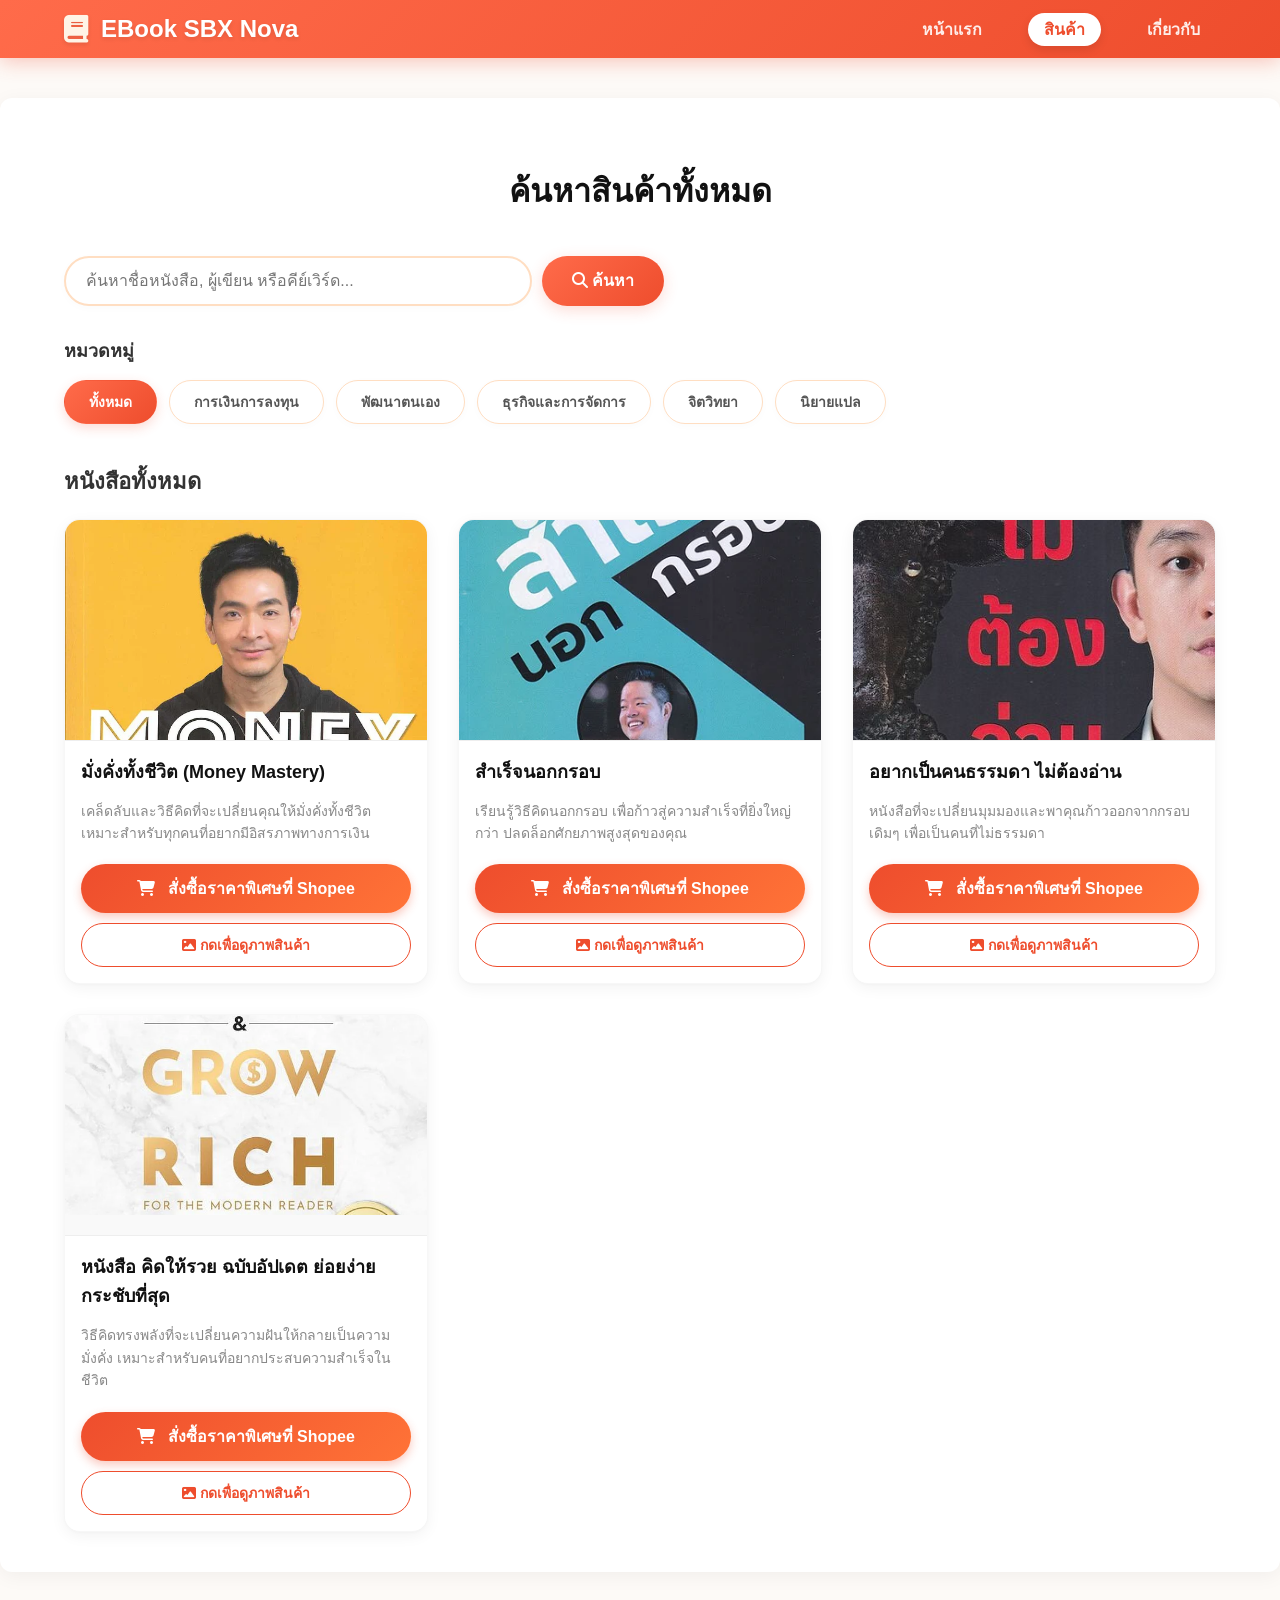
==== products.html @ 1cca0965 "Add files via upload" ====
<!DOCTYPE html>
<html lang="th">

<head>
    <meta charset="UTF-8">
    <meta name="viewport" content="width=device-width, initial-scale=1.0">
    <title>สินค้า - EBook SBX Nova</title>
    <link rel="stylesheet" href="1.css">
    <link rel="stylesheet" href="https://cdnjs.cloudflare.com/ajax/libs/font-awesome/6.4.0/css/all.min.css">
</head>

<body>
    <!-- Navbar -->
    <nav class="navbar">
        <div class="nav-container">
            <div class="logo" onclick="window.location.href='index.html'">
                <i class="fas fa-book"></i>
                <span>EBook SBX Nova</span>
            </div>
            <ul class="nav-menu">
                <li><a href="index.html">หน้าแรก</a></li>
                <li><a href="products.html" class="active">สินค้า</a></li>
                <li><a href="sbx.html">เกี่ยวกับ</a></li>
            </ul>
        </div>
    </nav>

    <!-- Products Section (สินค้า) -->
    <section id="products" class="products-section"
        style="max-width: 1200px; margin: 40px auto 60px; padding: 40px 5% 40px; background: #fff; border-radius: 12px; box-shadow: 0 4px 20px rgba(0,0,0,0.05);">
        <h2 style="text-align: center; color: #111; font-size: 32px; margin-bottom: 40px;">ค้นหาสินค้าทั้งหมด</h2>

        <!-- Search Box -->
        <div class="search-container">
            <input type="text" placeholder="ค้นหาชื่อหนังสือ, ผู้เขียน หรือคีย์เวิร์ด..." class="search-box">
            <button class="search-btn"><i class="fas fa-search"></i> ค้นหา</button>
        </div>

        <!-- Categories -->
        <div class="categories-container">
            <h3 style="margin-bottom: 15px; color: #333; font-size: 18px;">หมวดหมู่</h3>
            <div class="categories-list">
                <span class="category-chip active">ทั้งหมด</span>
                <span class="category-chip">การเงินการลงทุน</span>
                <span class="category-chip">พัฒนาตนเอง</span>
                <span class="category-chip">ธุรกิจและการจัดการ</span>
                <span class="category-chip">จิตวิทยา</span>
                <span class="category-chip">นิยายแปล</span>
            </div>
        </div>

        <h3 style="margin-top: 40px; margin-bottom: 20px; color: #333; font-size: 22px;">หนังสือทั้งหมด</h3>

        <!-- All Products Grid -->
        <div class="products-grid" style="padding: 0;">
            <!-- Book 1 -->
            <div class="product-card">
                <div class="product-media" onclick="openModal('modal1')">
                    <img src="หนังสือ/หนังสือมั่งคั่งทั้งชีวิต1.webp" alt="มั่งคั่งทั้งชีวิต">
                </div>
                <div class="product-body" style="text-align: left;">
                    <h3 style="font-weight: 800; font-size: 18px; margin-bottom: 12px; color: #111;">มั่งคั่งทั้งชีวิต
                        (Money Mastery)</h3>
                    <p style="color: #888; font-size: 14px; margin-bottom: 20px; line-height: 1.6;">
                        เคล็ดลับและวิธีคิดที่จะเปลี่ยนคุณให้มั่งคั่งทั้งชีวิต เหมาะสำหรับทุกคนที่อยากมีอิสรภาพทางการเงิน
                    </p>
                    <button class="btn-shopee" onclick="window.open('https://s.shopee.co.th/8Km0acbFTI', '_blank')"
                        style="margin-bottom: 10px;"><i class="fas fa-shopping-cart"></i> สั่งซื้อราคาพิเศษที่
                        Shopee</button>
                    <button onclick="openModal('modal1')"
                        style="width: 100%; background: #fff; color: #ee4d2d; border: 1px solid #ee4d2d; padding: 10px; border-radius: 50px; font-size: 14px; font-weight: bold; cursor: pointer; transition: all 0.3s;"><i
                            class="fas fa-image"></i> กดเพื่อดูภาพสินค้า</button>
                </div>
            </div>

            <!-- Book 2 -->
            <div class="product-card">
                <div class="product-media" onclick="openModal('modal2')">
                    <img src="หนังสือ/สำเร็จนอกกรอบ1.webp" alt="สำเร็จนอกกรอบ">
                </div>
                <div class="product-body" style="text-align: left;">
                    <h3 style="font-weight: 800; font-size: 18px; margin-bottom: 12px; color: #111;">สำเร็จนอกกรอบ</h3>
                    <p style="color: #888; font-size: 14px; margin-bottom: 20px; line-height: 1.6;">
                        เรียนรู้วิธีคิดนอกกรอบ
                        เพื่อก้าวสู่ความสำเร็จที่ยิ่งใหญ่กว่า ปลดล็อกศักยภาพสูงสุดของคุณ</p>
                    <button class="btn-shopee" onclick="window.open('https://s.shopee.co.th/W39GHIqOb', '_blank')"
                        style="margin-bottom: 10px;"><i class="fas fa-shopping-cart"></i> สั่งซื้อราคาพิเศษที่
                        Shopee</button>
                    <button onclick="openModal('modal2')"
                        style="width: 100%; background: #fff; color: #ee4d2d; border: 1px solid #ee4d2d; padding: 10px; border-radius: 50px; font-size: 14px; font-weight: bold; cursor: pointer; transition: all 0.3s;"><i
                            class="fas fa-image"></i> กดเพื่อดูภาพสินค้า</button>
                </div>
            </div>

            <!-- Book 3 -->
            <div class="product-card">
                <div class="product-media" onclick="openModal('modal3')">
                    <img src="หนังสือ/อยากเป็นคนธรรมดา ไม่ต้องอ่าน1.jpg" alt="อยากเป็นคนธรรมดา ไม่ต้องอ่าน">
                </div>
                <div class="product-body" style="text-align: left;">
                    <h3 style="font-weight: 800; font-size: 18px; margin-bottom: 12px; color: #111;">อยากเป็นคนธรรมดา
                        ไม่ต้องอ่าน</h3>
                    <p style="color: #888; font-size: 14px; margin-bottom: 20px; line-height: 1.6;">
                        หนังสือที่จะเปลี่ยนมุมมองและพาคุณก้าวออกจากกรอบเดิมๆ เพื่อเป็นคนที่ไม่ธรรมดา</p>
                    <button class="btn-shopee" onclick="window.open('https://s.shopee.co.th/8Klz4EliF8', '_blank')"
                        style="margin-bottom: 10px;"><i class="fas fa-shopping-cart"></i> สั่งซื้อราคาพิเศษที่
                        Shopee</button>
                    <button onclick="openModal('modal3')"
                        style="width: 100%; background: #fff; color: #ee4d2d; border: 1px solid #ee4d2d; padding: 10px; border-radius: 50px; font-size: 14px; font-weight: bold; cursor: pointer; transition: all 0.3s;"><i
                            class="fas fa-image"></i> กดเพื่อดูภาพสินค้า</button>
                </div>
            </div>
            <!-- Book 4 -->
            <div class="product-card">
                <div class="product-media" onclick="openModal('modal4')">
                    <img src="หนังสือ/หนังสือ คิดให้รวย ฉบับอัปเดต ย่อยง่าย กระชับที่สุด1.webp"
                        alt="หนังสือ คิดให้รวย ฉบับอัปเดต ย่อยง่าย กระชับที่สุด"
                        style="width:100%; height:200px; object-fit:cover; display:block;">
                </div>
                <div class="product-body" style="text-align: left;">
                    <h3 style="font-weight: 800; font-size: 18px; margin-bottom: 12px; color: #111;">หนังสือ คิดให้รวย
                        ฉบับอัปเดต ย่อยง่าย กระชับที่สุด</h3>
                    <p style="color: #888; font-size: 14px; margin-bottom: 20px; line-height: 1.6;">
                        วิธีคิดทรงพลังที่จะเปลี่ยนความฝันให้กลายเป็นความมั่งคั่ง
                        เหมาะสำหรับคนที่อยากประสบความสำเร็จในชีวิต
                    </p>
                    <button class="btn-shopee" onclick="window.open('https://s.shopee.co.th/40d2pgCihG', '_blank')"
                        style="margin-bottom: 10px;"><i class="fas fa-shopping-cart"></i> สั่งซื้อราคาพิเศษที่
                        Shopee</button>
                    <button onclick="openModal('modal4')"
                        style="width: 100%; background: #fff; color: #ee4d2d; border: 1px solid #ee4d2d; padding: 10px; border-radius: 50px; font-size: 14px; font-weight: bold; cursor: pointer; transition: all 0.3s;"><i
                            class="fas fa-image"></i> กดเพื่อดูภาพสินค้า</button>
                </div>
            </div>
        </div>

    </section>

    <style>
        .modal-images-row {
            display: flex;
            gap: 15px;
            margin-top: 15px;
            margin-bottom: 15px;
        }

        .modal-images-row>div {
            flex: 1;
            display: flex;
            align-items: center;
        }

        .modal-images-row img {
            width: 100%;
            border-radius: 10px;
            margin-bottom: 0 !important;
            box-shadow: 0 4px 10px rgba(0, 0, 0, 0.1);
        }

        @media (max-width: 600px) {
            .modal-images-row {
                flex-direction: column;
            }
        }
    </style>

    <!-- Modal 1 -->
    <div id="modal1" class="book-modal" onclick="if(event.target==this)closeModal('modal1')">
        <div class="book-modal-content" style="max-width: 800px;">
            <span class="book-modal-close" onclick="closeModal('modal1')">&times;</span>
            <div class="book-modal-body">
                <h3 style="margin-top: 0;">หนังสือ มั่งคั่งทั้งชีวิต (Money Mastery)</h3>
                <div class="modal-images-row">
                    <div><img src="หนังสือ/หนังสือมั่งคั่งทั้งชีวิต1.webp" alt="มั่งคั่งทั้งชีวิต ปกหน้า"></div>
                    <div><img src="หนังสือ/หนังสือมั่งคั่งทั้งชีวิต.webp" alt="มั่งคั่งทั้งชีวิต ปกหลัง"></div>
                </div>
                <p style="margin-top: 15px; color: #555; line-height: 1.6; font-size: 15px;">
                    เรียนรู้เคล็ดลับและวิธีคิดที่จะเปลี่ยนคุณให้มั่งคั่งทั้งชีวิต
                    หนังสือเล่มนี้เหมาะสำหรับทุกคนที่อยากมีอิสรภาพทางการเงิน
                    และต้องการวางแผนการลงทุนอย่างชาญฉลาดในยุคปัจจุบัน<br><br><b>สิ่งที่น่าสนใจ:</b> เนื้อหาอ่านง่าย
                    มีตัวอย่างประกอบชัดเจน</p>
            </div>
        </div>
    </div>

    <!-- Modal 2 -->
    <div id="modal2" class="book-modal" onclick="if(event.target==this)closeModal('modal2')">
        <div class="book-modal-content" style="max-width: 800px;">
            <span class="book-modal-close" onclick="closeModal('modal2')">&times;</span>
            <div class="book-modal-body">
                <h3 style="margin-top: 0;">หนังสือ สำเร็จนอกกรอบ</h3>
                <div class="modal-images-row">
                    <div><img src="หนังสือ/สำเร็จนอกกรอบ1.webp" alt="สำเร็จนอกกรอบ ปกหน้า"></div>
                    <div><img src="หนังสือ/สำเร็จนอกกรอบ2.jpg" alt="สำเร็จนอกกรอบ ปกหลัง"></div>
                </div>
                <p style="margin-top: 15px; color: #555; line-height: 1.6; font-size: 15px;">
                    การคิดนอกกรอบคือหัวใจสำคัญของการสร้างสรรค์นวัตกรรม หนังสือเล่มนี้จะช่วยปลดล็อกศักยภาพสูงสุดของคุณ
                    เพื่อก้าวสู่ความสำเร็จที่ยิ่งใหญ่กว่าเดิม<br><br><b>ข้อคิดสำคัญ:</b> การกล้าที่จะทำสิ่งที่แตกต่าง
                    จะนำไปสู่ผลลัพธ์ที่ไม่เหมือนใคร</p>
            </div>
        </div>
    </div>

    <!-- Modal 3 -->
    <div id="modal3" class="book-modal" onclick="if(event.target==this)closeModal('modal3')">
        <div class="book-modal-content" style="max-width: 800px;">
            <span class="book-modal-close" onclick="closeModal('modal3')">&times;</span>
            <div class="book-modal-body">
                <h3 style="margin-top: 0;">หนังสือ อยากเป็นคนธรรมดา ไม่ต้องอ่าน</h3>
                <div class="modal-images-row">
                    <div><img src="หนังสือ/อยากเป็นคนธรรมดา ไม่ต้องอ่าน1.jpg" alt="อยากเป็นคนธรรมดา ไม่ต้องอ่าน ปกหน้า">
                    </div>
                    <div><img src="หนังสือ/อยากเป็นคนธรรมดา ไม่ต้องอ่าน.webp" alt="อยากเป็นคนธรรมดา ไม่ต้องอ่าน ปกหลัง">
                    </div>
                </div>
                <p style="margin-top: 15px; color: #555; line-height: 1.6; font-size: 15px;">
                    เรียนรู้วิธีการก้าวข้ามขีดจำกัดของตัวเอง หากคุณไม่อยากหยุดอยู่แค่ความธรรมดา
                    หนังสือเล่มนี้จะช่วยเปิดมุมมองใหม่ๆ ให้คุณกล้าคิดและกล้าลงมือทำ<br><br><b>สิ่งที่น่าสนใจ:</b>
                    เนื้อหาสร้างแรงบันดาลใจได้ดีมาก เหมาะกับคนรุ่นใหม่</p>
            </div>
        </div>
    </div>

    <!-- Modal 4 -->
    <div id="modal4" class="book-modal" onclick="if(event.target==this)closeModal('modal4')">
        <div class="book-modal-content" style="max-width: 800px;">
            <span class="book-modal-close" onclick="closeModal('modal4')">&times;</span>
            <div class="book-modal-body">
                <h3 style="margin-top: 0;">หนังสือ คิดให้รวย ฉบับอัปเดต ย่อยง่าย กระชับที่สุด</h3>
                <div class="modal-images-row">
                    <div><img src="หนังสือ/หนังสือ คิดให้รวย ฉบับอัปเดต ย่อยง่าย กระชับที่สุด1.webp"
                            alt="หนังสือ คิดให้รวย ปกหน้า"></div>
                    <div
                        style="background: #f5f5f5; border-radius: 10px; display: flex; align-items: center; justify-content: center; color: #aaa; border: 2px dashed #ddd; min-height: 200px;">
                        <span>(รอเพิ่มรูปปกหลัง)</span>
                    </div>
                </div>
                <p style="margin-top: 15px; color: #555; line-height: 1.6; font-size: 15px;">
                    วิธีคิดทรงพลังที่จะเปลี่ยนความฝันให้กลายเป็นความมั่งคั่ง เหมาะสำหรับคนที่อยากประสบความสำเร็จในชีวิต
                </p>
            </div>
        </div>
    </div>

    <script>
        function openModal(modalId) {
            var modal = document.getElementById(modalId);
            if (modal) {
                modal.style.display = 'flex';
                document.body.style.overflow = 'hidden';
            }
        }

        function closeModal(modalId) {
            var modal = document.getElementById(modalId);
            if (modal) {
                modal.style.display = 'none';
                document.body.style.overflow = 'auto';

                var video = modal.querySelector('video');
                if (video) {
                    video.pause();
                }
            }
        }
    </script>
</body>

</html>
---- 1.css ----
/* ========================================
   SHOPEE AFFILIATE PAGE STYLES
   ======================================== */

body {
    background-color: #fdfaf7;
    margin: 0;
    font-family: 'Inter', 'Prompt', sans-serif;
}

/* Navbar Styles */
.navbar {
    background: linear-gradient(135deg, #ff6b4a 0%, #ee4d2d 100%);
    box-shadow: 0 4px 20px rgba(238, 77, 45, 0.3);
    position: sticky;
    top: 0;
    z-index: 1000;
    padding: 15px 0;
}

.nav-container {
    max-width: 1200px;
    margin: 0 auto;
    display: flex;
    justify-content: space-between;
    align-items: center;
    padding: 0 5%;
}

.logo {
    display: flex;
    align-items: center;
    gap: 12px;
    color: white;
    font-size: 24px;
    font-weight: 800;
    text-shadow: 0 2px 4px rgba(0, 0, 0, 0.1);
    cursor: pointer;
}

.logo i {
    font-size: 28px;
    color: #fff4e6;
}

.nav-menu {
    list-style: none;
    display: flex;
    gap: 30px;
    margin: 0;
    padding: 0;
}

.nav-menu li a {
    color: rgba(255, 255, 255, 0.9);
    text-decoration: none;
    font-size: 16px;
    font-weight: 600;
    transition: all 0.3s ease;
    padding: 8px 16px;
    border-radius: 20px;
}

.nav-menu li a:hover,
.nav-menu li a.active {
    color: #ee4d2d;
    background-color: white;
    box-shadow: 0 4px 10px rgba(0, 0, 0, 0.1);
}

/* Hero Section */
.hero-section {
    background: transparent;
    color: #333;
    padding: 60px 5% 20px;
    text-align: left;
    max-width: 1200px;
    margin: 0 auto;
}

/* Search and Categories */
.search-container {
    display: flex;
    gap: 10px;
    max-width: 600px;
    margin: 0 0 30px 0;
}

.search-box {
    flex: 1;
    padding: 14px 20px;
    border: 2px solid #ffdec2;
    border-radius: 30px;
    font-size: 16px;
    font-family: inherit;
    outline: none;
    transition: all 0.3s;
    background: #fff;
    box-shadow: 0 2px 10px rgba(0, 0, 0, 0.02);
}

.search-box:focus {
    border-color: #ee4d2d;
    box-shadow: 0 4px 15px rgba(238, 77, 45, 0.1);
}

.search-btn {
    background: linear-gradient(135deg, #ff6b4a 0%, #ee4d2d 100%);
    color: white;
    border: none;
    padding: 0 30px;
    border-radius: 30px;
    font-size: 16px;
    cursor: pointer;
    font-weight: bold;
    transition: all 0.3s;
    box-shadow: 0 4px 15px rgba(238, 77, 45, 0.2);
}

.search-btn:hover {
    transform: translateY(-2px);
    box-shadow: 0 6px 20px rgba(238, 77, 45, 0.3);
}

.categories-container {
    margin-bottom: 20px;
}

.categories-list {
    display: flex;
    gap: 12px;
    flex-wrap: wrap;
}

.category-chip {
    padding: 10px 24px;
    background: white;
    border: 1px solid #ffdec2;
    border-radius: 30px;
    cursor: pointer;
    font-size: 14px;
    color: #555;
    transition: all 0.3s;
    font-weight: 600;
    box-shadow: 0 2px 8px rgba(0, 0, 0, 0.02);
}

.category-chip:hover,
.category-chip.active {
    background: linear-gradient(135deg, #ff6b4a 0%, #ee4d2d 100%);
    color: white;
    border-color: transparent;
    box-shadow: 0 4px 12px rgba(238, 77, 45, 0.2);
}

.products-grid {
    display: grid;
    grid-template-columns: repeat(auto-fit, minmax(300px, 1fr));
    gap: 30px;
    max-width: 1200px;
    margin: 0 auto;
    padding: 0 5% 60px;
}

.hero-section p.subtitle {
    font-size: 16px;
    font-weight: bold;
    color: #e55034;
    margin-bottom: 10px;
}

.hero-section h1.title {
    font-size: 40px;
    font-weight: 900;
    color: #111;
    margin-bottom: 30px;
    text-shadow: none;
    letter-spacing: -0.5px;
}

/* Product Display Section */
.product-container {
    max-width: 1200px;
    margin: -50px auto 40px;
    background: white;
    border-radius: 12px;
    box-shadow: 0 10px 40px rgba(0, 0, 0, 0.15);
    overflow: hidden;
    position: relative;
    z-index: 10;
}


/* Top Section: Product Image/Video */
.product-image-section {
    position: relative;
    height: 400px;
    background: linear-gradient(135deg, #f5f5f5 0%, #eeeeee 100%);
    overflow: hidden;
}

.product-image-section img,
.product-image-section video {
    width: 100%;
    height: 100%;
    object-fit: cover;
}

.badge-shopee {
    position: absolute;
    top: 20px;
    right: 20px;
    background: #ee4d2d;
    color: white;
    padding: 8px 16px;
    border-radius: 5px;
    font-weight: bold;
    font-size: 14px;
    display: flex;
    align-items: center;
    gap: 5px;
}

/* Middle Section: Highlights */
.highlights-section {
    padding: 40px;
    background: white;
}

.highlights-section h2 {
    text-align: center;
    color: #333;
    margin-bottom: 30px;
    font-size: 28px;
}

.highlights-grid {
    display: grid;
    grid-template-columns: repeat(auto-fit, minmax(200px, 1fr));
    gap: 20px;
    margin-bottom: 30px;
}

.highlight-item {
    text-align: center;
    padding: 20px;
    background: #f9f9f9;
    border-radius: 8px;
    border-left: 4px solid #ee4d2d;
}

.highlight-item i {
    font-size: 32px;
    color: #ee4d2d;
    margin-bottom: 10px;
}

.highlight-item h3 {
    color: #333;
    margin-bottom: 8px;
    font-size: 16px;
}

.highlight-item p {
    color: #666;
    font-size: 14px;
    line-height: 1.5;
}

/* CTA Button Section */
.cta-section {
    padding: 40px;
    text-align: center;
    background: linear-gradient(135deg, #fff5f0 0%, #ffe8e0 100%);
}

.cta-section h3 {
    color: #333;
    margin-bottom: 20px;
    font-size: 22px;
}

/* Shopee Affiliate CTA Styles */
.btn-shopee {
    background: linear-gradient(135deg, #ee4d2d 0%, #ff7337 100%);
    color: white;
    border: none;
    padding: 12px 25px;
    border-radius: 50px;
    font-size: 16px;
    font-weight: bold;
    cursor: pointer;
    width: 100%;
    transition: all 0.3s ease;
    box-shadow: 0 4px 10px rgba(238, 77, 45, 0.3);
    animation: pulse-orange 2s infinite;
    /* à¸—à¸³à¹ƒà¸«à¹‰à¸›à¸¸à¹ˆà¸¡à¹€à¸•à¹‰à¸™à¹€à¸šà¸²à¹† */
}

.btn-shopee:hover {
    transform: translateY(-3px);
    box-shadow: 0 6px 15px rgba(238, 77, 45, 0.5);
    background: linear-gradient(135deg, #ff7337 0%, #ee4d2d 100%);
}

@keyframes pulse-orange {
    0% {
        transform: scale(1);
    }

    50% {
        transform: scale(1.03);
    }

    100% {
        transform: scale(1);
    }
}

.btn-shopee i {
    margin-right: 8px;
}

/* Reviews Section */
.reviews-section {
    padding: 80px 40px;
    background: #f9fbfd;
}

.reviews-section h2 {
    text-align: center;
    color: #333;
    margin-bottom: 40px;
    font-size: 28px;
}

.reviews-grid {
    display: grid;
    grid-template-columns: repeat(auto-fit, minmax(280px, 1fr));
    gap: 25px;
}

.review-card {
    background: #fff;
    padding: 30px;
    border-radius: 16px;
    box-shadow: 0 4px 20px rgba(0, 0, 0, 0.04);
    border-top: 4px solid #ee4d2d;
    transition: transform 0.3s ease;
}

.review-header {
    display: flex;
    align-items: center;
    margin-bottom: 15px;
}

.review-avatar {
    width: 45px;
    height: 45px;
    border-radius: 50%;
    background: #ee4d2d;
    color: white;
    display: flex;
    align-items: center;
    justify-content: center;
    font-weight: bold;
    margin-right: 12px;
}

.review-user {
    flex: 1;
}

.review-user h4 {
    color: #333;
    margin: 0 0 3px 0;
    font-size: 15px;
}

.review-rating {
    color: #ffc107;
    font-size: 14px;
}

.review-text {
    color: #666;
    line-height: 1.6;
    font-size: 14px;
    margin-bottom: 15px;
}

.review-image {
    width: 100%;
    height: 150px;
    background: #eeeeee;
    border-radius: 6px;
    object-fit: cover;
    margin-top: 10px;
}

/* Footer */
.footer {
    background: #333;
    color: white;
    text-align: center;
    padding: 30px 20px;
    margin-top: 60px;
}

/* Responsive */
@media (max-width: 768px) {
    .highlights-grid {
        grid-template-columns: 1fr;
    }

    .hero-section h1 {
        font-size: 24px;
    }

    .btn-shopee {
        padding: 14px 30px;
        font-size: 16px;
    }

    .product-image-section {
        height: 250px;
    }
}

/* New Product Card Styles */
.product-card {
    background: #fff;
    border-radius: 16px;
    box-shadow: 0 4px 15px rgba(0, 0, 0, 0.05), 0 1px 3px rgba(0, 0, 0, 0.02);
    text-align: center;
    overflow: hidden;
    transition: transform 0.4s cubic-bezier(0.175, 0.885, 0.32, 1.275), box-shadow 0.4s ease;
    border: 1px solid rgba(0, 0, 0, 0.03);
    display: flex;
    flex-direction: column;
}

.product-card:hover {
    transform: translateY(-8px) scale(1.01);
    box-shadow: 0 15px 35px rgba(238, 77, 45, 0.1), 0 5px 15px rgba(0, 0, 0, 0.05);
}

.product-media img,
.product-media video {
    width: 100%;
    height: 100%;
    object-fit: cover;
    display: block;
}

.product-badge {
    position: absolute;
    top: 15px;
    right: 15px;
    background: #ee4d2d;
    color: white;
    padding: 6px 12px;
    border-radius: 20px;
    font-size: 13px;
    font-weight: bold;
    box-shadow: 0 2px 5px rgba(0, 0, 0, 0.2);
    z-index: 2;
}

.video-badge {
    position: absolute;
    bottom: 15px;
    left: 15px;
    background: rgba(0, 0, 0, 0.7);
    color: white;
    padding: 6px 12px;
    border-radius: 20px;
    font-size: 13px;
    z-index: 2;
    display: flex;
    align-items: center;
    gap: 5px;
}

.product-body {
    padding: 20px;
}

.product-body h3 {
    margin: 0 0 10px 0;
    font-size: 18px;
    color: #333;
}

.product-body p {
    color: #666;
    font-size: 14px;
    margin-bottom: 20px;
    line-height: 1.5;
}

.section-divider {
    border: none;
    border-top: 1px solid #eee;
    margin: 40px auto;
    width: 80%;
}

/* Modal Styles */
.book-modal {
    display: none;
    position: fixed;
    z-index: 1000;
    left: 0;
    top: 0;
    width: 100%;
    height: 100%;
    background-color: rgba(0, 0, 0, 0.7);
    align-items: center;
    justify-content: center;
    backdrop-filter: blur(5px);
}

.book-modal-content {
    background-color: #fff;
    padding: 30px;
    border-radius: 15px;
    width: 90%;
    max-width: 600px;
    max-height: 90vh;
    display: flex;
    flex-direction: column;
    position: relative;
    box-shadow: 0 10px 30px rgba(0, 0, 0, 0.3);
    animation: modal-pop 0.3s ease-out;
}

.book-modal-close {
    position: absolute;
    top: 15px;
    right: 20px;
    color: #aaa;
    font-size: 28px;
    font-weight: bold;
    cursor: pointer;
    transition: color 0.2s;
    z-index: 10;
}

.book-modal-close:hover {
    color: #ee4d2d;
}

.book-modal-body {
    overflow-y: auto;
    padding-right: 10px;
}

.product-media {
    position: relative;
    width: 100%;
    height: 220px;
    /* เลือกค่ากลางสวยๆ */
    overflow: hidden;
    background: #f9f9f9;
    cursor: pointer;
}

.book-modal-body img,
.book-modal-body video {
    width: 100%;
    border-radius: 10px;
    margin-bottom: 15px;
    display: block;
}

@keyframes modal-pop {
    0% {
        transform: scale(0.9);
        opacity: 0;
    }

    100% {
        transform: scale(1);
        opacity: 1;
    }
}

.product-media {
    cursor: pointer;
    position: relative;
}

.product-media::after {
    content: '\f00e';
    font-family: 'Font Awesome 6 Free';
    font-weight: 900;
    position: absolute;
    top: 50%;
    left: 50%;
    transform: translate(-50%, -50%) scale(0.5);
    background: rgba(238, 77, 45, 0.9);
    color: white;
    width: 50px;
    height: 50px;
    border-radius: 50%;
    display: flex;
    align-items: center;
    justify-content: center;
    font-size: 20px;
    opacity: 0;
    transition: all 0.3s ease;
    pointer-events: none;
}

/* Dropdown Menu Styles */
.dropdown {
    position: relative;
    display: inline-block;
}

.dropdown-content {
    display: none;
    position: absolute;
    background-color: #fff;
    min-width: 180px;
    box-shadow: 0px 8px 16px 0px rgba(0, 0, 0, 0.15);
    z-index: 1000;
    border-radius: 8px;
    top: 100%;
    left: 0;
    overflow: hidden;
    margin-top: 10px;
}

.dropdown-content a {
    color: #333;
    padding: 12px 16px;
    text-decoration: none;
    display: block;
    font-size: 15px;
    transition: background-color 0.2s, color 0.2s;
    text-align: left;
}

.dropdown-content a:hover {
    background-color: #f8f9fa;
    color: #ee4d2d;
}

.show {
    display: block;
}

.product-media img {
    transition: transform 0.4s ease;
}

.product-card:hover .product-media img {
    transform: scale(1.05);
}

.product-card {
    background: #fff;
    border-radius: 16px;
    overflow: hidden;
    display: flex;
    flex-direction: column;
}

.product-media {
    width: 100%;
    height: 220px;
    overflow: hidden;
}

.product-media img {
    width: 100%;
    height: 100%;
    object-fit: cover;
    display: block;
}

/* 🔥 กรอบสี่เหลี่ยมด้านล่าง */
.product-body {
    background: #fff;
    padding: 16px;
    border-top: 1px solid #eee;
}
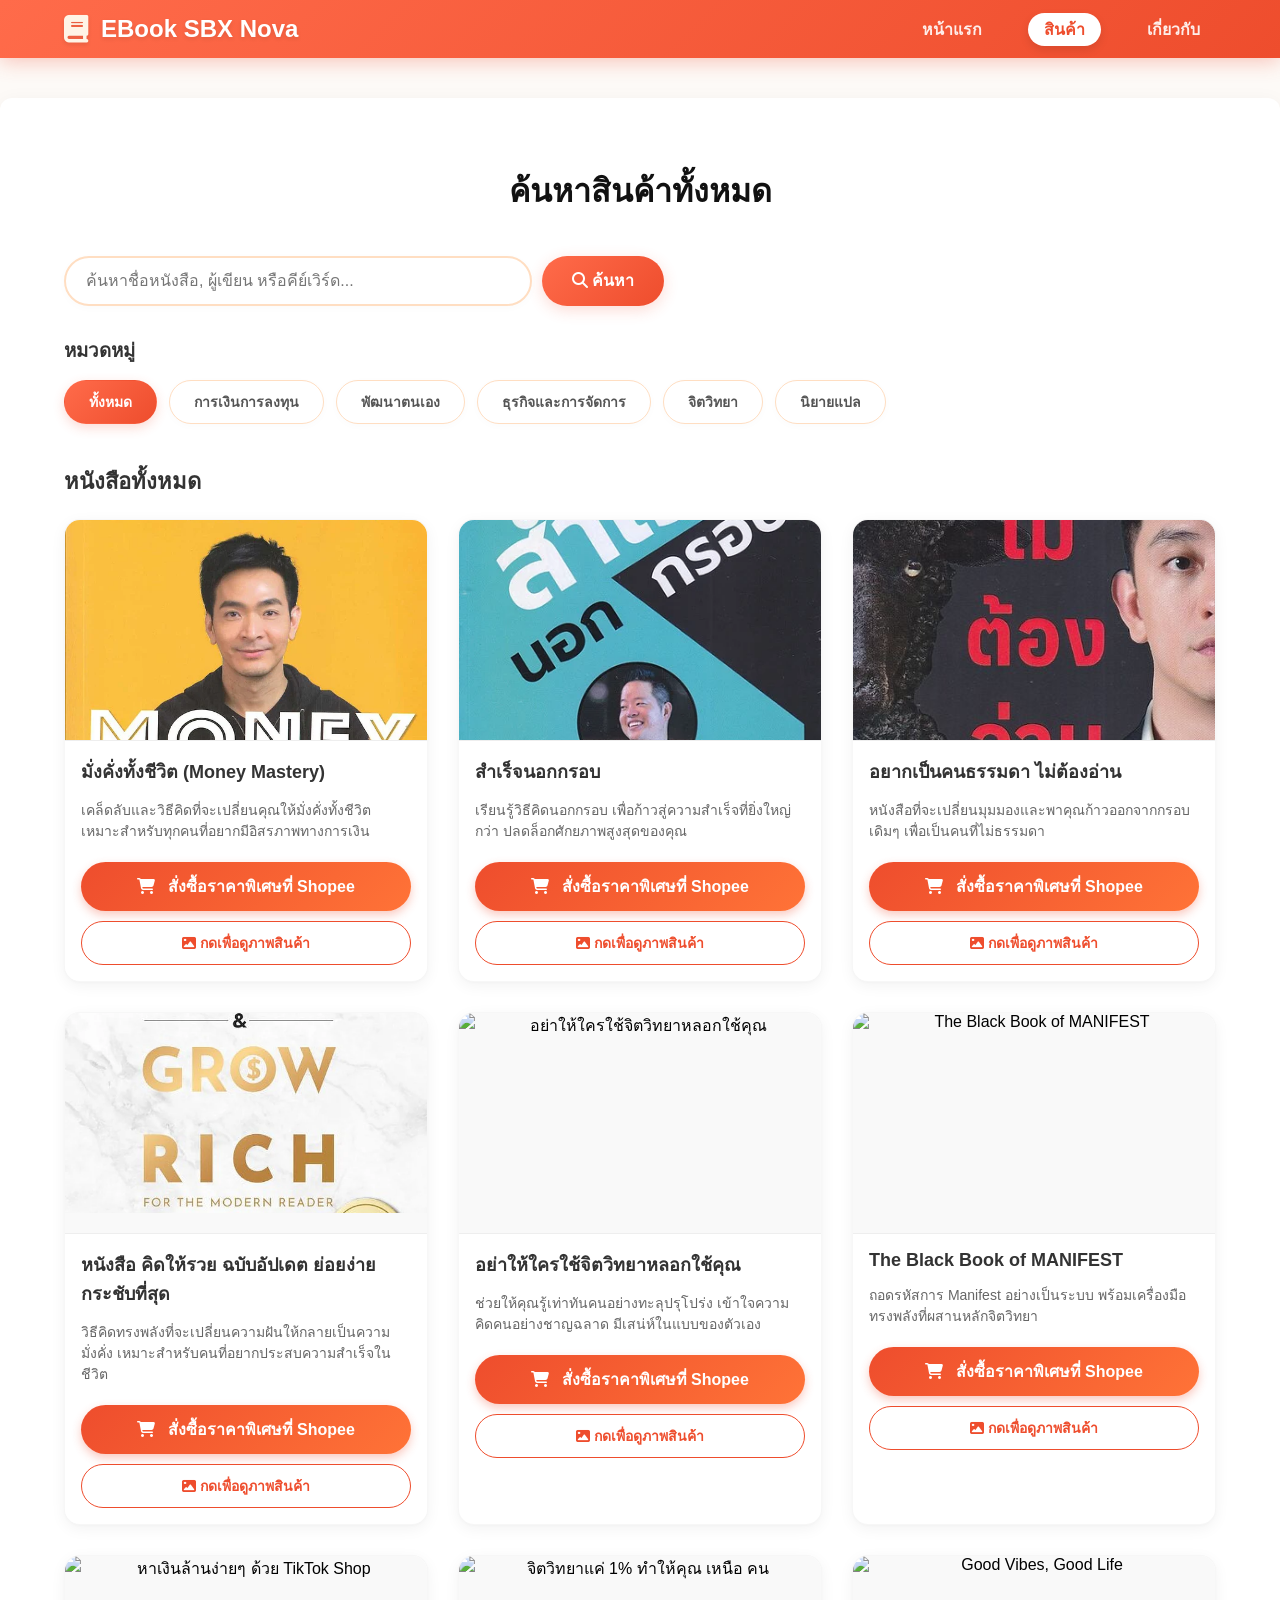
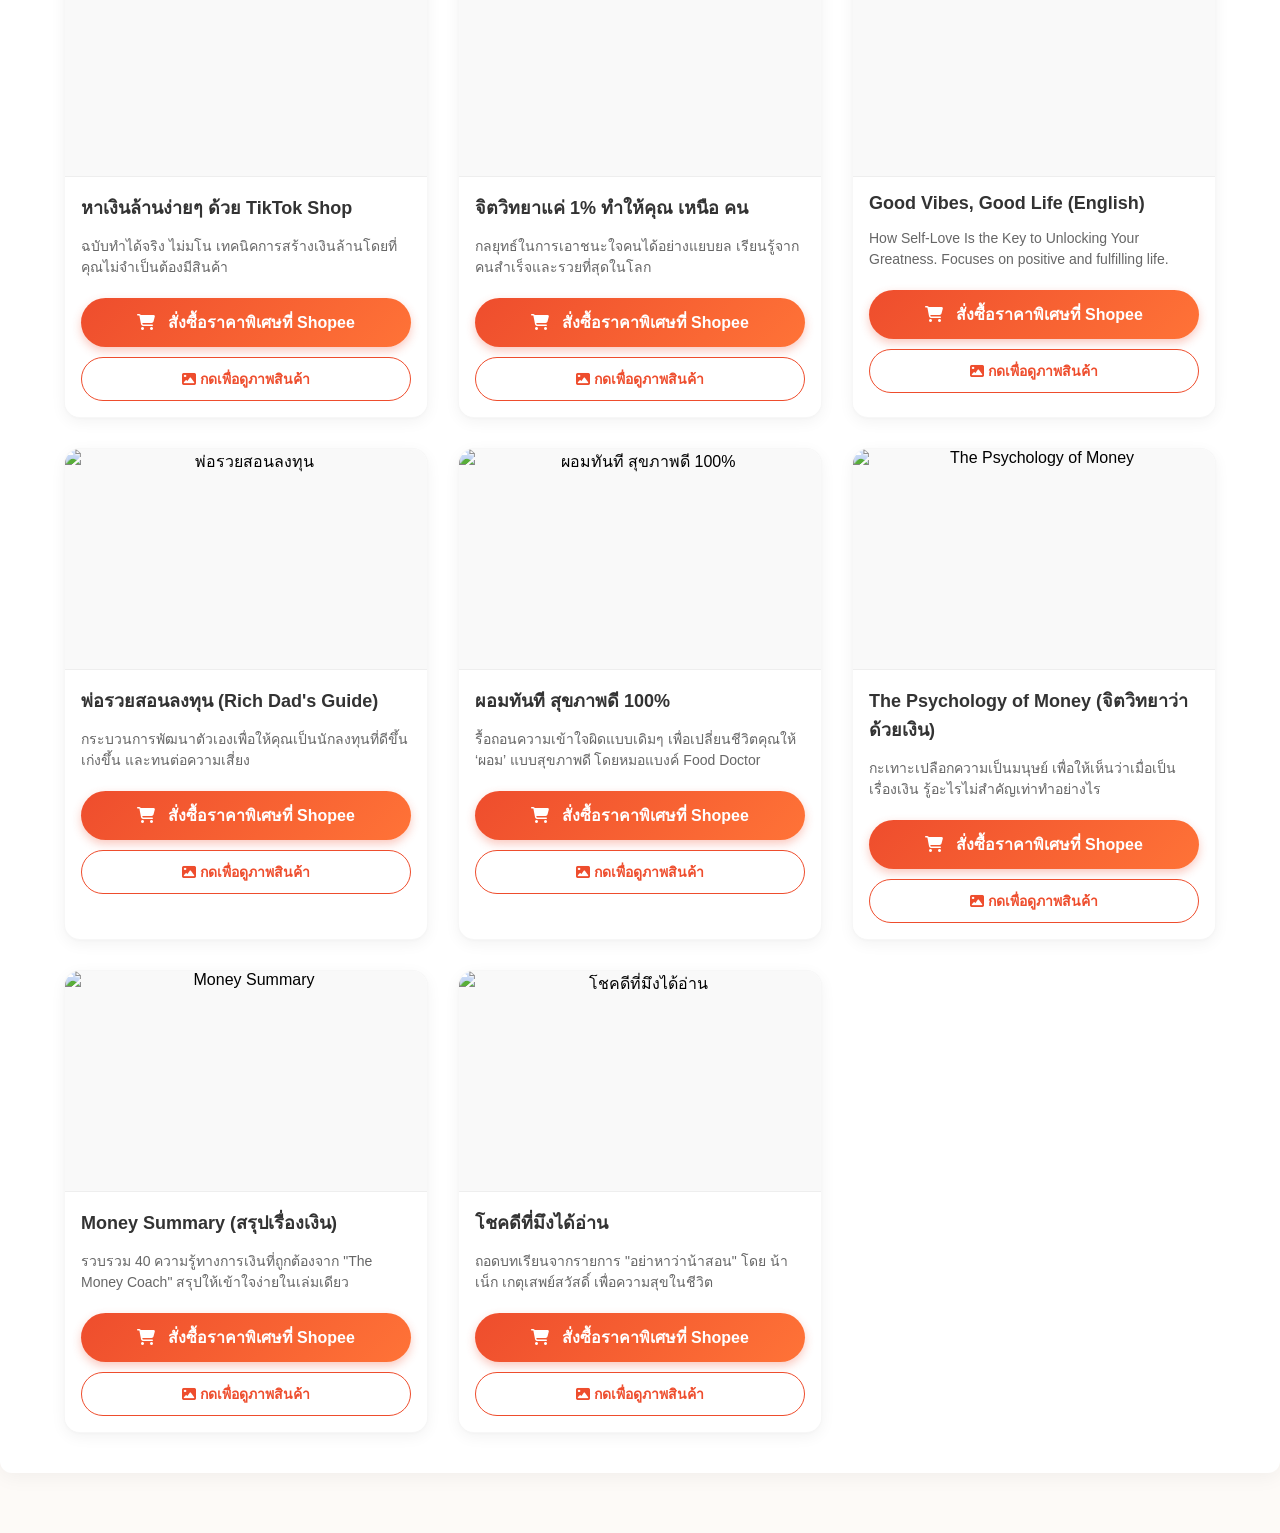
==== commit e9911334: "Add files via upload" ====
--- a/products.html
+++ b/products.html
@@ -26,9 +26,8 @@
     </nav>
 
     <!-- Products Section (สินค้า) -->
-    <section id="products" class="products-section"
-        style="max-width: 1200px; margin: 40px auto 60px; padding: 40px 5% 40px; background: #fff; border-radius: 12px; box-shadow: 0 4px 20px rgba(0,0,0,0.05);">
-        <h2 style="text-align: center; color: #111; font-size: 32px; margin-bottom: 40px;">ค้นหาสินค้าทั้งหมด</h2>
+    <section id="products" class="products-section">
+        <h2 class="section-title">ค้นหาสินค้าทั้งหมด</h2>
 
         <!-- Search Box -->
         <div class="search-container">
@@ -38,7 +37,7 @@
 
         <!-- Categories -->
         <div class="categories-container">
-            <h3 style="margin-bottom: 15px; color: #333; font-size: 18px;">หมวดหมู่</h3>
+            <h3 style="margin-bottom: 15px; color: #333;">หมวดหมู่</h3>
             <div class="categories-list">
                 <span class="category-chip active">ทั้งหมด</span>
                 <span class="category-chip">การเงินการลงทุน</span>
@@ -49,7 +48,7 @@
             </div>
         </div>
 
-        <h3 style="margin-top: 40px; margin-bottom: 20px; color: #333; font-size: 22px;">หนังสือทั้งหมด</h3>
+        <h3 class="subsection-title">หนังสือทั้งหมด</h3>
 
         <!-- All Products Grid -->
         <div class="products-grid" style="padding: 0;">
@@ -59,9 +58,8 @@
                     <img src="หนังสือ/หนังสือมั่งคั่งทั้งชีวิต1.webp" alt="มั่งคั่งทั้งชีวิต">
                 </div>
                 <div class="product-body" style="text-align: left;">
-                    <h3 style="font-weight: 800; font-size: 18px; margin-bottom: 12px; color: #111;">มั่งคั่งทั้งชีวิต
-                        (Money Mastery)</h3>
-                    <p style="color: #888; font-size: 14px; margin-bottom: 20px; line-height: 1.6;">
+                    <h3 class="product-title">มั่งคั่งทั้งชีวิต (Money Mastery)</h3>
+                    <p class="product-desc">
                         เคล็ดลับและวิธีคิดที่จะเปลี่ยนคุณให้มั่งคั่งทั้งชีวิต เหมาะสำหรับทุกคนที่อยากมีอิสรภาพทางการเงิน
                     </p>
                     <button class="btn-shopee" onclick="window.open('https://s.shopee.co.th/8Km0acbFTI', '_blank')"
@@ -79,8 +77,8 @@
                     <img src="หนังสือ/สำเร็จนอกกรอบ1.webp" alt="สำเร็จนอกกรอบ">
                 </div>
                 <div class="product-body" style="text-align: left;">
-                    <h3 style="font-weight: 800; font-size: 18px; margin-bottom: 12px; color: #111;">สำเร็จนอกกรอบ</h3>
-                    <p style="color: #888; font-size: 14px; margin-bottom: 20px; line-height: 1.6;">
+                    <h3 class="product-title">สำเร็จนอกกรอบ</h3>
+                    <p class="product-desc">
                         เรียนรู้วิธีคิดนอกกรอบ
                         เพื่อก้าวสู่ความสำเร็จที่ยิ่งใหญ่กว่า ปลดล็อกศักยภาพสูงสุดของคุณ</p>
                     <button class="btn-shopee" onclick="window.open('https://s.shopee.co.th/W39GHIqOb', '_blank')"
@@ -98,9 +96,8 @@
                     <img src="หนังสือ/อยากเป็นคนธรรมดา ไม่ต้องอ่าน1.jpg" alt="อยากเป็นคนธรรมดา ไม่ต้องอ่าน">
                 </div>
                 <div class="product-body" style="text-align: left;">
-                    <h3 style="font-weight: 800; font-size: 18px; margin-bottom: 12px; color: #111;">อยากเป็นคนธรรมดา
-                        ไม่ต้องอ่าน</h3>
-                    <p style="color: #888; font-size: 14px; margin-bottom: 20px; line-height: 1.6;">
+                    <h3 class="product-title">อยากเป็นคนธรรมดา ไม่ต้องอ่าน</h3>
+                    <p class="product-desc">
                         หนังสือที่จะเปลี่ยนมุมมองและพาคุณก้าวออกจากกรอบเดิมๆ เพื่อเป็นคนที่ไม่ธรรมดา</p>
                     <button class="btn-shopee" onclick="window.open('https://s.shopee.co.th/8Klz4EliF8', '_blank')"
                         style="margin-bottom: 10px;"><i class="fas fa-shopping-cart"></i> สั่งซื้อราคาพิเศษที่
@@ -118,9 +115,8 @@
                         style="width:100%; height:200px; object-fit:cover; display:block;">
                 </div>
                 <div class="product-body" style="text-align: left;">
-                    <h3 style="font-weight: 800; font-size: 18px; margin-bottom: 12px; color: #111;">หนังสือ คิดให้รวย
-                        ฉบับอัปเดต ย่อยง่าย กระชับที่สุด</h3>
-                    <p style="color: #888; font-size: 14px; margin-bottom: 20px; line-height: 1.6;">
+                    <h3 class="product-title">หนังสือ คิดให้รวย ฉบับอัปเดต ย่อยง่าย กระชับที่สุด</h3>
+                    <p class="product-desc">
                         วิธีคิดทรงพลังที่จะเปลี่ยนความฝันให้กลายเป็นความมั่งคั่ง
                         เหมาะสำหรับคนที่อยากประสบความสำเร็จในชีวิต
                     </p>
@@ -128,6 +124,186 @@
                         style="margin-bottom: 10px;"><i class="fas fa-shopping-cart"></i> สั่งซื้อราคาพิเศษที่
                         Shopee</button>
                     <button onclick="openModal('modal4')"
+                        style="width: 100%; background: #fff; color: #ee4d2d; border: 1px solid #ee4d2d; padding: 10px; border-radius: 50px; font-size: 14px; font-weight: bold; cursor: pointer; transition: all 0.3s;"><i
+                            class="fas fa-image"></i> กดเพื่อดูภาพสินค้า</button>
+                </div>
+            </div>
+
+            <!-- Book 5 -->
+            <div class="product-card">
+                <div class="product-media" onclick="openModal('modal5')">
+                    <img src="https://cf.shopee.co.th/file/th-11134207-7r992-lyytxtxml0vd99" alt="อย่าให้ใครใช้จิตวิทยาหลอกใช้คุณ">
+                </div>
+                <div class="product-body" style="text-align: left;">
+                    <h3 class="product-title">อย่าให้ใครใช้จิตวิทยาหลอกใช้คุณ</h3>
+                    <p class="product-desc">
+                        ช่วยให้คุณรู้เท่าทันคนอย่างทะลุปรุโปร่ง เข้าใจความคิดคนอย่างชาญฉลาด มีเสน่ห์ในแบบของตัวเอง
+                    </p>
+                    <button class="btn-shopee" onclick="window.open('https://s.shopee.co.th/3LNXZGjx0e', '_blank')"
+                        style="margin-bottom: 10px;"><i class="fas fa-shopping-cart"></i> สั่งซื้อราคาพิเศษที่ Shopee</button>
+                    <button onclick="openModal('modal5')"
+                        style="width: 100%; background: #fff; color: #ee4d2d; border: 1px solid #ee4d2d; padding: 10px; border-radius: 50px; font-size: 14px; font-weight: bold; cursor: pointer; transition: all 0.3s;"><i
+                            class="fas fa-image"></i> กดเพื่อดูภาพสินค้า</button>
+                </div>
+            </div>
+
+            <!-- Book 6 -->
+            <div class="product-card">
+                <div class="product-media" onclick="openModal('modal6')">
+                    <img src="https://cf.shopee.co.th/file/th-11134207-81ztj-mhn0pczjlybo1e" alt="The Black Book of MANIFEST">
+                </div>
+                <div class="product-body" style="text-align: left;">
+                    <h3 class="product-title">The Black Book of MANIFEST</h3>
+                    <p class="product-desc">
+                        ถอดรหัสการ Manifest อย่างเป็นระบบ พร้อมเครื่องมือทรงพลังที่ผสานหลักจิตวิทยา
+                    </p>
+                    <button class="btn-shopee" onclick="window.open('https://s.shopee.co.th/60OIkOA08f', '_blank')"
+                        style="margin-bottom: 10px;"><i class="fas fa-shopping-cart"></i> สั่งซื้อราคาพิเศษที่ Shopee</button>
+                    <button onclick="openModal('modal6')"
+                        style="width: 100%; background: #fff; color: #ee4d2d; border: 1px solid #ee4d2d; padding: 10px; border-radius: 50px; font-size: 14px; font-weight: bold; cursor: pointer; transition: all 0.3s;"><i
+                            class="fas fa-image"></i> กดเพื่อดูภาพสินค้า</button>
+                </div>
+            </div>
+
+            <!-- Book 7 -->
+            <div class="product-card">
+                <div class="product-media" onclick="openModal('modal7')">
+                    <img src="https://cf.shopee.co.th/file/th-11134207-7r98o-lwi09e3vhiof87" alt="หาเงินล้านง่ายๆ ด้วย TikTok Shop">
+                </div>
+                <div class="product-body" style="text-align: left;">
+                    <h3 class="product-title">หาเงินล้านง่ายๆ ด้วย TikTok Shop</h3>
+                    <p class="product-desc">
+                        ฉบับทำได้จริง ไม่มโน เทคนิคการสร้างเงินล้านโดยที่คุณไม่จำเป็นต้องมีสินค้า
+                    </p>
+                    <button class="btn-shopee" onclick="window.open('https://s.shopee.co.th/6L1993pNdA', '_blank')"
+                        style="margin-bottom: 10px;"><i class="fas fa-shopping-cart"></i> สั่งซื้อราคาพิเศษที่ Shopee</button>
+                    <button onclick="openModal('modal7')"
+                        style="width: 100%; background: #fff; color: #ee4d2d; border: 1px solid #ee4d2d; padding: 10px; border-radius: 50px; font-size: 14px; font-weight: bold; cursor: pointer; transition: all 0.3s;"><i
+                            class="fas fa-image"></i> กดเพื่อดูภาพสินค้า</button>
+                </div>
+            </div>
+
+            <!-- Book 8 -->
+            <div class="product-card">
+                <div class="product-media" onclick="openModal('modal8')">
+                    <img src="https://cf.shopee.co.th/file/th-11134207-81ztj-mgxhezg0gzkc49" alt="จิตวิทยาแค่ 1% ทำให้คุณ เหนือ คน">
+                </div>
+                <div class="product-body" style="text-align: left;">
+                    <h3 class="product-title">จิตวิทยาแค่ 1% ทำให้คุณ เหนือ คน</h3>
+                    <p class="product-desc">
+                        กลยุทธ์ในการเอาชนะใจคนได้อย่างแยบยล เรียนรู้จากคนสำเร็จและรวยที่สุดในโลก
+                    </p>
+                    <button class="btn-shopee" onclick="window.open('https://s.shopee.co.th/6VKZLP8hOM', '_blank')"
+                        style="margin-bottom: 10px;"><i class="fas fa-shopping-cart"></i> สั่งซื้อราคาพิเศษที่ Shopee</button>
+                    <button onclick="openModal('modal8')"
+                        style="width: 100%; background: #fff; color: #ee4d2d; border: 1px solid #ee4d2d; padding: 10px; border-radius: 50px; font-size: 14px; font-weight: bold; cursor: pointer; transition: all 0.3s;"><i
+                            class="fas fa-image"></i> กดเพื่อดูภาพสินค้า</button>
+                </div>
+            </div>
+
+            <!-- Book 9 -->
+            <div class="product-card">
+                <div class="product-media" onclick="openModal('modal9')">
+                    <img src="https://cf.shopee.co.th/file/th-11134207-7r98q-lrvi5hx20ewed2" alt="Good Vibes, Good Life">
+                </div>
+                <div class="product-body" style="text-align: left;">
+                    <h3 class="product-title">Good Vibes, Good Life (English)</h3>
+                    <p class="product-desc">
+                        How Self-Love Is the Key to Unlocking Your Greatness. Focuses on positive and fulfilling life.
+                    </p>
+                    <button class="btn-shopee" onclick="window.open('https://s.shopee.co.th/6fdzXkg6ui', '_blank')"
+                        style="margin-bottom: 10px;"><i class="fas fa-shopping-cart"></i> สั่งซื้อราคาพิเศษที่ Shopee</button>
+                    <button onclick="openModal('modal9')"
+                        style="width: 100%; background: #fff; color: #ee4d2d; border: 1px solid #ee4d2d; padding: 10px; border-radius: 50px; font-size: 14px; font-weight: bold; cursor: pointer; transition: all 0.3s;"><i
+                            class="fas fa-image"></i> กดเพื่อดูภาพสินค้า</button>
+                </div>
+            </div>
+
+            <!-- Book 10 -->
+            <div class="product-card">
+                <div class="product-media" onclick="openModal('modal10')">
+                    <img src="https://cf.shopee.co.th/file/sg-11134201-825ba-mgbu0vss24nece" alt="พ่อรวยสอนลงทุน">
+                </div>
+                <div class="product-body" style="text-align: left;">
+                    <h3 class="product-title">พ่อรวยสอนลงทุน (Rich Dad's Guide)</h3>
+                    <p class="product-desc">
+                        กระบวนการพัฒนาตัวเองเพื่อให้คุณเป็นนักลงทุนที่ดีขึ้น เก่งขึ้น และทนต่อความเสี่ยง
+                    </p>
+                    <button class="btn-shopee" onclick="window.open('https://s.shopee.co.th/8KmDXCv8zw', '_blank')"
+                        style="margin-bottom: 10px;"><i class="fas fa-shopping-cart"></i> สั่งซื้อราคาพิเศษที่ Shopee</button>
+                    <button onclick="openModal('modal10')"
+                        style="width: 100%; background: #fff; color: #ee4d2d; border: 1px solid #ee4d2d; padding: 10px; border-radius: 50px; font-size: 14px; font-weight: bold; cursor: pointer; transition: all 0.3s;"><i
+                            class="fas fa-image"></i> กดเพื่อดูภาพสินค้า</button>
+                </div>
+            </div>
+
+            <!-- Book 11 -->
+            <div class="product-card">
+                <div class="product-media" onclick="openModal('modal11')">
+                    <img src="https://cf.shopee.co.th/file/th-11134207-7qul9-lho8h1z6dc0jc2" alt="ผอมทันที สุขภาพดี 100%">
+                </div>
+                <div class="product-body" style="text-align: left;">
+                    <h3 class="product-title">ผอมทันที สุขภาพดี 100%</h3>
+                    <p class="product-desc">
+                        รื้อถอนความเข้าใจผิดแบบเดิมๆ เพื่อเปลี่ยนชีวิตคุณให้ ‘ผอม’ แบบสุขภาพดี โดยหมอแบงค์ Food Doctor
+                    </p>
+                    <button class="btn-shopee" onclick="window.open('https://s.shopee.co.th/gMmPAeARP', '_blank')"
+                        style="margin-bottom: 10px;"><i class="fas fa-shopping-cart"></i> สั่งซื้อราคาพิเศษที่ Shopee</button>
+                    <button onclick="openModal('modal11')"
+                        style="width: 100%; background: #fff; color: #ee4d2d; border: 1px solid #ee4d2d; padding: 10px; border-radius: 50px; font-size: 14px; font-weight: bold; cursor: pointer; transition: all 0.3s;"><i
+                            class="fas fa-image"></i> กดเพื่อดูภาพสินค้า</button>
+                </div>
+            </div>
+
+            <!-- Book 12 -->
+            <div class="product-card">
+                <div class="product-media" onclick="openModal('modal12')">
+                    <img src="https://cf.shopee.co.th/file/sg-11134201-23020-v3eejpv955mv76" alt="The Psychology of Money">
+                </div>
+                <div class="product-body" style="text-align: left;">
+                    <h3 class="product-title">The Psychology of Money (จิตวิทยาว่าด้วยเงิน)</h3>
+                    <p class="product-desc">
+                        กะเทาะเปลือกความเป็นมนุษย์ เพื่อให้เห็นว่าเมื่อเป็นเรื่องเงิน รู้อะไรไม่สำคัญเท่าทำอย่างไร
+                    </p>
+                    <button class="btn-shopee" onclick="window.open('https://s.shopee.co.th/BQVoJ18Hp', '_blank')"
+                        style="margin-bottom: 10px;"><i class="fas fa-shopping-cart"></i> สั่งซื้อราคาพิเศษที่ Shopee</button>
+                    <button onclick="openModal('modal12')"
+                        style="width: 100%; background: #fff; color: #ee4d2d; border: 1px solid #ee4d2d; padding: 10px; border-radius: 50px; font-size: 14px; font-weight: bold; cursor: pointer; transition: all 0.3s;"><i
+                            class="fas fa-image"></i> กดเพื่อดูภาพสินค้า</button>
+                </div>
+            </div>
+
+            <!-- Book 13 -->
+            <div class="product-card">
+                <div class="product-media" onclick="openModal('modal13')">
+                    <img src="https://cf.shopee.co.th/file/023d51a41cde9dac1563fdbbb0a5750b" alt="Money Summary">
+                </div>
+                <div class="product-body" style="text-align: left;">
+                    <h3 class="product-title">Money Summary (สรุปเรื่องเงิน)</h3>
+                    <p class="product-desc">
+                        รวบรวม 40 ความรู้ทางการเงินที่ถูกต้องจาก "The Money Coach" สรุปให้เข้าใจง่ายในเล่มเดียว
+                    </p>
+                    <button class="btn-shopee" onclick="window.open('https://s.shopee.co.th/7ppwwRhBRr', '_blank')"
+                        style="margin-bottom: 10px;"><i class="fas fa-shopping-cart"></i> สั่งซื้อราคาพิเศษที่ Shopee</button>
+                    <button onclick="openModal('modal13')"
+                        style="width: 100%; background: #fff; color: #ee4d2d; border: 1px solid #ee4d2d; padding: 10px; border-radius: 50px; font-size: 14px; font-weight: bold; cursor: pointer; transition: all 0.3s;"><i
+                            class="fas fa-image"></i> กดเพื่อดูภาพสินค้า</button>
+                </div>
+            </div>
+
+            <!-- Book 14 -->
+            <div class="product-card">
+                <div class="product-media" onclick="openModal('modal14')">
+                    <img src="https://cf.shopee.co.th/file/th-11134207-7qul4-liwkji9gvbooa8" alt="โชคดีที่มึงได้อ่าน">
+                </div>
+                <div class="product-body" style="text-align: left;">
+                    <h3 class="product-title">โชคดีที่มึงได้อ่าน</h3>
+                    <p class="product-desc">
+                        ถอดบทเรียนจากรายการ "อย่าหาว่าน้าสอน" โดย น้าเน็ก เกตุเสพย์สวัสดิ์ เพื่อความสุขในชีวิต
+                    </p>
+                    <button class="btn-shopee" onclick="window.open('https://s.shopee.co.th/175c5ZQVL', '_blank')"
+                        style="margin-bottom: 10px;"><i class="fas fa-shopping-cart"></i> สั่งซื้อราคาพิเศษที่ Shopee</button>
+                    <button onclick="openModal('modal14')"
                         style="width: 100%; background: #fff; color: #ee4d2d; border: 1px solid #ee4d2d; padding: 10px; border-radius: 50px; font-size: 14px; font-weight: bold; cursor: pointer; transition: all 0.3s;"><i
                             class="fas fa-image"></i> กดเพื่อดูภาพสินค้า</button>
                 </div>
@@ -237,6 +413,194 @@
                 </div>
                 <p style="margin-top: 15px; color: #555; line-height: 1.6; font-size: 15px;">
                     วิธีคิดทรงพลังที่จะเปลี่ยนความฝันให้กลายเป็นความมั่งคั่ง เหมาะสำหรับคนที่อยากประสบความสำเร็จในชีวิต
+                </p>
+            </div>
+        </div>
+    </div>
+
+    <!-- Modal 5 -->
+    <div id="modal5" class="book-modal" onclick="if(event.target==this)closeModal('modal5')">
+        <div class="book-modal-content" style="max-width: 800px;">
+            <span class="book-modal-close" onclick="closeModal('modal5')">&times;</span>
+            <div class="book-modal-body">
+                <h3 style="margin-top: 0;">อย่าให้ใครใช้จิตวิทยาหลอกใช้คุณ</h3>
+                <div class="modal-images-row">
+                    <div><img src="https://cf.shopee.co.th/file/th-11134207-7r992-lyytxtxml0vd99" alt="อย่าให้ใครใช้จิตวิทยาหลอกใช้คุณ ปกหน้า"></div>
+                    <div><img src="https://cf.shopee.co.th/file/th-11134207-7r98y-lyytxtxmjmaxa3" alt="อย่าให้ใครใช้จิตวิทยาหลอกใช้คุณ ปกหลัง"></div>
+                </div>
+                <div style="background: #f9f9f9; padding: 15px; border-radius: 8px; margin-top: 15px; border-left: 4px solid #ee4d2d;">
+                    <p style="margin: 0; color: #333; font-size: 14px; line-height: 1.8;">
+                        <b>ผู้แต่ง:</b> เทียมบุญ จงจิต | <b>สำนักพิมพ์:</b> Dดี | <b>ปีที่พิมพ์:</b> 2567<br>
+                        <b>จำนวนหน้า:</b> 224 หน้า | <b>ISBN:</b> 9786166090567
+                    </p>
+                </div>
+                <p style="margin-top: 15px; color: #555; line-height: 1.6; font-size: 15px;">
+                    ช่วยให้คุณรู้เท่าทันคนอย่างทะลุปรุโปร่ง เข้าใจความคิดคนอย่างชาญฉลาด มีเสน่ห์ในแบบของตัวเอง ดึงดูดผู้คนให้เข้ามาหา เพื่อต่อยอดไปสู่ความสำเร็จที่มุ่งหมาย<br><br><b>เนื้อหาโดยสังเขป:</b> หนังสือเล่มนี้จะช่วยให้คุณ "ทันคน" จะได้ไม่ถูกใครหลอกใช้ "เข้าใจคน" จะได้เปลี่ยนศัตรูมาเป็นมิตร ตลอดจน "จริงใจ มีเสน่ห์ น่าดึงดูดใจ" เพื่อชีวิตที่มีความสุข
+                </p>
+            </div>
+        </div>
+    </div>
+
+    <!-- Modal 6 -->
+    <div id="modal6" class="book-modal" onclick="if(event.target==this)closeModal('modal6')">
+        <div class="book-modal-content" style="max-width: 800px;">
+            <span class="book-modal-close" onclick="closeModal('modal6')">&times;</span>
+            <div class="book-modal-body">
+                <h3 style="margin-top: 0;">The Black Book of MANIFEST</h3>
+                <div class="modal-images-row">
+                    <div><img src="https://cf.shopee.co.th/file/th-11134207-81ztj-mhn0pczjlybo1e" alt="The Black Book of MANIFEST ปกหน้า"></div>
+                    <div><img src="https://cf.shopee.co.th/file/th-11134207-81ztd-mhn0pczse03s8f" alt="The Black Book of MANIFEST ปกหลัง"></div>
+                </div>
+                <p style="margin-top: 15px; color: #555; line-height: 1.6; font-size: 15px;">
+                    หนังสือเล่มเดียวที่จะทำให้คุณดึงดูดความสำเร็จได้จริง ถอดรหัสการ Manifest อย่างเป็นระบบ พร้อมเครื่องมือทรงพลังที่ผสานหลักจิตวิทยา เข้ากับกฎแห่งแรงดึงดูดอย่างลงตัว<br><br><b>จุดเด่น:</b> ปลดล็อกทุกสิ่งที่ปรารถนา ให้ความปรารถนาของคุณกลายเป็นพลังดึงดูดที่ทำให้ทุกสิ่งเกิดขึ้นจริง
+                </p>
+            </div>
+        </div>
+    </div>
+
+    <!-- Modal 7 -->
+    <div id="modal7" class="book-modal" onclick="if(event.target==this)closeModal('modal7')">
+        <div class="book-modal-content" style="max-width: 800px;">
+            <span class="book-modal-close" onclick="closeModal('modal7')">&times;</span>
+            <div class="book-modal-body">
+                <h3 style="margin-top: 0;">หาเงินล้านง่ายๆ ด้วย TikTok Shop</h3>
+                <div class="modal-images-row">
+                    <div><img src="https://cf.shopee.co.th/file/th-11134207-7r98o-lwi09e3vhiof87" alt="หาเงินล้านง่ายๆ ด้วย TikTok Shop ปกหน้า"></div>
+                    <div><img src="https://cf.shopee.co.th/file/th-11134207-7r98s-lwi09e3vix8v04" alt="หาเงินล้านง่ายๆ ด้วย TikTok Shop ปกหลัง"></div>
+                </div>
+                <div style="background: #f9f9f9; padding: 15px; border-radius: 8px; margin-top: 15px; border-left: 4px solid #ee4d2d;">
+                    <p style="margin: 0; color: #333; font-size: 14px; line-height: 1.8;">
+                        <b>ผู้เขียน:</b> มรุต วันทนากร (โค้ชบี) | <b>สำนักพิมพ์:</b> เช็ก | <b>ปีที่พิมพ์:</b> 2566<br>
+                        <b>จำนวนหน้า:</b> 176 หน้า | <b>ISBN:</b> 9786165789585
+                    </p>
+                </div>
+                <p style="margin-top: 15px; color: #555; line-height: 1.6; font-size: 15px;">
+                    เนรมิตเงินล้านผ่าน TikTok Shop ถ่ายทอดประสบการณ์และเทคนิคมากมายในการจับเสือมือเปล่า โดยที่คุณไม่จำเป็นต้องมีสินค้า<br><br><b>เนื้อหาโดยสังเขป:</b> หนังสือที่จะทำให้คุณต้องร้อง Wow เพราะผู้เขียนคือกูรูตัวจริงที่เนรมิตเงินล้านมาแล้ว เหมาะสำหรับคนที่อยากรวยเร็วและจับเงินล้านตั้งแต่อายุยังน้อย
+                </p>
+            </div>
+        </div>
+    </div>
+
+    <!-- Modal 8 -->
+    <div id="modal8" class="book-modal" onclick="if(event.target==this)closeModal('modal8')">
+        <div class="book-modal-content" style="max-width: 800px;">
+            <span class="book-modal-close" onclick="closeModal('modal8')">&times;</span>
+            <div class="book-modal-body">
+                <h3 style="margin-top: 0;">จิตวิทยาแค่ 1% ทำให้คุณ เหนือ คน</h3>
+                <div class="modal-images-row">
+                    <div><img src="https://cf.shopee.co.th/file/th-11134207-81ztj-mgxhezg0gzkc49" alt="จิตวิทยาแค่ 1% ปกหน้า"></div>
+                    <div><img src="https://cf.shopee.co.th/file/th-11134207-81ztd-mgxhezgcn8qz72" alt="จิตวิทยาแค่ 1% ปกหลัง"></div>
+                </div>
+                <div style="background: #f9f9f9; padding: 15px; border-radius: 8px; margin-top: 15px; border-left: 4px solid #ee4d2d;">
+                    <p style="margin: 0; color: #333; font-size: 14px; line-height: 1.8;">
+                        <b>ผู้แต่ง:</b> เฌอมาณย์ รัตนพงศ์ตระกูล | <b>สำนักพิมพ์:</b> DOUBLE DAYS Publishing<br>
+                        <b>จำนวนหน้า:</b> 176 หน้า | <b>ISBN:</b> 9786166090987
+                    </p>
+                </div>
+                <p style="margin-top: 15px; color: #555; line-height: 1.6; font-size: 15px;">
+                    เรียนรู้เคล็ดลับที่คนสำเร็จและรวยที่สุดในโลกไม่เคยบอกใคร จิตวิทยาในการเอาชนะใจคนในระดับ "เซียน" ที่จะเปลี่ยนคุณให้เป็นสุดยอดคน<br><br><b>เนื้อหา:</b> ครอบคลุมการสร้างความประทับใจ ความก้าวหน้าในงาน ความได้เปรียบในธุรกิจ และการเอาชนะใจลูกค้า
+                </p>
+            </div>
+        </div>
+    </div>
+
+    <!-- Modal 9 -->
+    <div id="modal9" class="book-modal" onclick="if(event.target==this)closeModal('modal9')">
+        <div class="book-modal-content" style="max-width: 800px;">
+            <span class="book-modal-close" onclick="closeModal('modal9')">&times;</span>
+            <div class="book-modal-body">
+                <h3 style="margin-top: 0;">Good Vibes, Good Life (English Book)</h3>
+                <div class="modal-images-row">
+                    <div><img src="https://cf.shopee.co.th/file/th-11134207-7r98q-lrvi5hx20ewed2" alt="Good Vibes, Good Life Front"></div>
+                    <div><img src="https://cf.shopee.co.th/file/th-11134207-7r992-lrvi5hx2381a20" alt="Good Vibes, Good Life Back"></div>
+                </div>
+                <p style="margin-top: 15px; color: #555; line-height: 1.6; font-size: 15px;">
+                    "How Self-Love Is the Key to Unlocking Your Greatness" by Vex King. A transformative guide to creating a positive and fulfilling life through the power of self-love.<br><br><b>Key Focus:</b> Overcoming challenges, developing a positive mindset, and building a life filled with good vibes.
+                </p>
+            </div>
+        </div>
+    </div>
+
+    <!-- Modal 10 -->
+    <div id="modal10" class="book-modal" onclick="if(event.target==this)closeModal('modal10')">
+        <div class="book-modal-content" style="max-width: 800px;">
+            <span class="book-modal-close" onclick="closeModal('modal10')">&times;</span>
+            <div class="book-modal-body">
+                <h3 style="margin-top: 0;">พ่อรวยสอนลงทุน (Rich Dad's Guide to Investing)</h3>
+                <div class="modal-images-row">
+                    <div><img src="https://cf.shopee.co.th/file/sg-11134201-825ba-mgbu0vss24nece" alt="พ่อรวยสอนลงทุน ปกหน้า"></div>
+                    <div><img src="https://cf.shopee.co.th/file/sg-11134201-8258z-mgbu0w8rkx7213" alt="พ่อรวยสอนลงทุน ปกหลัง"></div>
+                </div>
+                <p style="margin-top: 15px; color: #555; line-height: 1.6; font-size: 15px;">
+                    กระบวนการพัฒนาตัวเองเพื่อให้คุณเป็นนักลงทุนที่ดีขึ้น เก่งขึ้น และทนต่อสภาวะความเสี่ยงและความเปลี่ยนแปลงในโลกการลงทุนที่ดุเดือด<br><br><b>เป้าหมาย:</b> เปลี่ยนมุมมองเรื่องการลงทุนของคุณไปตลอดกาล ไม่สำคัญว่าคุณจะเป็นมือใหม่หรือมือเก่า
+                </p>
+            </div>
+        </div>
+    </div>
+
+    <!-- Modal 11 -->
+    <div id="modal11" class="book-modal" onclick="if(event.target==this)closeModal('modal11')">
+        <div class="book-modal-content" style="max-width: 800px;">
+            <span class="book-modal-close" onclick="closeModal('modal11')">&times;</span>
+            <div class="book-modal-body">
+                <h3 style="margin-top: 0;">ผอมทันที สุขภาพดี 100%</h3>
+                <div class="modal-images-row">
+                    <div><img src="https://cf.shopee.co.th/file/th-11134207-7qul9-lho8h1z6dc0jc2" alt="ผอมทันที สุขภาพดี 100% ปกหน้า"></div>
+                    <div><img src="https://cf.shopee.co.th/file/th-11134207-7qul4-lf7zjytfmn7122" alt="ผอมทันที สุขภาพดี 100% ปกหลัง"></div>
+                </div>
+                <p style="margin-top: 15px; color: #555; line-height: 1.6; font-size: 15px;">
+                    คุณหมอแบงค์ Food Doctor ถ่ายทอดข้อมูลเชิงวิชาการแบบเข้าใจง่าย เพื่อเปลี่ยนชีวิตคุณให้ ‘ผอม’ แบบสุขภาพดีกินอร่อย ด้วย ‘อาหารต้นทาง’<br><br><b>เนื้อหา:</b> การลดน้ำหนักที่ยั่งยืน, อาหารไฟ 3 สี, สูตร D2E Solution และเคล็ดลับการนอนเพื่อความผอม
+                </p>
+            </div>
+        </div>
+    </div>
+
+    <!-- Modal 12 -->
+    <div id="modal12" class="book-modal" onclick="if(event.target==this)closeModal('modal12')">
+        <div class="book-modal-content" style="max-width: 800px;">
+            <span class="book-modal-close" onclick="closeModal('modal12')">&times;</span>
+            <div class="book-modal-body">
+                <h3 style="margin-top: 0;">The Psychology of Money (จิตวิทยาว่าด้วยเงิน)</h3>
+                <div class="modal-images-row">
+                    <div><img src="https://cf.shopee.co.th/file/sg-11134201-23020-v3eejpv955mv76" alt="The Psychology of Money ปกหน้า"></div>
+                    <div><img src="https://cf.shopee.co.th/file/sg-11134201-23020-l3kyc1v955mv41" alt="The Psychology of Money ปกหลัง"></div>
+                </div>
+                <p style="margin-top: 15px; color: #555; line-height: 1.6; font-size: 15px;">
+                    "เงิน" พรอันประเสริฐและคำสาปแช่งอันขมขื่น หนังสือเล่มนี้จะพาคุณไปกะเทาะเปลือกความเป็นมนุษย์ เพื่อให้เห็นว่ารู้อะไรไม่สำคัญเท่าทำอย่างไร<br><br><b>หัวใจสำคัญ:</b> การตัดสินใจลงมือทำเพื่อให้ได้ผลลัพธ์ที่ดีนั้นเป็นสิ่งที่สอนกันได้ยากยิ่ง แต่หนังสือเล่มนี้มีคำตอบ
+                </p>
+            </div>
+        </div>
+    </div>
+
+    <!-- Modal 13 -->
+    <div id="modal13" class="book-modal" onclick="if(event.target==this)closeModal('modal13')">
+        <div class="book-modal-content" style="max-width: 800px;">
+            <span class="book-modal-close" onclick="closeModal('modal13')">&times;</span>
+            <div class="book-modal-body">
+                <h3 style="margin-top: 0;">Money Summary (สรุปเรื่องเงินให้เข้าใจง่ายใน 1 เล่ม)</h3>
+                <div class="modal-images-row">
+                    <div><img src="https://cf.shopee.co.th/file/023d51a41cde9dac1563fdbbb0a5750b" alt="Money Summary ปกหน้า"></div>
+                    <div><img src="https://cf.shopee.co.th/file/daed35d7cbc9ea89b4f3b3dd97b17dea" alt="Money Summary ปกหลัง"></div>
+                </div>
+                <p style="margin-top: 15px; color: #555; line-height: 1.6; font-size: 15px;">
+                    รวบรวม 40 ความรู้ทางการเงินที่ถูกต้องจาก "The Money Coach" พื้นฐานการเงินที่นำไปใช้จัดการชีวิตได้ตลอดชีวิต<br><br><b>จุดเด่น:</b> สรุปเข้าใจง่าย อ่านจบได้ใน 3 ชั่วโมง เหมาะสำหรับทั้งมือใหม่และมือเก๋า
+                </p>
+            </div>
+        </div>
+    </div>
+
+    <!-- Modal 14 -->
+    <div id="modal14" class="book-modal" onclick="if(event.target==this)closeModal('modal14')">
+        <div class="book-modal-content" style="max-width: 800px;">
+            <span class="book-modal-close" onclick="closeModal('modal14')">&times;</span>
+            <div class="book-modal-body">
+                <h3 style="margin-top: 0;">โชคดีที่มึงได้อ่าน</h3>
+                <div class="modal-images-row">
+                    <div><img src="https://cf.shopee.co.th/file/th-11134207-7qul4-liwkji9gvbooa8" alt="โชคดีที่มึงได้อ่าน ปกหน้า"></div>
+                    <div><img src="https://cf.shopee.co.th/file/th-11134207-7qul9-lj54asd4435425" alt="โชคดีที่มึงได้อ่าน ปกหลัง"></div>
+                </div>
+                <p style="margin-top: 15px; color: #555; line-height: 1.6; font-size: 15px;">
+                    ถอดจากคลิปวิดีโอรายการ "อย่าหาว่าน้าสอน" โดย น้าเน็ก เกตุเสพย์สวัสดิ์ ปาลกะวงศ์ ณ อยุธยา ที่เล่าเรื่องราวผ่านประสบการณ์จริงที่ได้สัมผัสและเรียนรู้มาตลอดชีวิต<br><br><b>สไตล์:</b> ตรงไปตรงมา จริงใจ และให้มุมมองใหม่ๆ ที่จะให้ความสุขกับทุกคนอย่างแน่นอน
                 </p>
             </div>
         </div>
--- a/1.css
+++ b/1.css
@@ -59,6 +59,7 @@
     transition: all 0.3s ease;
     padding: 8px 16px;
     border-radius: 20px;
+    white-space: nowrap;
 }
 
 .nav-menu li a:hover,
@@ -153,6 +154,43 @@
     box-shadow: 0 4px 12px rgba(238, 77, 45, 0.2);
 }
 
+.products-section {
+    max-width: 1200px;
+    margin: 40px auto 60px;
+    padding: 40px 5% 40px;
+    background: #fff;
+    border-radius: 12px;
+    box-shadow: 0 4px 20px rgba(0, 0, 0, 0.05);
+}
+
+.section-title {
+    text-align: center;
+    color: #111;
+    font-size: 32px;
+    margin-bottom: 40px;
+}
+
+.subsection-title {
+    margin-top: 40px;
+    margin-bottom: 20px;
+    color: #333;
+    font-size: 22px;
+}
+
+.product-title {
+    font-weight: 800;
+    font-size: 18px;
+    margin-bottom: 12px;
+    color: #111;
+}
+
+.product-desc {
+    color: #888;
+    font-size: 14px;
+    margin-bottom: 20px;
+    line-height: 1.6;
+}
+
 .products-grid {
     display: grid;
     grid-template-columns: repeat(auto-fit, minmax(300px, 1fr));
@@ -410,21 +448,148 @@
 
 /* Responsive */
 @media (max-width: 768px) {
+    .nav-container {
+        padding: 0 3%;
+    }
+
+    .logo {
+        font-size: 20px;
+        gap: 8px;
+    }
+
+    .logo i {
+        font-size: 22px;
+    }
+
+    .nav-menu {
+        gap: 5px;
+    }
+
+    .nav-menu li a {
+        font-size: 14px;
+        padding: 6px 10px;
+    }
+
+    .products-section {
+        margin: 20px 10px;
+        padding: 20px 15px;
+    }
+
+    .section-title {
+        font-size: 24px;
+        margin-bottom: 25px;
+    }
+
+    .subsection-title {
+        font-size: 18px;
+        margin-top: 25px;
+    }
+
+    .product-title {
+        font-size: 16px;
+    }
+
+    .hero-section {
+        padding: 40px 5% 20px;
+    }
+
+    .hero-section h1.title {
+        font-size: 28px;
+        margin-bottom: 20px;
+    }
+
+    .products-grid {
+        grid-template-columns: repeat(auto-fit, minmax(250px, 1fr));
+        gap: 20px;
+        padding-bottom: 40px;
+    }
+
     .highlights-grid {
         grid-template-columns: 1fr;
     }
 
-    .hero-section h1 {
-        font-size: 24px;
-    }
-
     .btn-shopee {
-        padding: 14px 30px;
-        font-size: 16px;
+        padding: 12px 25px;
+        font-size: 15px;
     }
 
     .product-image-section {
         height: 250px;
+    }
+
+    .product-body h3 {
+        font-size: 16px;
+    }
+
+    .product-body p {
+        font-size: 13px;
+        margin-bottom: 15px;
+    }
+}
+
+@media (max-width: 480px) {
+    .logo span {
+        font-size: 18px;
+    }
+
+    .nav-menu li a {
+        font-size: 13px;
+        padding: 5px 8px;
+    }
+
+    .hero-section h1.title {
+        font-size: 22px;
+    }
+
+    .search-container {
+        flex-direction: column;
+        gap: 10px;
+    }
+
+    .search-btn {
+        padding: 12px;
+        width: 100%;
+    }
+
+    .category-chip {
+        padding: 8px 16px;
+        font-size: 12px;
+    }
+
+    .products-grid {
+        grid-template-columns: 1fr;
+        padding: 0 15px 40px;
+    }
+
+    .book-modal-content {
+        padding: 20px;
+        width: 95%;
+    }
+
+    .book-modal-body h3 {
+        font-size: 18px;
+    }
+
+    .book-modal-body p {
+        font-size: 14px;
+    }
+
+    /* About page specific responsive adjustments */
+    .about-header h1 {
+        font-size: 24px !important;
+    }
+
+    .about-section h2 {
+        font-size: 18px !important;
+    }
+
+    .about-section p, 
+    .about-section ul li {
+        font-size: 14px !important;
+    }
+
+    .cta-container h2 {
+        font-size: 22px !important;
     }
 }
 
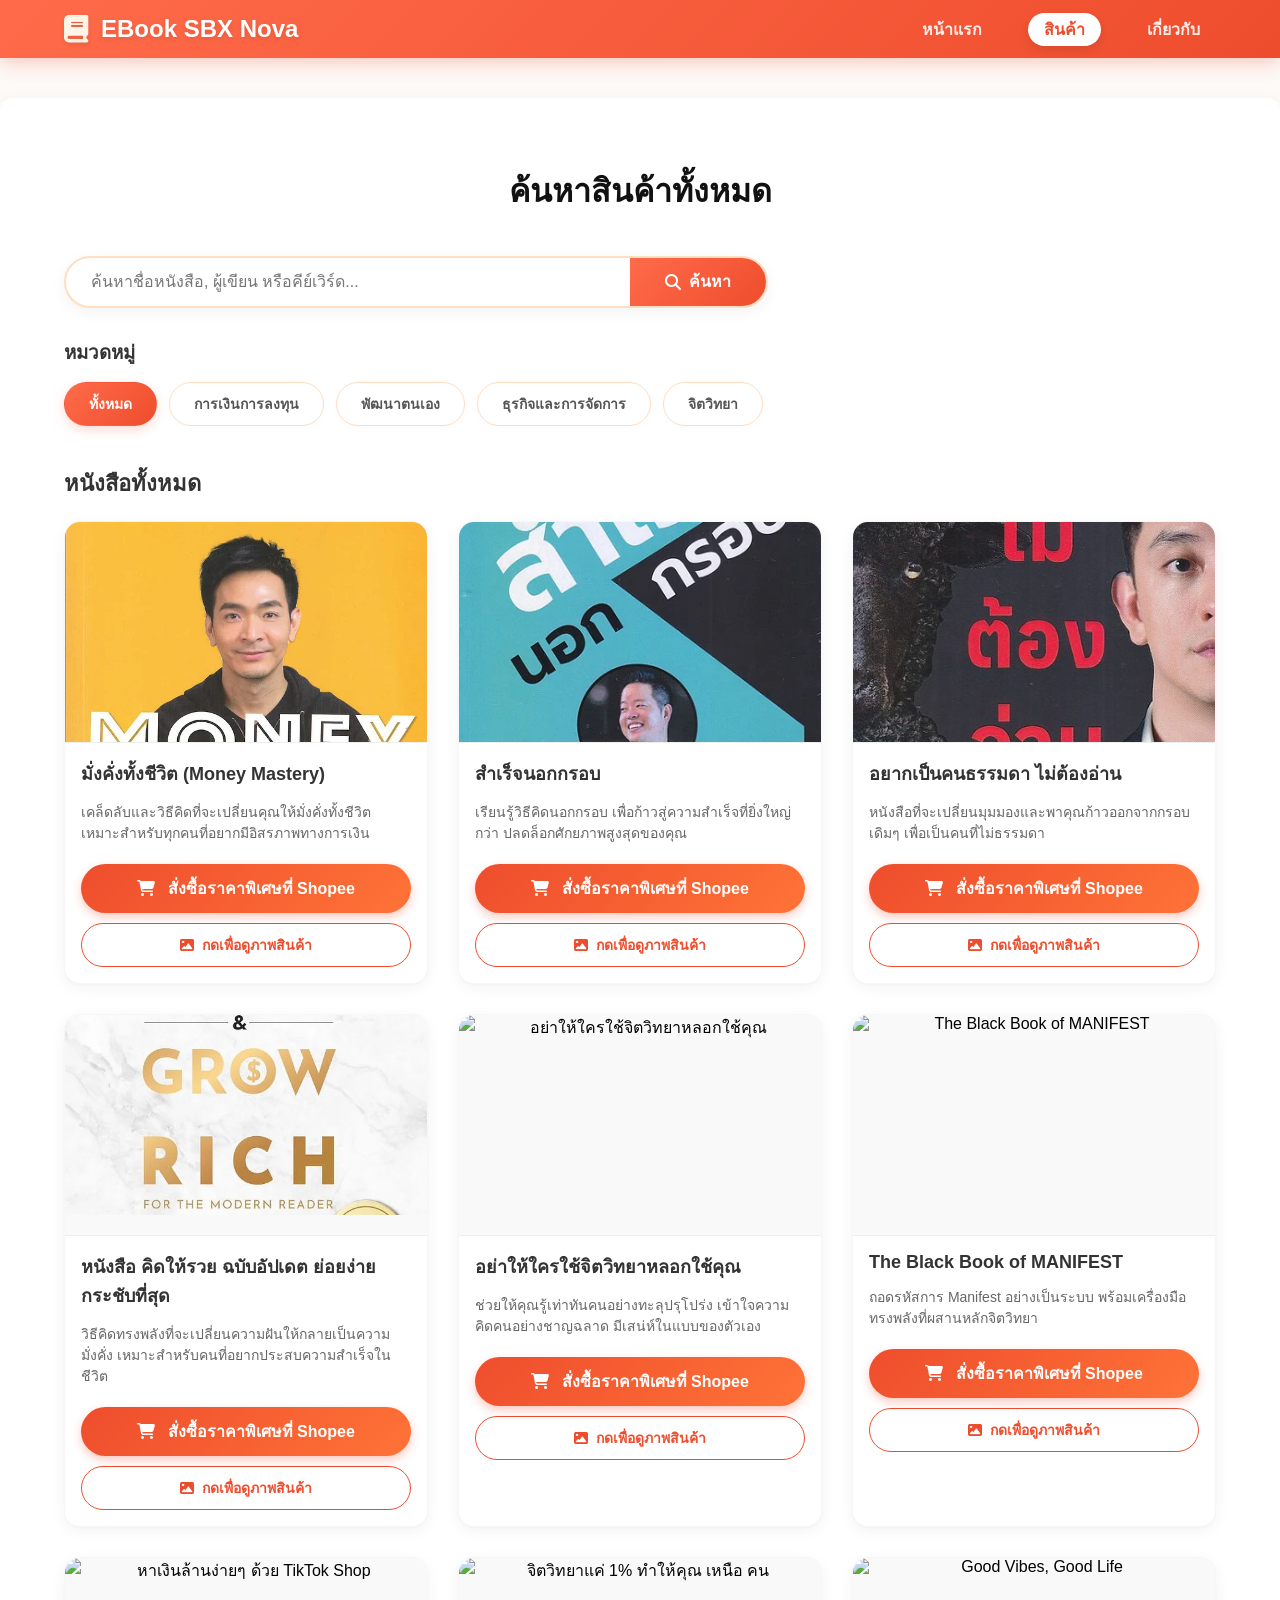
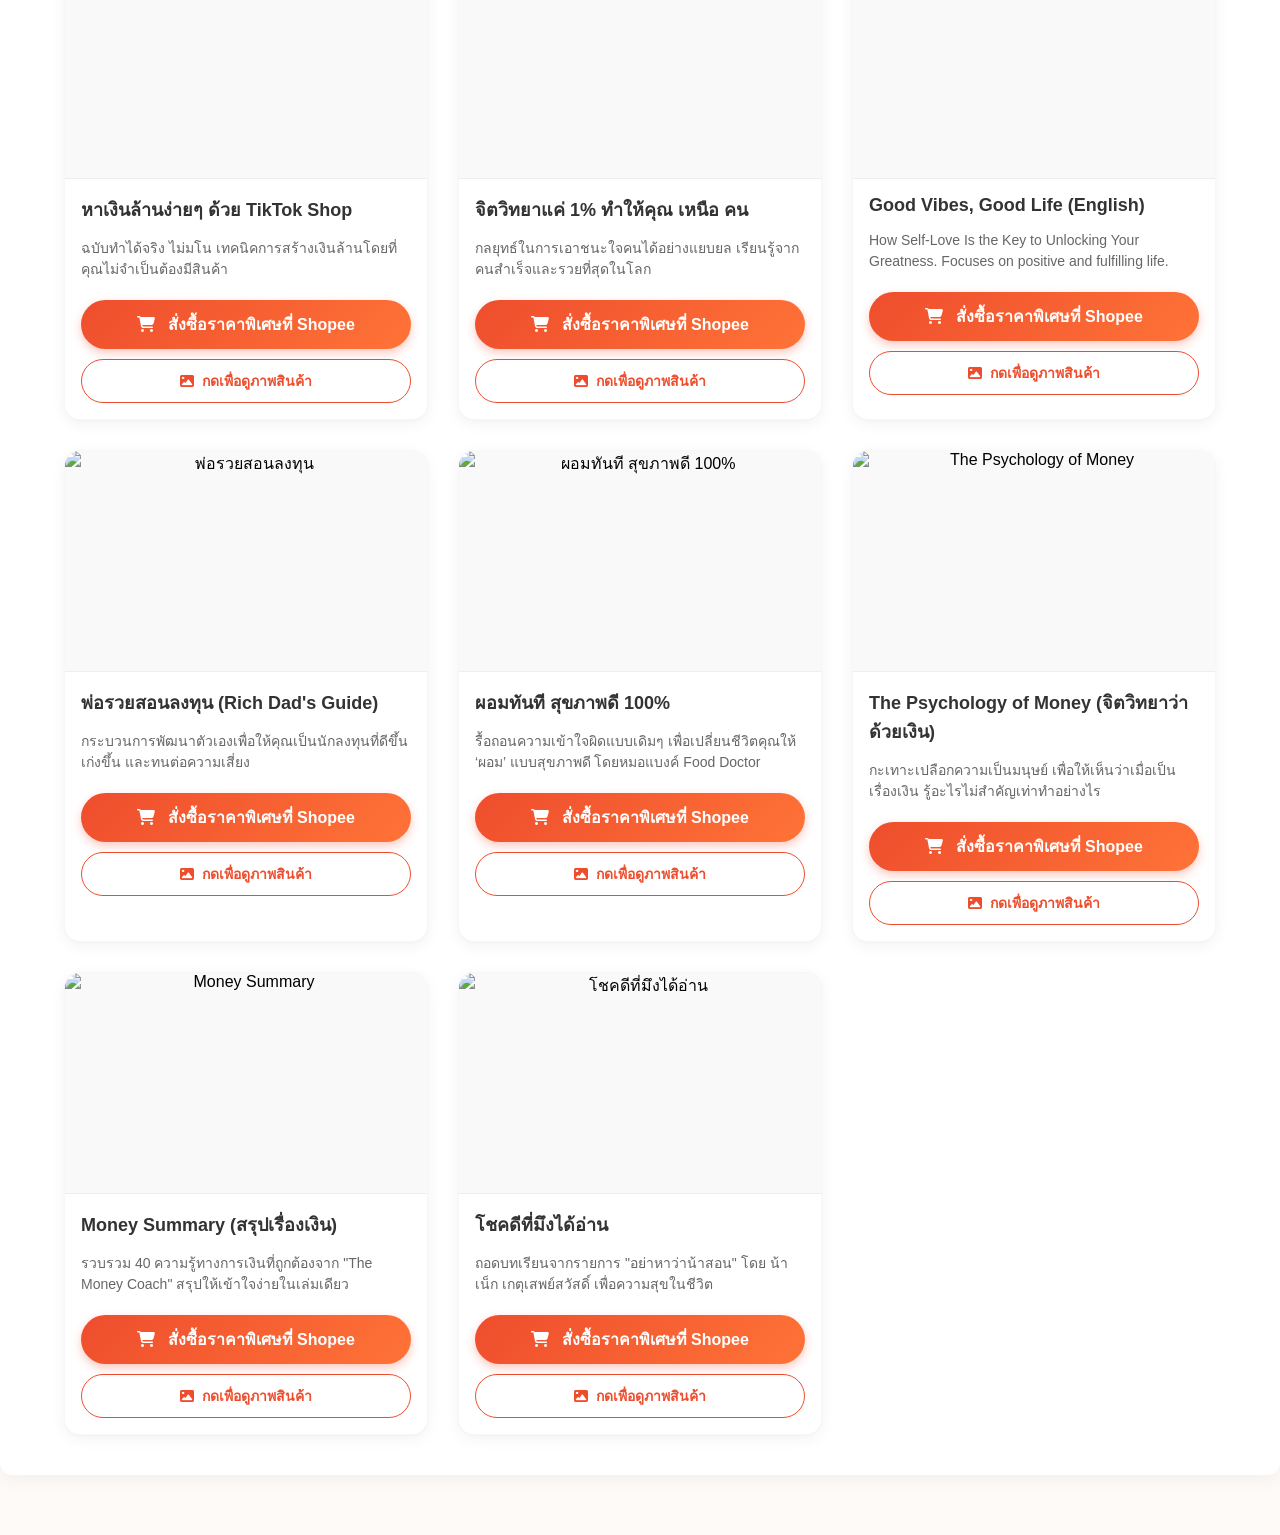
==== commit 6a60686e: "Add files via upload" ====
--- a/products.html
+++ b/products.html
@@ -32,7 +32,7 @@
         <!-- Search Box -->
         <div class="search-container">
             <input type="text" placeholder="ค้นหาชื่อหนังสือ, ผู้เขียน หรือคีย์เวิร์ด..." class="search-box">
-            <button class="search-btn"><i class="fas fa-search"></i> ค้นหา</button>
+            <button class="search-btn"><i class="fas fa-search"></i> <span>ค้นหา</span></button>
         </div>
 
         <!-- Categories -->
@@ -44,7 +44,6 @@
                 <span class="category-chip">พัฒนาตนเอง</span>
                 <span class="category-chip">ธุรกิจและการจัดการ</span>
                 <span class="category-chip">จิตวิทยา</span>
-                <span class="category-chip">นิยายแปล</span>
             </div>
         </div>
 
@@ -53,7 +52,7 @@
         <!-- All Products Grid -->
         <div class="products-grid" style="padding: 0;">
             <!-- Book 1 -->
-            <div class="product-card">
+            <div class="product-card" data-category="การเงินการลงทุน">
                 <div class="product-media" onclick="openModal('modal1')">
                     <img src="หนังสือ/หนังสือมั่งคั่งทั้งชีวิต1.webp" alt="มั่งคั่งทั้งชีวิต">
                 </div>
@@ -62,17 +61,17 @@
                     <p class="product-desc">
                         เคล็ดลับและวิธีคิดที่จะเปลี่ยนคุณให้มั่งคั่งทั้งชีวิต เหมาะสำหรับทุกคนที่อยากมีอิสรภาพทางการเงิน
                     </p>
-                    <button class="btn-shopee" onclick="window.open('https://s.shopee.co.th/8Km0acbFTI', '_blank')"
-                        style="margin-bottom: 10px;"><i class="fas fa-shopping-cart"></i> สั่งซื้อราคาพิเศษที่
-                        Shopee</button>
-                    <button onclick="openModal('modal1')"
-                        style="width: 100%; background: #fff; color: #ee4d2d; border: 1px solid #ee4d2d; padding: 10px; border-radius: 50px; font-size: 14px; font-weight: bold; cursor: pointer; transition: all 0.3s;"><i
-                            class="fas fa-image"></i> กดเพื่อดูภาพสินค้า</button>
+                    <button class="btn-shopee" onclick="window.open('https://s.shopee.co.th/8Km0acbFTI', '_blank')" style="margin-bottom: 10px;">
+                        <i class="fas fa-shopping-cart"></i> สั่งซื้อราคาพิเศษที่ Shopee
+                    </button>
+                    <button class="btn-view-image" onclick="openModal('modal1')">
+                        <i class="fas fa-image"></i> กดเพื่อดูภาพสินค้า
+                    </button>
                 </div>
             </div>
 
             <!-- Book 2 -->
-            <div class="product-card">
+            <div class="product-card" data-category="พัฒนาตนเอง">
                 <div class="product-media" onclick="openModal('modal2')">
                     <img src="หนังสือ/สำเร็จนอกกรอบ1.webp" alt="สำเร็จนอกกรอบ">
                 </div>
@@ -81,17 +80,17 @@
                     <p class="product-desc">
                         เรียนรู้วิธีคิดนอกกรอบ
                         เพื่อก้าวสู่ความสำเร็จที่ยิ่งใหญ่กว่า ปลดล็อกศักยภาพสูงสุดของคุณ</p>
-                    <button class="btn-shopee" onclick="window.open('https://s.shopee.co.th/W39GHIqOb', '_blank')"
-                        style="margin-bottom: 10px;"><i class="fas fa-shopping-cart"></i> สั่งซื้อราคาพิเศษที่
-                        Shopee</button>
-                    <button onclick="openModal('modal2')"
-                        style="width: 100%; background: #fff; color: #ee4d2d; border: 1px solid #ee4d2d; padding: 10px; border-radius: 50px; font-size: 14px; font-weight: bold; cursor: pointer; transition: all 0.3s;"><i
-                            class="fas fa-image"></i> กดเพื่อดูภาพสินค้า</button>
+                    <button class="btn-shopee" onclick="window.open('https://s.shopee.co.th/W39GHIqOb', '_blank')" style="margin-bottom: 10px;">
+                        <i class="fas fa-shopping-cart"></i> สั่งซื้อราคาพิเศษที่ Shopee
+                    </button>
+                    <button class="btn-view-image" onclick="openModal('modal2')">
+                        <i class="fas fa-image"></i> กดเพื่อดูภาพสินค้า
+                    </button>
                 </div>
             </div>
 
             <!-- Book 3 -->
-            <div class="product-card">
+            <div class="product-card" data-category="พัฒนาตนเอง">
                 <div class="product-media" onclick="openModal('modal3')">
                     <img src="หนังสือ/อยากเป็นคนธรรมดา ไม่ต้องอ่าน1.jpg" alt="อยากเป็นคนธรรมดา ไม่ต้องอ่าน">
                 </div>
@@ -99,16 +98,16 @@
                     <h3 class="product-title">อยากเป็นคนธรรมดา ไม่ต้องอ่าน</h3>
                     <p class="product-desc">
                         หนังสือที่จะเปลี่ยนมุมมองและพาคุณก้าวออกจากกรอบเดิมๆ เพื่อเป็นคนที่ไม่ธรรมดา</p>
-                    <button class="btn-shopee" onclick="window.open('https://s.shopee.co.th/8Klz4EliF8', '_blank')"
-                        style="margin-bottom: 10px;"><i class="fas fa-shopping-cart"></i> สั่งซื้อราคาพิเศษที่
-                        Shopee</button>
-                    <button onclick="openModal('modal3')"
-                        style="width: 100%; background: #fff; color: #ee4d2d; border: 1px solid #ee4d2d; padding: 10px; border-radius: 50px; font-size: 14px; font-weight: bold; cursor: pointer; transition: all 0.3s;"><i
-                            class="fas fa-image"></i> กดเพื่อดูภาพสินค้า</button>
+                    <button class="btn-shopee" onclick="window.open('https://s.shopee.co.th/8Klz4EliF8', '_blank')" style="margin-bottom: 10px;">
+                        <i class="fas fa-shopping-cart"></i> สั่งซื้อราคาพิเศษที่ Shopee
+                    </button>
+                    <button class="btn-view-image" onclick="openModal('modal3')">
+                        <i class="fas fa-image"></i> กดเพื่อดูภาพสินค้า
+                    </button>
                 </div>
             </div>
             <!-- Book 4 -->
-            <div class="product-card">
+            <div class="product-card" data-category="การเงินการลงทุน">
                 <div class="product-media" onclick="openModal('modal4')">
                     <img src="หนังสือ/หนังสือ คิดให้รวย ฉบับอัปเดต ย่อยง่าย กระชับที่สุด1.webp"
                         alt="หนังสือ คิดให้รวย ฉบับอัปเดต ย่อยง่าย กระชับที่สุด"
@@ -120,17 +119,17 @@
                         วิธีคิดทรงพลังที่จะเปลี่ยนความฝันให้กลายเป็นความมั่งคั่ง
                         เหมาะสำหรับคนที่อยากประสบความสำเร็จในชีวิต
                     </p>
-                    <button class="btn-shopee" onclick="window.open('https://s.shopee.co.th/40d2pgCihG', '_blank')"
-                        style="margin-bottom: 10px;"><i class="fas fa-shopping-cart"></i> สั่งซื้อราคาพิเศษที่
-                        Shopee</button>
-                    <button onclick="openModal('modal4')"
-                        style="width: 100%; background: #fff; color: #ee4d2d; border: 1px solid #ee4d2d; padding: 10px; border-radius: 50px; font-size: 14px; font-weight: bold; cursor: pointer; transition: all 0.3s;"><i
-                            class="fas fa-image"></i> กดเพื่อดูภาพสินค้า</button>
+                    <button class="btn-shopee" onclick="window.open('https://s.shopee.co.th/40d2pgCihG', '_blank')" style="margin-bottom: 10px;">
+                        <i class="fas fa-shopping-cart"></i> สั่งซื้อราคาพิเศษที่ Shopee
+                    </button>
+                    <button class="btn-view-image" onclick="openModal('modal4')">
+                        <i class="fas fa-image"></i> กดเพื่อดูภาพสินค้า
+                    </button>
                 </div>
             </div>
 
             <!-- Book 5 -->
-            <div class="product-card">
+            <div class="product-card" data-category="จิตวิทยา">
                 <div class="product-media" onclick="openModal('modal5')">
                     <img src="https://cf.shopee.co.th/file/th-11134207-7r992-lyytxtxml0vd99" alt="อย่าให้ใครใช้จิตวิทยาหลอกใช้คุณ">
                 </div>
@@ -139,16 +138,17 @@
                     <p class="product-desc">
                         ช่วยให้คุณรู้เท่าทันคนอย่างทะลุปรุโปร่ง เข้าใจความคิดคนอย่างชาญฉลาด มีเสน่ห์ในแบบของตัวเอง
                     </p>
-                    <button class="btn-shopee" onclick="window.open('https://s.shopee.co.th/3LNXZGjx0e', '_blank')"
-                        style="margin-bottom: 10px;"><i class="fas fa-shopping-cart"></i> สั่งซื้อราคาพิเศษที่ Shopee</button>
-                    <button onclick="openModal('modal5')"
-                        style="width: 100%; background: #fff; color: #ee4d2d; border: 1px solid #ee4d2d; padding: 10px; border-radius: 50px; font-size: 14px; font-weight: bold; cursor: pointer; transition: all 0.3s;"><i
-                            class="fas fa-image"></i> กดเพื่อดูภาพสินค้า</button>
+                    <button class="btn-shopee" onclick="window.open('https://s.shopee.co.th/3LNXZGjx0e', '_blank')" style="margin-bottom: 10px;">
+                        <i class="fas fa-shopping-cart"></i> สั่งซื้อราคาพิเศษที่ Shopee
+                    </button>
+                    <button class="btn-view-image" onclick="openModal('modal5')">
+                        <i class="fas fa-image"></i> กดเพื่อดูภาพสินค้า
+                    </button>
                 </div>
             </div>
 
             <!-- Book 6 -->
-            <div class="product-card">
+            <div class="product-card" data-category="พัฒนาตนเอง">
                 <div class="product-media" onclick="openModal('modal6')">
                     <img src="https://cf.shopee.co.th/file/th-11134207-81ztj-mhn0pczjlybo1e" alt="The Black Book of MANIFEST">
                 </div>
@@ -157,16 +157,17 @@
                     <p class="product-desc">
                         ถอดรหัสการ Manifest อย่างเป็นระบบ พร้อมเครื่องมือทรงพลังที่ผสานหลักจิตวิทยา
                     </p>
-                    <button class="btn-shopee" onclick="window.open('https://s.shopee.co.th/60OIkOA08f', '_blank')"
-                        style="margin-bottom: 10px;"><i class="fas fa-shopping-cart"></i> สั่งซื้อราคาพิเศษที่ Shopee</button>
-                    <button onclick="openModal('modal6')"
-                        style="width: 100%; background: #fff; color: #ee4d2d; border: 1px solid #ee4d2d; padding: 10px; border-radius: 50px; font-size: 14px; font-weight: bold; cursor: pointer; transition: all 0.3s;"><i
-                            class="fas fa-image"></i> กดเพื่อดูภาพสินค้า</button>
+                    <button class="btn-shopee" onclick="window.open('https://s.shopee.co.th/60OIkOA08f', '_blank')" style="margin-bottom: 10px;">
+                        <i class="fas fa-shopping-cart"></i> สั่งซื้อราคาพิเศษที่ Shopee
+                    </button>
+                    <button class="btn-view-image" onclick="openModal('modal6')">
+                        <i class="fas fa-image"></i> กดเพื่อดูภาพสินค้า
+                    </button>
                 </div>
             </div>
 
             <!-- Book 7 -->
-            <div class="product-card">
+            <div class="product-card" data-category="ธุรกิจและการจัดการ">
                 <div class="product-media" onclick="openModal('modal7')">
                     <img src="https://cf.shopee.co.th/file/th-11134207-7r98o-lwi09e3vhiof87" alt="หาเงินล้านง่ายๆ ด้วย TikTok Shop">
                 </div>
@@ -175,16 +176,17 @@
                     <p class="product-desc">
                         ฉบับทำได้จริง ไม่มโน เทคนิคการสร้างเงินล้านโดยที่คุณไม่จำเป็นต้องมีสินค้า
                     </p>
-                    <button class="btn-shopee" onclick="window.open('https://s.shopee.co.th/6L1993pNdA', '_blank')"
-                        style="margin-bottom: 10px;"><i class="fas fa-shopping-cart"></i> สั่งซื้อราคาพิเศษที่ Shopee</button>
-                    <button onclick="openModal('modal7')"
-                        style="width: 100%; background: #fff; color: #ee4d2d; border: 1px solid #ee4d2d; padding: 10px; border-radius: 50px; font-size: 14px; font-weight: bold; cursor: pointer; transition: all 0.3s;"><i
-                            class="fas fa-image"></i> กดเพื่อดูภาพสินค้า</button>
+                    <button class="btn-shopee" onclick="window.open('https://s.shopee.co.th/6L1993pNdA', '_blank')" style="margin-bottom: 10px;">
+                        <i class="fas fa-shopping-cart"></i> สั่งซื้อราคาพิเศษที่ Shopee
+                    </button>
+                    <button class="btn-view-image" onclick="openModal('modal7')">
+                        <i class="fas fa-image"></i> กดเพื่อดูภาพสินค้า
+                    </button>
                 </div>
             </div>
 
             <!-- Book 8 -->
-            <div class="product-card">
+            <div class="product-card" data-category="จิตวิทยา">
                 <div class="product-media" onclick="openModal('modal8')">
                     <img src="https://cf.shopee.co.th/file/th-11134207-81ztj-mgxhezg0gzkc49" alt="จิตวิทยาแค่ 1% ทำให้คุณ เหนือ คน">
                 </div>
@@ -193,16 +195,17 @@
                     <p class="product-desc">
                         กลยุทธ์ในการเอาชนะใจคนได้อย่างแยบยล เรียนรู้จากคนสำเร็จและรวยที่สุดในโลก
                     </p>
-                    <button class="btn-shopee" onclick="window.open('https://s.shopee.co.th/6VKZLP8hOM', '_blank')"
-                        style="margin-bottom: 10px;"><i class="fas fa-shopping-cart"></i> สั่งซื้อราคาพิเศษที่ Shopee</button>
-                    <button onclick="openModal('modal8')"
-                        style="width: 100%; background: #fff; color: #ee4d2d; border: 1px solid #ee4d2d; padding: 10px; border-radius: 50px; font-size: 14px; font-weight: bold; cursor: pointer; transition: all 0.3s;"><i
-                            class="fas fa-image"></i> กดเพื่อดูภาพสินค้า</button>
+                    <button class="btn-shopee" onclick="window.open('https://s.shopee.co.th/6VKZLP8hOM', '_blank')" style="margin-bottom: 10px;">
+                        <i class="fas fa-shopping-cart"></i> สั่งซื้อราคาพิเศษที่ Shopee
+                    </button>
+                    <button class="btn-view-image" onclick="openModal('modal8')">
+                        <i class="fas fa-image"></i> กดเพื่อดูภาพสินค้า
+                    </button>
                 </div>
             </div>
 
             <!-- Book 9 -->
-            <div class="product-card">
+            <div class="product-card" data-category="พัฒนาตนเอง">
                 <div class="product-media" onclick="openModal('modal9')">
                     <img src="https://cf.shopee.co.th/file/th-11134207-7r98q-lrvi5hx20ewed2" alt="Good Vibes, Good Life">
                 </div>
@@ -211,16 +214,17 @@
                     <p class="product-desc">
                         How Self-Love Is the Key to Unlocking Your Greatness. Focuses on positive and fulfilling life.
                     </p>
-                    <button class="btn-shopee" onclick="window.open('https://s.shopee.co.th/6fdzXkg6ui', '_blank')"
-                        style="margin-bottom: 10px;"><i class="fas fa-shopping-cart"></i> สั่งซื้อราคาพิเศษที่ Shopee</button>
-                    <button onclick="openModal('modal9')"
-                        style="width: 100%; background: #fff; color: #ee4d2d; border: 1px solid #ee4d2d; padding: 10px; border-radius: 50px; font-size: 14px; font-weight: bold; cursor: pointer; transition: all 0.3s;"><i
-                            class="fas fa-image"></i> กดเพื่อดูภาพสินค้า</button>
+                    <button class="btn-shopee" onclick="window.open('https://s.shopee.co.th/6fdzXkg6ui', '_blank')" style="margin-bottom: 10px;">
+                        <i class="fas fa-shopping-cart"></i> สั่งซื้อราคาพิเศษที่ Shopee
+                    </button>
+                    <button class="btn-view-image" onclick="openModal('modal9')">
+                        <i class="fas fa-image"></i> กดเพื่อดูภาพสินค้า
+                    </button>
                 </div>
             </div>
 
             <!-- Book 10 -->
-            <div class="product-card">
+            <div class="product-card" data-category="การเงินการลงทุน">
                 <div class="product-media" onclick="openModal('modal10')">
                     <img src="https://cf.shopee.co.th/file/sg-11134201-825ba-mgbu0vss24nece" alt="พ่อรวยสอนลงทุน">
                 </div>
@@ -229,16 +233,17 @@
                     <p class="product-desc">
                         กระบวนการพัฒนาตัวเองเพื่อให้คุณเป็นนักลงทุนที่ดีขึ้น เก่งขึ้น และทนต่อความเสี่ยง
                     </p>
-                    <button class="btn-shopee" onclick="window.open('https://s.shopee.co.th/8KmDXCv8zw', '_blank')"
-                        style="margin-bottom: 10px;"><i class="fas fa-shopping-cart"></i> สั่งซื้อราคาพิเศษที่ Shopee</button>
-                    <button onclick="openModal('modal10')"
-                        style="width: 100%; background: #fff; color: #ee4d2d; border: 1px solid #ee4d2d; padding: 10px; border-radius: 50px; font-size: 14px; font-weight: bold; cursor: pointer; transition: all 0.3s;"><i
-                            class="fas fa-image"></i> กดเพื่อดูภาพสินค้า</button>
+                    <button class="btn-shopee" onclick="window.open('https://s.shopee.co.th/8KmDXCv8zw', '_blank')" style="margin-bottom: 10px;">
+                        <i class="fas fa-shopping-cart"></i> สั่งซื้อราคาพิเศษที่ Shopee
+                    </button>
+                    <button class="btn-view-image" onclick="openModal('modal10')">
+                        <i class="fas fa-image"></i> กดเพื่อดูภาพสินค้า
+                    </button>
                 </div>
             </div>
 
             <!-- Book 11 -->
-            <div class="product-card">
+            <div class="product-card" data-category="พัฒนาตนเอง">
                 <div class="product-media" onclick="openModal('modal11')">
                     <img src="https://cf.shopee.co.th/file/th-11134207-7qul9-lho8h1z6dc0jc2" alt="ผอมทันที สุขภาพดี 100%">
                 </div>
@@ -247,16 +252,17 @@
                     <p class="product-desc">
                         รื้อถอนความเข้าใจผิดแบบเดิมๆ เพื่อเปลี่ยนชีวิตคุณให้ ‘ผอม’ แบบสุขภาพดี โดยหมอแบงค์ Food Doctor
                     </p>
-                    <button class="btn-shopee" onclick="window.open('https://s.shopee.co.th/gMmPAeARP', '_blank')"
-                        style="margin-bottom: 10px;"><i class="fas fa-shopping-cart"></i> สั่งซื้อราคาพิเศษที่ Shopee</button>
-                    <button onclick="openModal('modal11')"
-                        style="width: 100%; background: #fff; color: #ee4d2d; border: 1px solid #ee4d2d; padding: 10px; border-radius: 50px; font-size: 14px; font-weight: bold; cursor: pointer; transition: all 0.3s;"><i
-                            class="fas fa-image"></i> กดเพื่อดูภาพสินค้า</button>
+                    <button class="btn-shopee" onclick="window.open('https://s.shopee.co.th/gMmPAeARP', '_blank')" style="margin-bottom: 10px;">
+                        <i class="fas fa-shopping-cart"></i> สั่งซื้อราคาพิเศษที่ Shopee
+                    </button>
+                    <button class="btn-view-image" onclick="openModal('modal11')">
+                        <i class="fas fa-image"></i> กดเพื่อดูภาพสินค้า
+                    </button>
                 </div>
             </div>
 
             <!-- Book 12 -->
-            <div class="product-card">
+            <div class="product-card" data-category="การเงินการลงทุน">
                 <div class="product-media" onclick="openModal('modal12')">
                     <img src="https://cf.shopee.co.th/file/sg-11134201-23020-v3eejpv955mv76" alt="The Psychology of Money">
                 </div>
@@ -265,16 +271,17 @@
                     <p class="product-desc">
                         กะเทาะเปลือกความเป็นมนุษย์ เพื่อให้เห็นว่าเมื่อเป็นเรื่องเงิน รู้อะไรไม่สำคัญเท่าทำอย่างไร
                     </p>
-                    <button class="btn-shopee" onclick="window.open('https://s.shopee.co.th/BQVoJ18Hp', '_blank')"
-                        style="margin-bottom: 10px;"><i class="fas fa-shopping-cart"></i> สั่งซื้อราคาพิเศษที่ Shopee</button>
-                    <button onclick="openModal('modal12')"
-                        style="width: 100%; background: #fff; color: #ee4d2d; border: 1px solid #ee4d2d; padding: 10px; border-radius: 50px; font-size: 14px; font-weight: bold; cursor: pointer; transition: all 0.3s;"><i
-                            class="fas fa-image"></i> กดเพื่อดูภาพสินค้า</button>
+                    <button class="btn-shopee" onclick="window.open('https://s.shopee.co.th/BQVoJ18Hp', '_blank')" style="margin-bottom: 10px;">
+                        <i class="fas fa-shopping-cart"></i> สั่งซื้อราคาพิเศษที่ Shopee
+                    </button>
+                    <button class="btn-view-image" onclick="openModal('modal12')">
+                        <i class="fas fa-image"></i> กดเพื่อดูภาพสินค้า
+                    </button>
                 </div>
             </div>
 
             <!-- Book 13 -->
-            <div class="product-card">
+            <div class="product-card" data-category="การเงินการลงทุน">
                 <div class="product-media" onclick="openModal('modal13')">
                     <img src="https://cf.shopee.co.th/file/023d51a41cde9dac1563fdbbb0a5750b" alt="Money Summary">
                 </div>
@@ -283,16 +290,17 @@
                     <p class="product-desc">
                         รวบรวม 40 ความรู้ทางการเงินที่ถูกต้องจาก "The Money Coach" สรุปให้เข้าใจง่ายในเล่มเดียว
                     </p>
-                    <button class="btn-shopee" onclick="window.open('https://s.shopee.co.th/7ppwwRhBRr', '_blank')"
-                        style="margin-bottom: 10px;"><i class="fas fa-shopping-cart"></i> สั่งซื้อราคาพิเศษที่ Shopee</button>
-                    <button onclick="openModal('modal13')"
-                        style="width: 100%; background: #fff; color: #ee4d2d; border: 1px solid #ee4d2d; padding: 10px; border-radius: 50px; font-size: 14px; font-weight: bold; cursor: pointer; transition: all 0.3s;"><i
-                            class="fas fa-image"></i> กดเพื่อดูภาพสินค้า</button>
+                    <button class="btn-shopee" onclick="window.open('https://s.shopee.co.th/7ppwwRhBRr', '_blank')" style="margin-bottom: 10px;">
+                        <i class="fas fa-shopping-cart"></i> สั่งซื้อราคาพิเศษที่ Shopee
+                    </button>
+                    <button class="btn-view-image" onclick="openModal('modal13')">
+                        <i class="fas fa-image"></i> กดเพื่อดูภาพสินค้า
+                    </button>
                 </div>
             </div>
 
             <!-- Book 14 -->
-            <div class="product-card">
+            <div class="product-card" data-category="พัฒนาตนเอง">
                 <div class="product-media" onclick="openModal('modal14')">
                     <img src="https://cf.shopee.co.th/file/th-11134207-7qul4-liwkji9gvbooa8" alt="โชคดีที่มึงได้อ่าน">
                 </div>
@@ -301,13 +309,15 @@
                     <p class="product-desc">
                         ถอดบทเรียนจากรายการ "อย่าหาว่าน้าสอน" โดย น้าเน็ก เกตุเสพย์สวัสดิ์ เพื่อความสุขในชีวิต
                     </p>
-                    <button class="btn-shopee" onclick="window.open('https://s.shopee.co.th/175c5ZQVL', '_blank')"
-                        style="margin-bottom: 10px;"><i class="fas fa-shopping-cart"></i> สั่งซื้อราคาพิเศษที่ Shopee</button>
-                    <button onclick="openModal('modal14')"
-                        style="width: 100%; background: #fff; color: #ee4d2d; border: 1px solid #ee4d2d; padding: 10px; border-radius: 50px; font-size: 14px; font-weight: bold; cursor: pointer; transition: all 0.3s;"><i
-                            class="fas fa-image"></i> กดเพื่อดูภาพสินค้า</button>
-                </div>
-            </div>
+                    <button class="btn-shopee" onclick="window.open('https://s.shopee.co.th/175c5ZQVL', '_blank')" style="margin-bottom: 10px;">
+                        <i class="fas fa-shopping-cart"></i> สั่งซื้อราคาพิเศษที่ Shopee
+                    </button>
+                    <button class="btn-view-image" onclick="openModal('modal14')">
+                        <i class="fas fa-image"></i> กดเพื่อดูภาพสินค้า
+                    </button>
+                </div>
+            </div>
+
         </div>
 
     </section>
@@ -604,6 +614,8 @@
                 </p>
             </div>
         </div>
+    </div>
+
     </div>
 
     <script>
@@ -627,6 +639,45 @@
                 }
             }
         }
+
+        // Category Filtering Logic
+        const categoryChips = document.querySelectorAll('.category-chip');
+        const productCards = document.querySelectorAll('.product-card');
+        const searchInput = document.querySelector('.search-box');
+        const searchBtn = document.querySelector('.search-btn');
+
+        function filterProducts() {
+            const activeCategory = document.querySelector('.category-chip.active').textContent.trim();
+            const searchText = searchInput.value.toLowerCase().trim();
+
+            productCards.forEach(card => {
+                const category = card.getAttribute('data-category');
+                const title = card.querySelector('.product-title').textContent.toLowerCase();
+                const desc = card.querySelector('.product-desc').textContent.toLowerCase();
+
+                const matchesCategory = (activeCategory === 'ทั้งหมด' || category === activeCategory);
+                const matchesSearch = (title.includes(searchText) || desc.includes(searchText));
+
+                if (matchesCategory && matchesSearch) {
+                    card.style.display = 'flex';
+                } else {
+                    card.style.display = 'none';
+                }
+            });
+        }
+
+        categoryChips.forEach(chip => {
+            chip.addEventListener('click', () => {
+                categoryChips.forEach(c => c.classList.remove('active'));
+                chip.classList.add('active');
+                filterProducts();
+            });
+        });
+
+        searchBtn.addEventListener('click', filterProducts);
+        searchInput.addEventListener('keyup', (e) => {
+            if (e.key === 'Enter') filterProducts();
+        });
     </script>
 </body>
 
--- a/1.css
+++ b/1.css
@@ -9,6 +9,35 @@
 }
 
 /* Navbar Styles */
+.btn-shopee:hover {
+    background: linear-gradient(135deg, #ff6b4a 0%, #ee4d2d 100%);
+    transform: translateY(-2px);
+    box-shadow: 0 5px 15px rgba(238, 77, 45, 0.4);
+    color: white;
+}
+
+.btn-view-image {
+    width: 100%;
+    background: #fff;
+    color: #ee4d2d;
+    border: 1px solid #ee4d2d;
+    padding: 10px;
+    border-radius: 50px;
+    font-size: 14px;
+    font-weight: bold;
+    cursor: pointer;
+    transition: all 0.3s;
+    display: flex;
+    align-items: center;
+    justify-content: center;
+    gap: 8px;
+}
+
+.btn-view-image:hover {
+    background: #fff5f2;
+    transform: translateY(-2px);
+    box-shadow: 0 4px 10px rgba(238, 77, 45, 0.1);
+}
 .navbar {
     background: linear-gradient(135deg, #ff6b4a 0%, #ee4d2d 100%);
     box-shadow: 0 4px 20px rgba(238, 77, 45, 0.3);
@@ -82,45 +111,50 @@
 /* Search and Categories */
 .search-container {
     display: flex;
-    gap: 10px;
-    max-width: 600px;
+    align-items: stretch;
+    gap: 0;
+    max-width: 700px;
     margin: 0 0 30px 0;
+    background: #fff;
+    border: 2px solid #ffdec2;
+    border-radius: 50px;
+    overflow: hidden;
+    transition: all 0.3s;
+    box-shadow: 0 4px 15px rgba(0, 0, 0, 0.05);
+}
+
+.search-container:focus-within {
+    border-color: #ee4d2d;
+    box-shadow: 0 8px 25px rgba(238, 77, 45, 0.15);
 }
 
 .search-box {
     flex: 1;
-    padding: 14px 20px;
-    border: 2px solid #ffdec2;
-    border-radius: 30px;
+    padding: 15px 25px;
+    border: none;
     font-size: 16px;
     font-family: inherit;
     outline: none;
-    transition: all 0.3s;
-    background: #fff;
-    box-shadow: 0 2px 10px rgba(0, 0, 0, 0.02);
-}
-
-.search-box:focus {
-    border-color: #ee4d2d;
-    box-shadow: 0 4px 15px rgba(238, 77, 45, 0.1);
+    background: transparent;
 }
 
 .search-btn {
     background: linear-gradient(135deg, #ff6b4a 0%, #ee4d2d 100%);
     color: white;
     border: none;
-    padding: 0 30px;
-    border-radius: 30px;
+    padding: 0 35px;
     font-size: 16px;
     cursor: pointer;
     font-weight: bold;
     transition: all 0.3s;
-    box-shadow: 0 4px 15px rgba(238, 77, 45, 0.2);
+    display: flex;
+    align-items: center;
+    justify-content: center;
+    gap: 8px;
 }
 
 .search-btn:hover {
-    transform: translateY(-2px);
-    box-shadow: 0 6px 20px rgba(238, 77, 45, 0.3);
+    filter: brightness(1.1);
 }
 
 .categories-container {
@@ -542,13 +576,23 @@
     }
 
     .search-container {
-        flex-direction: column;
-        gap: 10px;
+        flex-direction: row; /* Keep horizontal if possible, or use column with same border */
+        border-radius: 30px;
+        margin-bottom: 25px;
+    }
+
+    .search-box {
+        padding: 12px 20px;
+        font-size: 14px;
     }
 
     .search-btn {
-        padding: 12px;
-        width: 100%;
+        padding: 0 20px;
+        font-size: 14px;
+    }
+
+    .search-btn span {
+        display: none;
     }
 
     .category-chip {
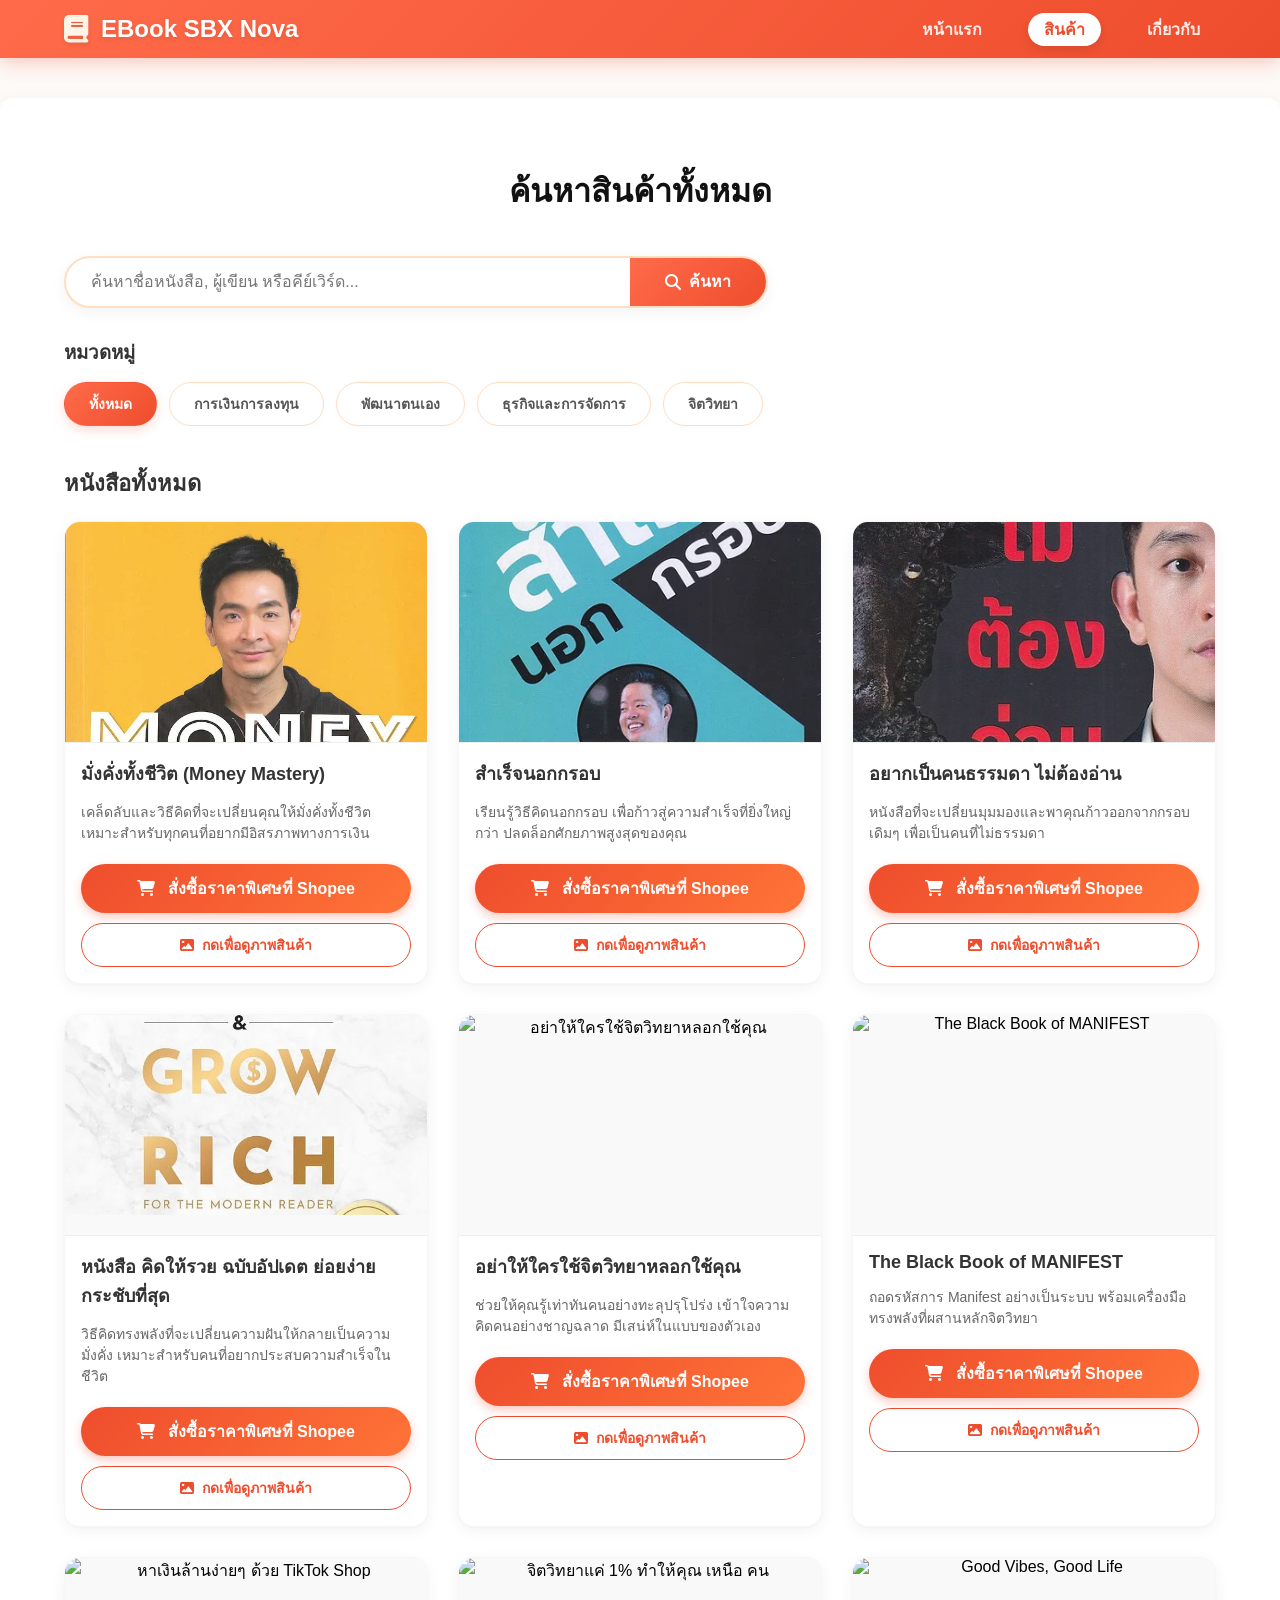
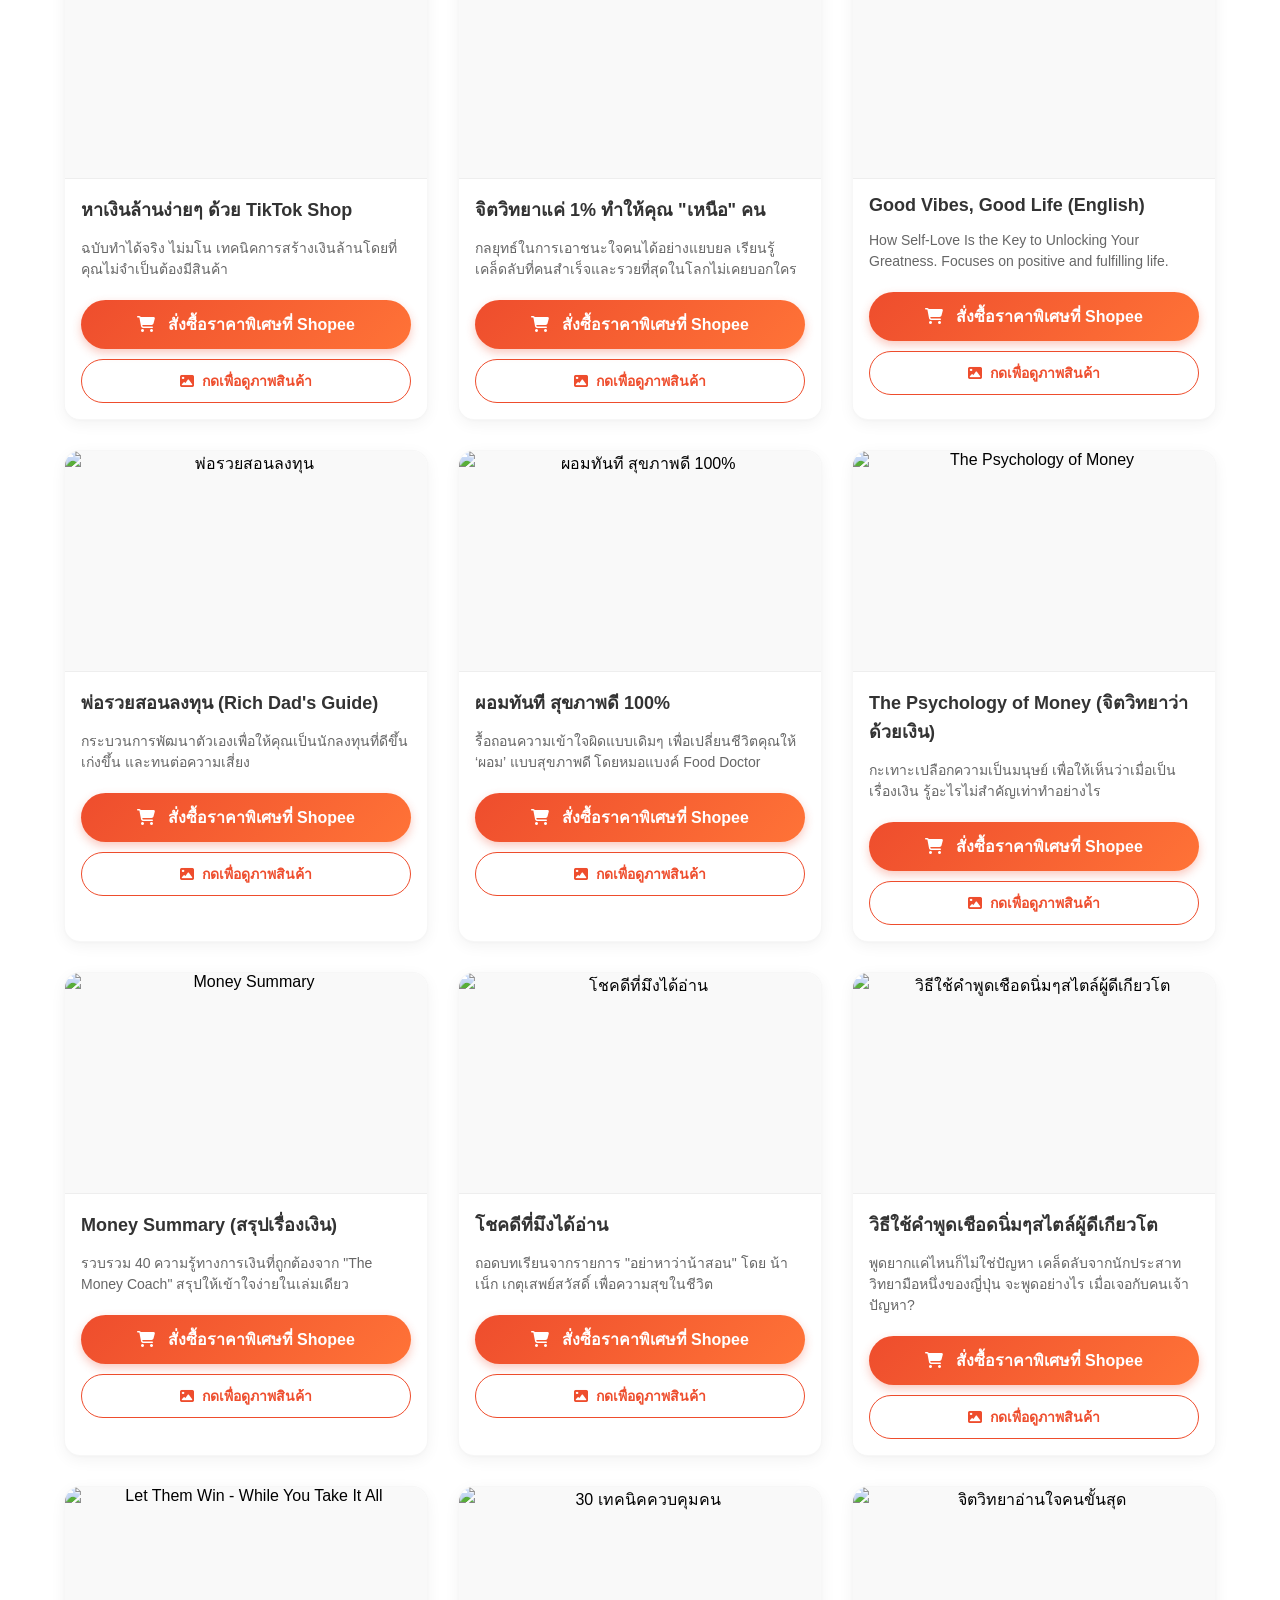
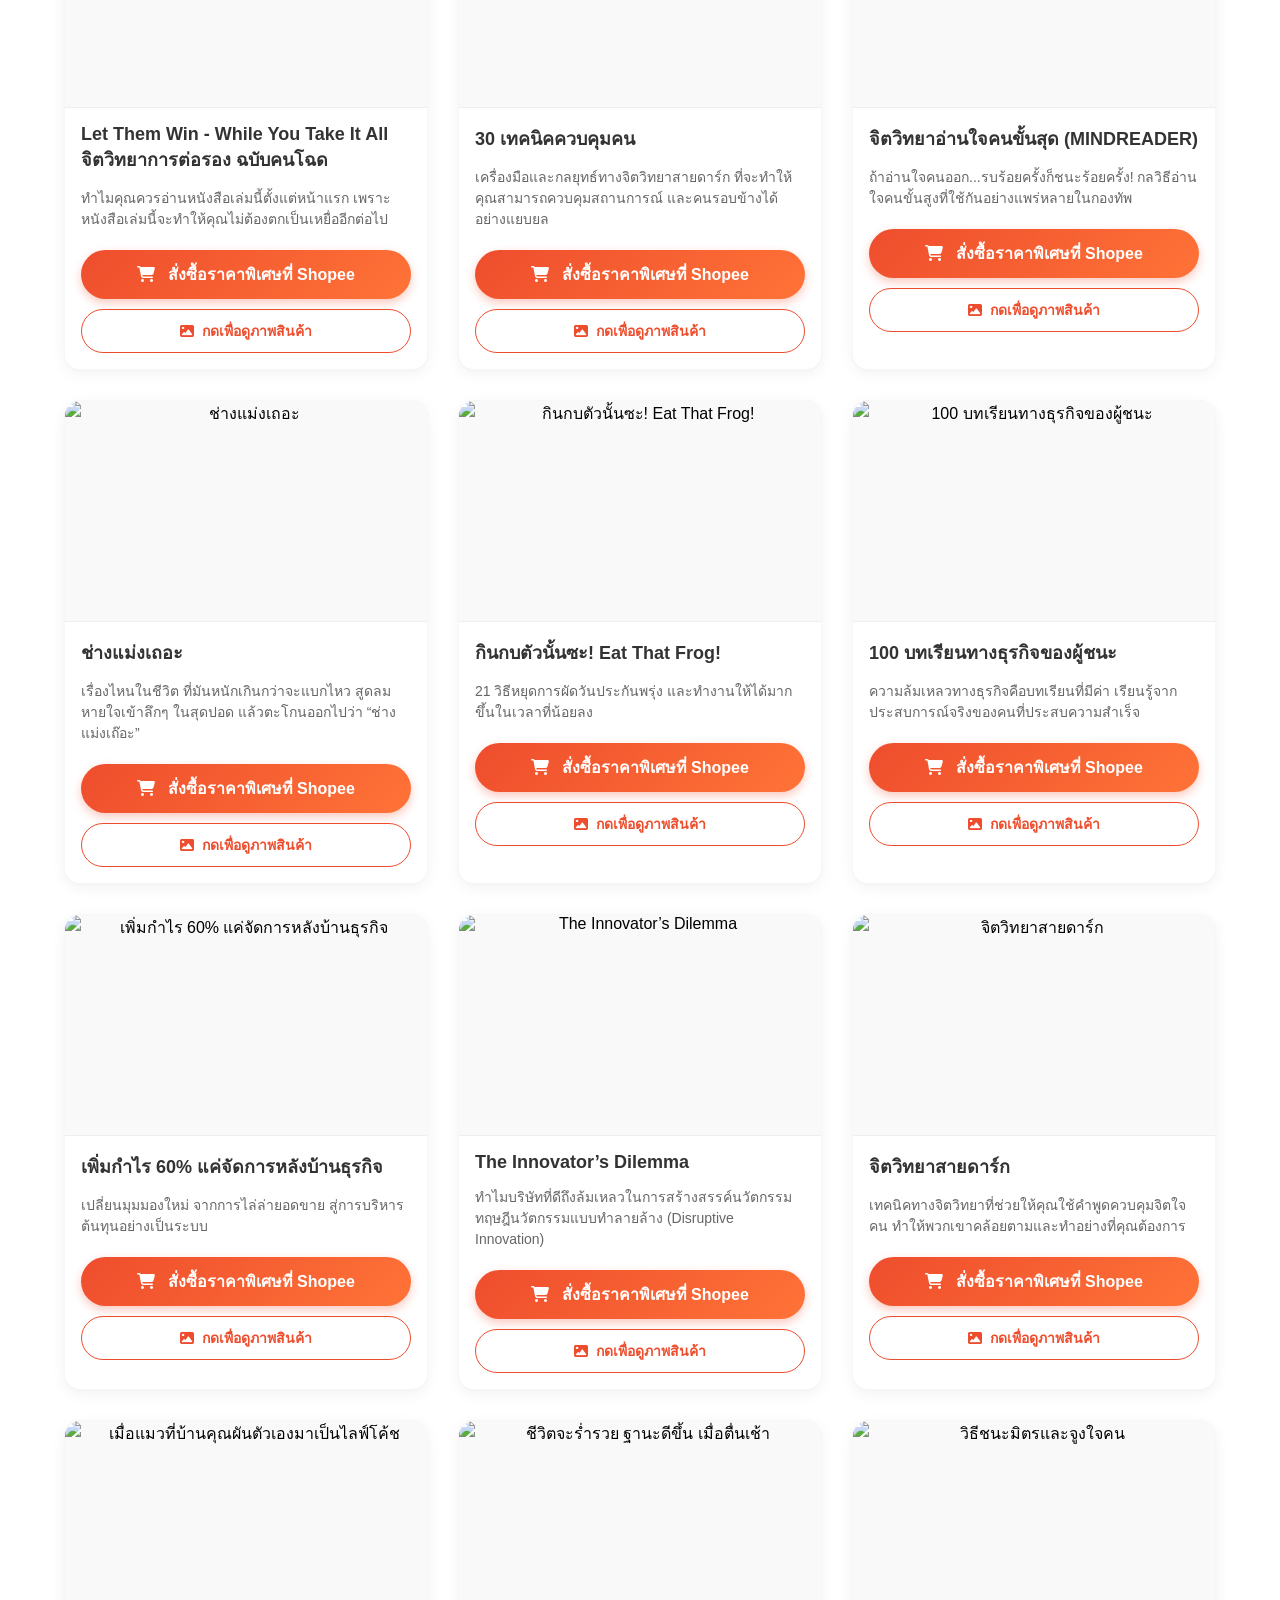
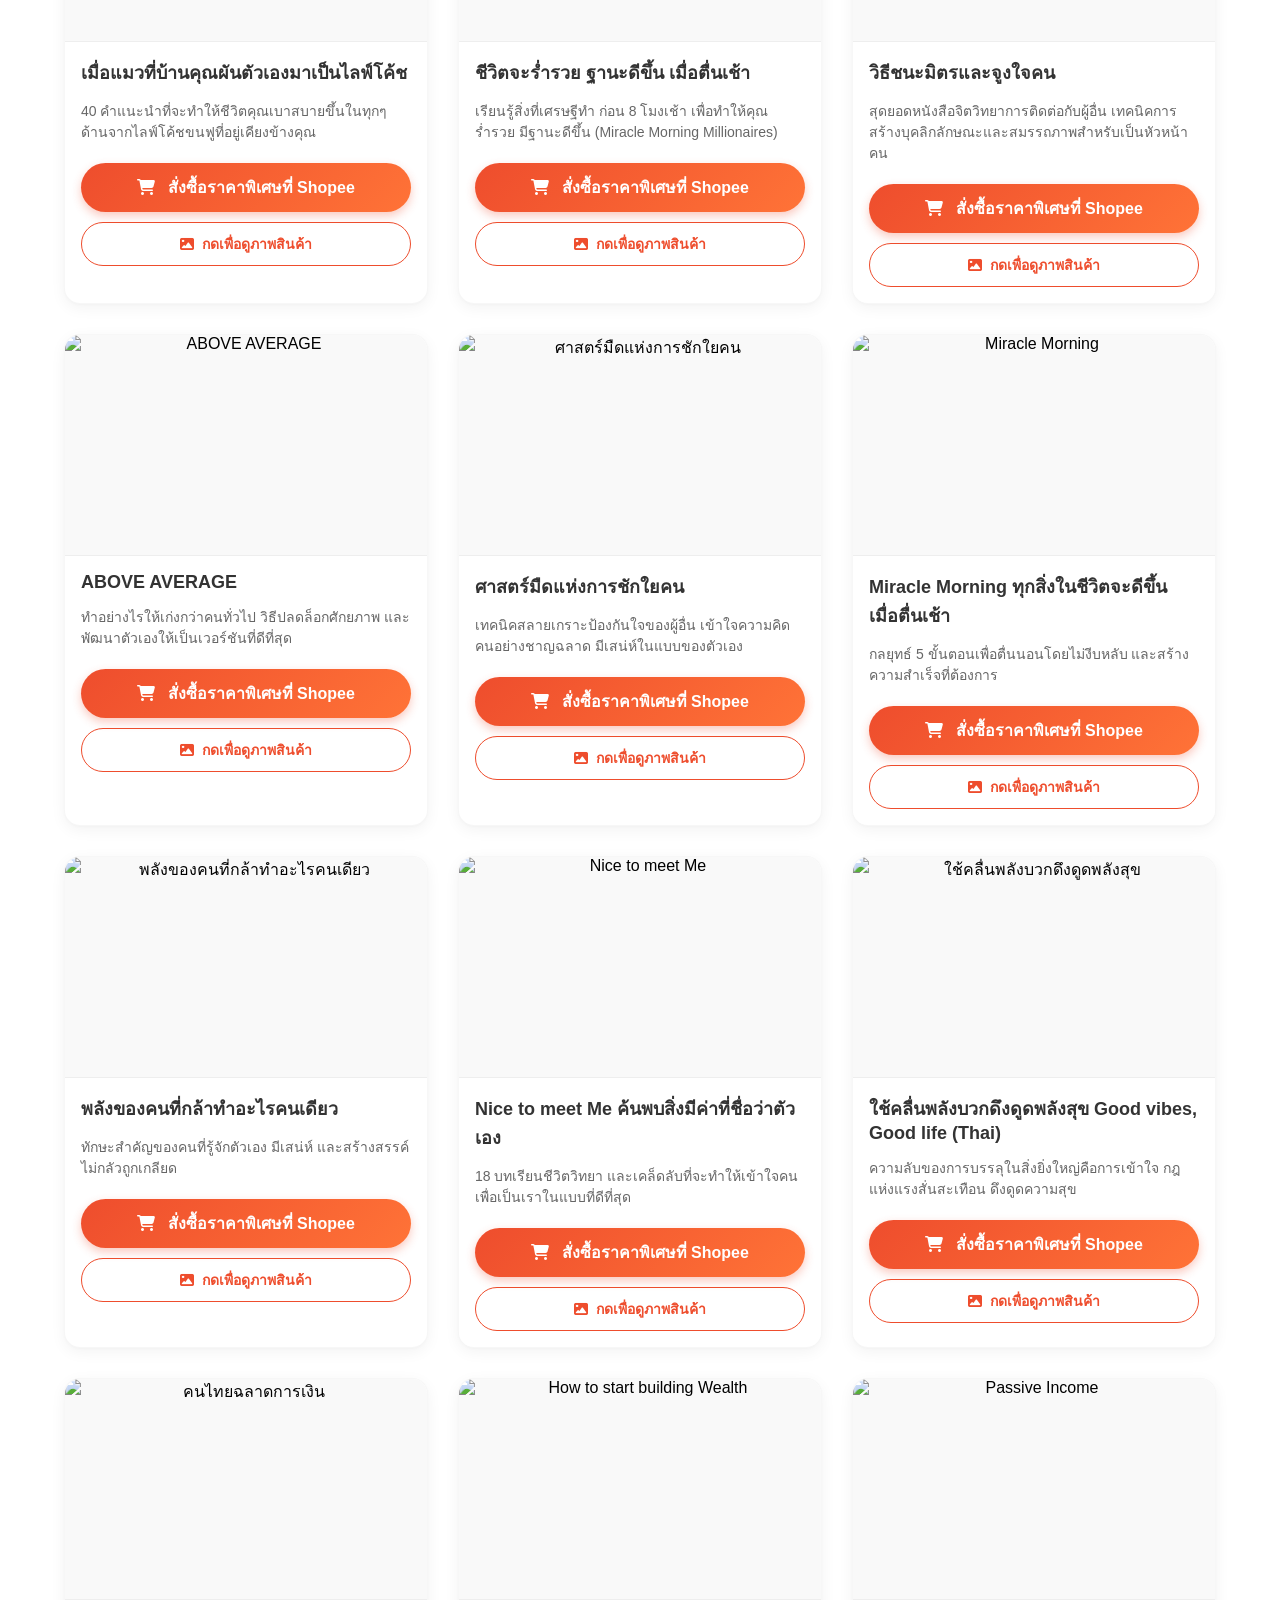
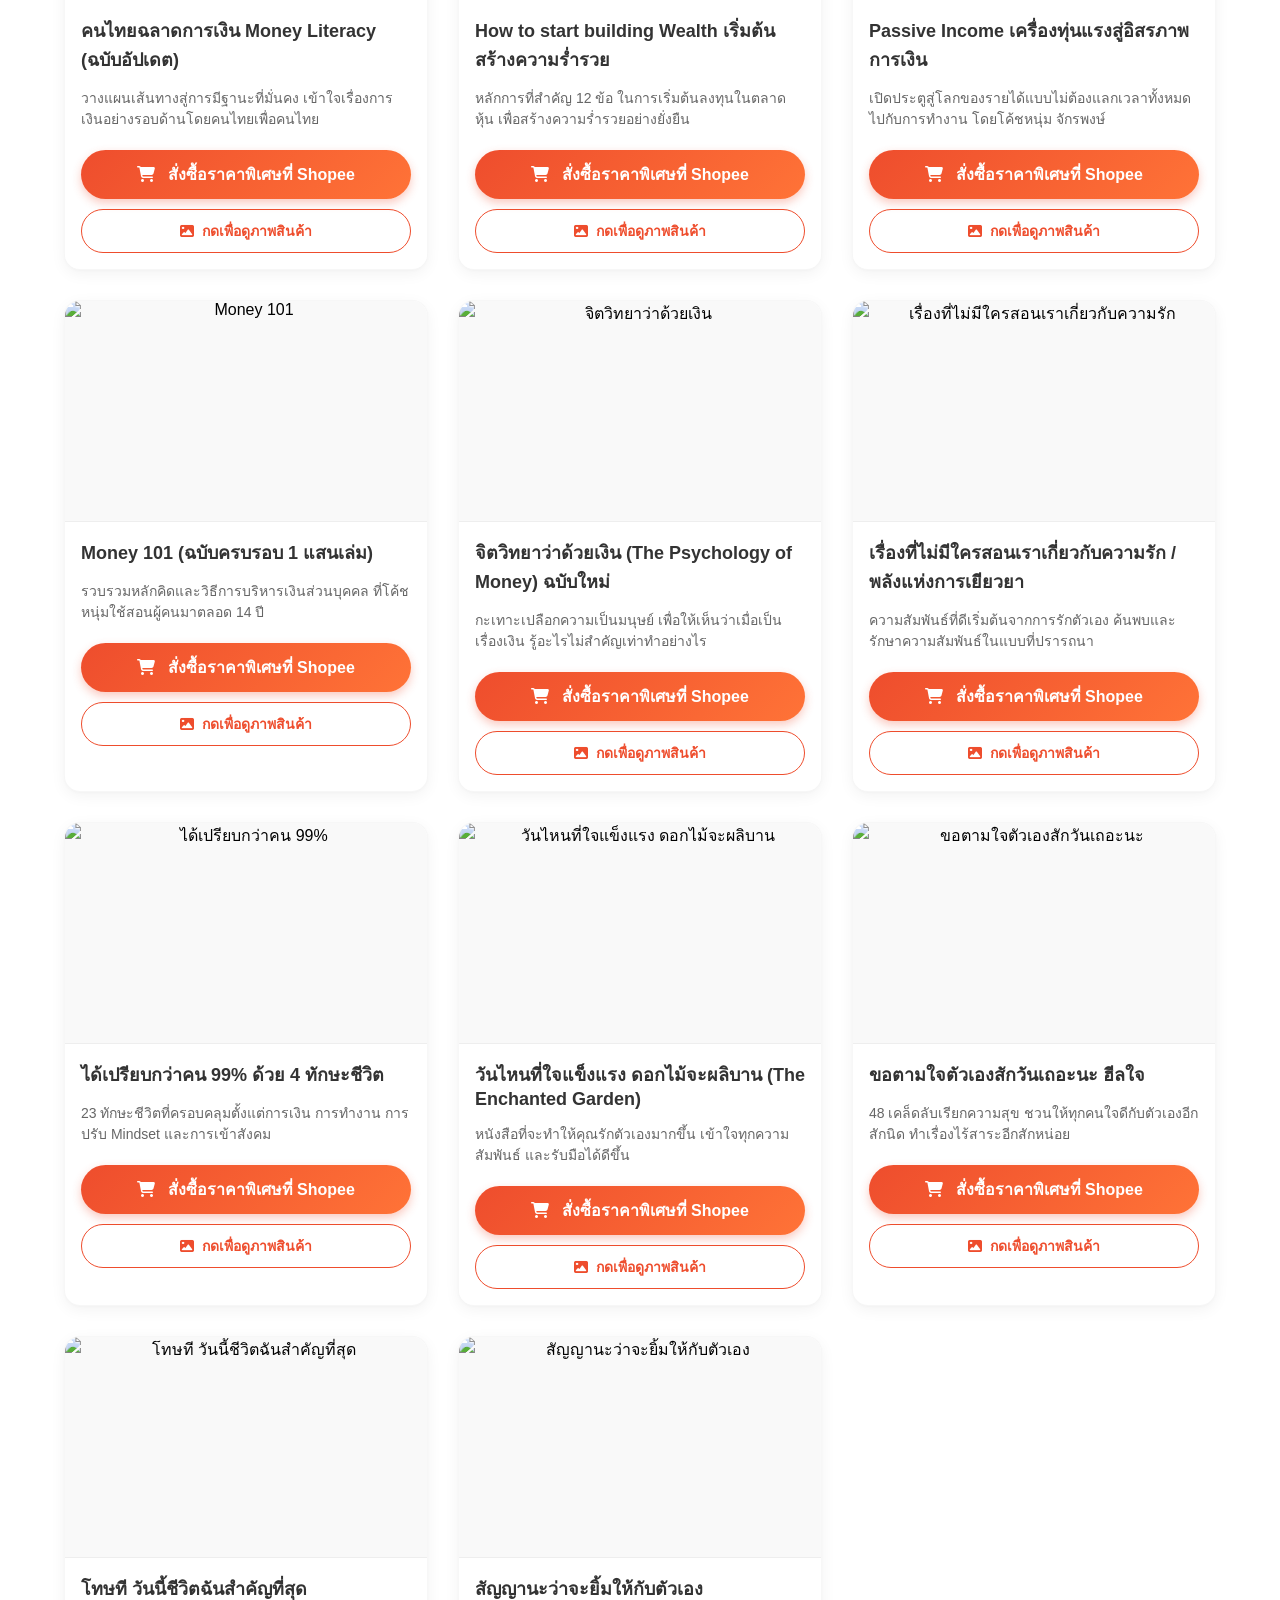
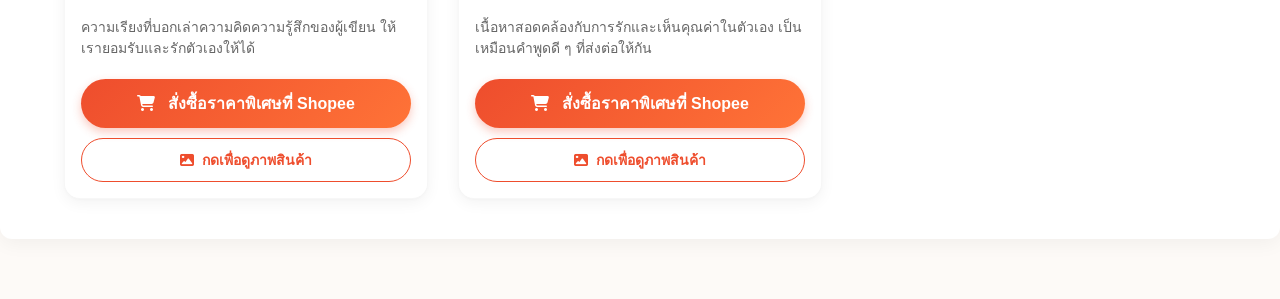
==== commit 720ed9e8: "Add files via upload" ====
--- a/products.html
+++ b/products.html
@@ -191,9 +191,9 @@
                     <img src="https://cf.shopee.co.th/file/th-11134207-81ztj-mgxhezg0gzkc49" alt="จิตวิทยาแค่ 1% ทำให้คุณ เหนือ คน">
                 </div>
                 <div class="product-body" style="text-align: left;">
-                    <h3 class="product-title">จิตวิทยาแค่ 1% ทำให้คุณ เหนือ คน</h3>
-                    <p class="product-desc">
-                        กลยุทธ์ในการเอาชนะใจคนได้อย่างแยบยล เรียนรู้จากคนสำเร็จและรวยที่สุดในโลก
+                    <h3 class="product-title">จิตวิทยาแค่ 1% ทำให้คุณ "เหนือ" คน</h3>
+                    <p class="product-desc">
+                        กลยุทธ์ในการเอาชนะใจคนได้อย่างแยบยล เรียนรู้เคล็ดลับที่คนสำเร็จและรวยที่สุดในโลกไม่เคยบอกใคร
                     </p>
                     <button class="btn-shopee" onclick="window.open('https://s.shopee.co.th/6VKZLP8hOM', '_blank')" style="margin-bottom: 10px;">
                         <i class="fas fa-shopping-cart"></i> สั่งซื้อราคาพิเศษที่ Shopee
@@ -318,305 +318,1122 @@
                 </div>
             </div>
 
-        </div>
-
-    </section>
-
-    <style>
-        .modal-images-row {
-            display: flex;
-            gap: 15px;
-            margin-top: 15px;
-            margin-bottom: 15px;
-        }
-
-        .modal-images-row>div {
-            flex: 1;
-            display: flex;
-            align-items: center;
-        }
-
-        .modal-images-row img {
-            width: 100%;
-            border-radius: 10px;
-            margin-bottom: 0 !important;
-            box-shadow: 0 4px 10px rgba(0, 0, 0, 0.1);
-        }
-
-        @media (max-width: 600px) {
-            .modal-images-row {
-                flex-direction: column;
-            }
-        }
-    </style>
-
+            <!-- Book 15 -->
+            <div class="product-card" data-category="จิตวิทยา">
+                <div class="product-media" onclick="openModal('modal15')">
+                    <img src="https://cf.shopee.co.th/file/sg-11134201-7rbku-m5dwge0sx1m326" alt="วิธีใช้คำพูดเชือดนิ่มๆสไตล์ผู้ดีเกียวโต">
+                </div>
+                <div class="product-body" style="text-align: left;">
+                    <h3 class="product-title">วิธีใช้คำพูดเชือดนิ่มๆสไตล์ผู้ดีเกียวโต</h3>
+                    <p class="product-desc">
+                        พูดยากแค่ไหนก็ไม่ใช่ปัญหา เคล็ดลับจากนักประสาทวิทยามือหนึ่งของญี่ปุ่น จะพูดอย่างไร เมื่อเจอกับคนเจ้าปัญหา?
+                    </p>
+                    <button class="btn-shopee" onclick="window.open('https://s.shopee.co.th/9pb2NPVJKg', '_blank')" style="margin-bottom: 10px;">
+                        <i class="fas fa-shopping-cart"></i> สั่งซื้อราคาพิเศษที่ Shopee
+                    </button>
+                    <button class="btn-view-image" onclick="openModal('modal15')">
+                        <i class="fas fa-image"></i> กดเพื่อดูภาพสินค้า
+                    </button>
+                </div>
+            </div>
+
+            <!-- Book 16 -->
+            <div class="product-card" data-category="จิตวิทยา">
+                <div class="product-media" onclick="openModal('modal16')">
+                    <img src="https://cf.shopee.co.th/file/th-11134201-81zti-mhtyrh9c2oea94" alt="Let Them Win - While You Take It All">
+                </div>
+                <div class="product-body" style="text-align: left;">
+                    <h3 class="product-title">Let Them Win - While You Take It All จิตวิทยาการต่อรอง ฉบับคนโฉด</h3>
+                    <p class="product-desc">
+                        ทำไมคุณควรอ่านหนังสือเล่มนี้ตั้งแต่หน้าแรก เพราะหนังสือเล่มนี้จะทำให้คุณไม่ต้องตกเป็นเหยื่ออีกต่อไป
+                    </p>
+                    <button class="btn-shopee" onclick="window.open('https://s.shopee.co.th/4qCMQM2v2L', '_blank')" style="margin-bottom: 10px;">
+                        <i class="fas fa-shopping-cart"></i> สั่งซื้อราคาพิเศษที่ Shopee
+                    </button>
+                    <button class="btn-view-image" onclick="openModal('modal16')">
+                        <i class="fas fa-image"></i> กดเพื่อดูภาพสินค้า
+                    </button>
+                </div>
+            </div>
+
+            <!-- Book 17 -->
+            <div class="product-card" data-category="จิตวิทยา">
+                <div class="product-media" onclick="openModal('modal17')">
+                    <img src="https://cf.shopee.co.th/file/th-11134207-7ra0p-mbgsw2qyp284ac" alt="30 เทคนิคควบคุมคน">
+                </div>
+                <div class="product-body" style="text-align: left;">
+                    <h3 class="product-title">30 เทคนิคควบคุมคน</h3>
+                    <p class="product-desc">
+                        เครื่องมือและกลยุทธ์ทางจิตวิทยาสายดาร์ก ที่จะทำให้คุณสามารถควบคุมสถานการณ์ และคนรอบข้างได้อย่างแยบยล
+                    </p>
+                    <button class="btn-shopee" onclick="window.open('https://s.shopee.co.th/3LNYddBX9a', '_blank')" style="margin-bottom: 10px;">
+                        <i class="fas fa-shopping-cart"></i> สั่งซื้อราคาพิเศษที่ Shopee
+                    </button>
+                    <button class="btn-view-image" onclick="openModal('modal17')">
+                        <i class="fas fa-image"></i> กดเพื่อดูภาพสินค้า
+                    </button>
+                </div>
+            </div>
+
+            <!-- Book 18 -->
+            <div class="product-card" data-category="จิตวิทยา">
+                <div class="product-media" onclick="openModal('modal18')">
+                    <img src="https://cf.shopee.co.th/file/th-11134207-7r98r-lmftrx3ubtaf19" alt="จิตวิทยาอ่านใจคนขั้นสุด">
+                </div>
+                <div class="product-body" style="text-align: left;">
+                    <h3 class="product-title">จิตวิทยาอ่านใจคนขั้นสุด (MINDREADER)</h3>
+                    <p class="product-desc">
+                        ถ้าอ่านใจคนออก...รบร้อยครั้งก็ชนะร้อยครั้ง! กลวิธีอ่านใจคนขั้นสูงที่ใช้กันอย่างแพร่หลายในกองทัพ
+                    </p>
+                    <button class="btn-shopee" onclick="window.open('https://s.shopee.co.th/3g0P2Gc7Cq', '_blank')" style="margin-bottom: 10px;">
+                        <i class="fas fa-shopping-cart"></i> สั่งซื้อราคาพิเศษที่ Shopee
+                    </button>
+                    <button class="btn-view-image" onclick="openModal('modal18')">
+                        <i class="fas fa-image"></i> กดเพื่อดูภาพสินค้า
+                    </button>
+                </div>
+            </div>
+
+            <!-- Book 19 -->
+            <div class="product-card" data-category="พัฒนาตนเอง">
+                <div class="product-media" onclick="openModal('modal19')">
+                    <img src="https://cf.shopee.co.th/file/th-11134207-81zto-mm7a8gce6byd13" alt="ช่างแม่งเถอะ">
+                </div>
+                <div class="product-body" style="text-align: left;">
+                    <h3 class="product-title">ช่างแม่งเถอะ</h3>
+                    <p class="product-desc">
+                        เรื่องไหนในชีวิต ที่มันหนักเกินกว่าจะแบกไหว สูดลมหายใจเข้าลึกๆ ในสุดปอด แล้วตะโกนออกไปว่า “ช่างแม่งเถ๊อะ”
+                    </p>
+                    <button class="btn-shopee" onclick="window.open('https://s.shopee.co.th/3LNYdgJKMz', '_blank')" style="margin-bottom: 10px;">
+                        <i class="fas fa-shopping-cart"></i> สั่งซื้อราคาพิเศษที่ Shopee
+                    </button>
+                    <button class="btn-view-image" onclick="openModal('modal19')">
+                        <i class="fas fa-image"></i> กดเพื่อดูภาพสินค้า
+                    </button>
+                </div>
+            </div>
+
+            <!-- Book 20 -->
+            <div class="product-card" data-category="พัฒนาตนเอง">
+                <div class="product-media" onclick="openModal('modal20')">
+                    <img src="https://cf.shopee.co.th/file/sg-11134201-7rdxz-lzy2exgs7ur874" alt="กินกบตัวนั้นซะ! Eat That Frog!">
+                </div>
+                <div class="product-body" style="text-align: left;">
+                    <h3 class="product-title">กินกบตัวนั้นซะ! Eat That Frog!</h3>
+                    <p class="product-desc">
+                        21 วิธีหยุดการผัดวันประกันพรุ่ง และทำงานให้ได้มากขึ้นในเวลาที่น้อยลง
+                    </p>
+                    <button class="btn-shopee" onclick="window.open('https://s.shopee.co.th/70Gr0RWbIX', '_blank')" style="margin-bottom: 10px;">
+                        <i class="fas fa-shopping-cart"></i> สั่งซื้อราคาพิเศษที่ Shopee
+                    </button>
+                    <button class="btn-view-image" onclick="openModal('modal20')">
+                        <i class="fas fa-image"></i> กดเพื่อดูภาพสินค้า
+                    </button>
+                </div>
+            </div>
+
+            <!-- Book 21 -->
+            <div class="product-card" data-category="ธุรกิจและการจัดการ">
+                <div class="product-media" onclick="openModal('modal21')">
+                    <img src="https://cf.shopee.co.th/file/th-11134207-7rasl-m0vgszup891624" alt="100 บทเรียนทางธุรกิจของผู้ชนะ">
+                </div>
+                <div class="product-body" style="text-align: left;">
+                    <h3 class="product-title">100 บทเรียนทางธุรกิจของผู้ชนะ</h3>
+                    <p class="product-desc">
+                        ความล้มเหลวทางธุรกิจคือบทเรียนที่มีค่า เรียนรู้จากประสบการณ์จริงของคนที่ประสบความสำเร็จ
+                    </p>
+                    <button class="btn-shopee" onclick="window.open('https://s.shopee.co.th/7AaHClq7KC', '_blank')" style="margin-bottom: 10px;">
+                        <i class="fas fa-shopping-cart"></i> สั่งซื้อราคาพิเศษที่ Shopee
+                    </button>
+                    <button class="btn-view-image" onclick="openModal('modal21')">
+                        <i class="fas fa-image"></i> กดเพื่อดูภาพสินค้า
+                    </button>
+                </div>
+            </div>
+
+            <!-- Book 22 -->
+            <div class="product-card" data-category="ธุรกิจและการจัดการ">
+                <div class="product-media" onclick="openModal('modal22')">
+                    <img src="https://cf.shopee.co.th/file/sg-11134201-820ms-mnhvasuiy1vs21" alt="เพิ่มกำไร 60% แค่จัดการหลังบ้านธุรกิจ">
+                </div>
+                <div class="product-body" style="text-align: left;">
+                    <h3 class="product-title">เพิ่มกำไร 60% แค่จัดการหลังบ้านธุรกิจ</h3>
+                    <p class="product-desc">
+                        เปลี่ยนมุมมองใหม่ จากการไล่ล่ายอดขาย สู่การบริหารต้นทุนอย่างเป็นระบบ
+                    </p>
+                    <button class="btn-shopee" onclick="window.open('https://s.shopee.co.th/70Gr0UCHGU', '_blank')" style="margin-bottom: 10px;">
+                        <i class="fas fa-shopping-cart"></i> สั่งซื้อราคาพิเศษที่ Shopee
+                    </button>
+                    <button class="btn-view-image" onclick="openModal('modal22')">
+                        <i class="fas fa-image"></i> กดเพื่อดูภาพสินค้า
+                    </button>
+                </div>
+            </div>
+
+            <!-- Book 23 -->
+            <div class="product-card" data-category="ธุรกิจและการจัดการ">
+                <div class="product-media" onclick="openModal('modal23')">
+                    <img src="https://cf.shopee.co.th/file/sg-11134201-8261x-mjrq9xj21rluc2" alt="The Innovator’s Dilemma">
+                </div>
+                <div class="product-body" style="text-align: left;">
+                    <h3 class="product-title">The Innovator’s Dilemma</h3>
+                    <p class="product-desc">
+                        ทําไมบริษัทที่ดีถึงล้มเหลวในการสร้างสรรค์นวัตกรรม ทฤษฎีนวัตกรรมแบบทําลายล้าง (Disruptive Innovation)
+                    </p>
+                    <button class="btn-shopee" onclick="window.open('https://s.shopee.co.th/8piVBsReJA', '_blank')" style="margin-bottom: 10px;">
+                        <i class="fas fa-shopping-cart"></i> สั่งซื้อราคาพิเศษที่ Shopee
+                    </button>
+                    <button class="btn-view-image" onclick="openModal('modal23')">
+                        <i class="fas fa-image"></i> กดเพื่อดูภาพสินค้า
+                    </button>
+                </div>
+            </div>
+
+            <!-- Book 24 -->
+            <div class="product-card" data-category="จิตวิทยา">
+                <div class="product-media" onclick="openModal('modal24')">
+                    <img src="https://cf.shopee.co.th/file/sg-11134201-821ep-mgqo62lv67t688" alt="จิตวิทยาสายดาร์ก">
+                </div>
+                <div class="product-body" style="text-align: left;">
+                    <h3 class="product-title">จิตวิทยาสายดาร์ก</h3>
+                    <p class="product-desc">
+                        เทคนิคทางจิตวิทยาที่ช่วยให้คุณใช้คำพูดควบคุมจิตใจคน ทำให้พวกเขาคล้อยตามและทำอย่างที่คุณต้องการ
+                    </p>
+                    <button class="btn-shopee" onclick="window.open('https://s.shopee.co.th/3qJpEl9SxW', '_blank')" style="margin-bottom: 10px;">
+                        <i class="fas fa-shopping-cart"></i> สั่งซื้อราคาพิเศษที่ Shopee
+                    </button>
+                    <button class="btn-view-image" onclick="openModal('modal24')">
+                        <i class="fas fa-image"></i> กดเพื่อดูภาพสินค้า
+                    </button>
+                </div>
+            </div>
+
+            <!-- Book 25 -->
+            <div class="product-card" data-category="พัฒนาตนเอง">
+                <div class="product-media" onclick="openModal('modal25')">
+                    <img src="https://cf.shopee.co.th/file/th-11134207-7qul8-lfaulcl95gx9d7" alt="เมื่อแมวที่บ้านคุณผันตัวเองมาเป็นไลฟ์โค้ช">
+                </div>
+                <div class="product-body" style="text-align: left;">
+                    <h3 class="product-title">เมื่อแมวที่บ้านคุณผันตัวเองมาเป็นไลฟ์โค้ช</h3>
+                    <p class="product-desc">
+                        40 คำแนะนำที่จะทำให้ชีวิตคุณเบาสบายขึ้นในทุกๆ ด้านจากไลฟ์โค้ชขนฟูที่อยู่เคียงข้างคุณ
+                    </p>
+                    <button class="btn-shopee" onclick="window.open('https://s.shopee.co.th/901vOHGY0m', '_blank')" style="margin-bottom: 10px;">
+                        <i class="fas fa-shopping-cart"></i> สั่งซื้อราคาพิเศษที่ Shopee
+                    </button>
+                    <button class="btn-view-image" onclick="openModal('modal25')">
+                        <i class="fas fa-image"></i> กดเพื่อดูภาพสินค้า
+                    </button>
+                </div>
+            </div>
+
+            <!-- Book 26 -->
+            <div class="product-card" data-category="พัฒนาตนเอง">
+                <div class="product-media" onclick="openModal('modal26')">
+                    <img src="https://cf.shopee.co.th/file/66f555092140aebff10dff0e49aa3d17" alt="ชีวิตจะร่ำรวย ฐานะดีขึ้น เมื่อตื่นเช้า">
+                </div>
+                <div class="product-body" style="text-align: left;">
+                    <h3 class="product-title">ชีวิตจะร่ำรวย ฐานะดีขึ้น เมื่อตื่นเช้า</h3>
+                    <p class="product-desc">
+                        เรียนรู้สิ่งที่เศรษฐีทำ ก่อน 8 โมงเช้า เพื่อทำให้คุณร่ำรวย มีฐานะดีขึ้น (Miracle Morning Millionaires)
+                    </p>
+                    <button class="btn-shopee" onclick="window.open('https://s.shopee.co.th/9zuSa8gNWy', '_blank')" style="margin-bottom: 10px;">
+                        <i class="fas fa-shopping-cart"></i> สั่งซื้อราคาพิเศษที่ Shopee
+                    </button>
+                    <button class="btn-view-image" onclick="openModal('modal26')">
+                        <i class="fas fa-image"></i> กดเพื่อดูภาพสินค้า
+                    </button>
+                </div>
+            </div>
+
+            <!-- Book 27 -->
+            <div class="product-card" data-category="พัฒนาตนเอง">
+                <div class="product-media" onclick="openModal('modal27')">
+                    <img src="https://cf.shopee.co.th/file/th-11134207-7r990-lrxzj0h7s1bxbb" alt="วิธีชนะมิตรและจูงใจคน">
+                </div>
+                <div class="product-body" style="text-align: left;">
+                    <h3 class="product-title">วิธีชนะมิตรและจูงใจคน</h3>
+                    <p class="product-desc">
+                        สุดยอดหนังสือจิตวิทยาการติดต่อกับผู้อื่น เทคนิคการสร้างบุคลิกลักษณะและสมรรถภาพสำหรับเป็นหัวหน้าคน
+                    </p>
+                    <button class="btn-shopee" onclick="window.open('https://s.shopee.co.th/8V5enP6vYc', '_blank')" style="margin-bottom: 10px;">
+                        <i class="fas fa-shopping-cart"></i> สั่งซื้อราคาพิเศษที่ Shopee
+                    </button>
+                    <button class="btn-view-image" onclick="openModal('modal27')">
+                        <i class="fas fa-image"></i> กดเพื่อดูภาพสินค้า
+                    </button>
+                </div>
+            </div>
+
+            <!-- Book 28 -->
+            <div class="product-card" data-category="พัฒนาตนเอง">
+                <div class="product-media" onclick="openModal('modal28')">
+                    <img src="https://cf.shopee.co.th/file/th-11134207-81ztc-ml3bzqslixolca" alt="ABOVE AVERAGE">
+                </div>
+                <div class="product-body" style="text-align: left;">
+                    <h3 class="product-title">ABOVE AVERAGE</h3>
+                    <p class="product-desc">
+                        ทำอย่างไรให้เก่งกว่าคนทั่วไป วิธีปลดล็อกศักยภาพ และพัฒนาตัวเองให้เป็นเวอร์ชันที่ดีที่สุด
+                    </p>
+                    <button class="btn-shopee" onclick="window.open('https://s.shopee.co.th/30kiFJtqyL', '_blank')" style="margin-bottom: 10px;">
+                        <i class="fas fa-shopping-cart"></i> สั่งซื้อราคาพิเศษที่ Shopee
+                    </button>
+                    <button class="btn-view-image" onclick="openModal('modal28')">
+                        <i class="fas fa-image"></i> กดเพื่อดูภาพสินค้า
+                    </button>
+                </div>
+            </div>
+
+            <!-- Book 29 -->
+            <div class="product-card" data-category="จิตวิทยา">
+                <div class="product-media" onclick="openModal('modal29')">
+                    <img src="https://cf.shopee.co.th/file/sg-11134201-7rdvc-m1gnnx2zdwlk33" alt="ศาสตร์มืดแห่งการชักใยคน">
+                </div>
+                <div class="product-body" style="text-align: left;">
+                    <h3 class="product-title">ศาสตร์มืดแห่งการชักใยคน</h3>
+                    <p class="product-desc">
+                        เทคนิคสลายเกราะป้องกันใจของผู้อื่น เข้าใจความคิดคนอย่างชาญฉลาด มีเสน่ห์ในแบบของตัวเอง
+                    </p>
+                    <button class="btn-shopee" onclick="window.open('https://s.shopee.co.th/7KthPIjgpf', '_blank')" style="margin-bottom: 10px;">
+                        <i class="fas fa-shopping-cart"></i> สั่งซื้อราคาพิเศษที่ Shopee
+                    </button>
+                    <button class="btn-view-image" onclick="openModal('modal29')">
+                        <i class="fas fa-image"></i> กดเพื่อดูภาพสินค้า
+                    </button>
+                </div>
+            </div>
+
+            <!-- Book 30 -->
+            <div class="product-card" data-category="พัฒนาตนเอง">
+                <div class="product-media" onclick="openModal('modal30')">
+                    <img src="https://cf.shopee.co.th/file/th-11134207-7r98w-lrsqu6teujqmc4" alt="Miracle Morning">
+                </div>
+                <div class="product-body" style="text-align: left;">
+                    <h3 class="product-title">Miracle Morning ทุกสิ่งในชีวิตจะดีขึ้น เมื่อตื่นเช้า</h3>
+                    <p class="product-desc">
+                        กลยุทธ์ 5 ขั้นตอนเพื่อตื่นนอนโดยไม่งีบหลับ และสร้างความสำเร็จที่ต้องการ
+                    </p>
+                    <button class="btn-shopee" onclick="window.open('https://s.shopee.co.th/6pxQoPDVq9', '_blank')" style="margin-bottom: 10px;">
+                        <i class="fas fa-shopping-cart"></i> สั่งซื้อราคาพิเศษที่ Shopee
+                    </button>
+                    <button class="btn-view-image" onclick="openModal('modal30')">
+                        <i class="fas fa-image"></i> กดเพื่อดูภาพสินค้า
+                    </button>
+                </div>
+            </div>
+
+            <!-- Book 31 -->
+            <div class="product-card" data-category="พัฒนาตนเอง">
+                <div class="product-media" onclick="openModal('modal31')">
+                    <img src="https://cf.shopee.co.th/file/sg-11134201-7rdwo-lzx6ag6liwd660" alt="พลังของคนที่กล้าทำอะไรคนเดียว">
+                </div>
+                <div class="product-body" style="text-align: left;">
+                    <h3 class="product-title">พลังของคนที่กล้าทำอะไรคนเดียว</h3>
+                    <p class="product-desc">
+                        ทักษะสำคัญของคนที่รู้จักตัวเอง มีเสน่ห์ และสร้างสรรค์ ไม่กลัวถูกเกลียด
+                    </p>
+                    <button class="btn-shopee" onclick="window.open('https://s.shopee.co.th/2qRI35Lg0R', '_blank')" style="margin-bottom: 10px;">
+                        <i class="fas fa-shopping-cart"></i> สั่งซื้อราคาพิเศษที่ Shopee
+                    </button>
+                    <button class="btn-view-image" onclick="openModal('modal31')">
+                        <i class="fas fa-image"></i> กดเพื่อดูภาพสินค้า
+                    </button>
+                </div>
+            </div>
+
+            <!-- Book 32 -->
+            <div class="product-card" data-category="พัฒนาตนเอง">
+                <div class="product-media" onclick="openModal('modal32')">
+                    <img src="https://cf.shopee.co.th/file/sg-11134201-81zw4-mn5bmwbod5ae1e" alt="Nice to meet Me">
+                </div>
+                <div class="product-body" style="text-align: left;">
+                    <h3 class="product-title">Nice to meet Me ค้นพบสิ่งมีค่าที่ชื่อว่าตัวเอง</h3>
+                    <p class="product-desc">
+                        18 บทเรียนชีวิตวิทยา และเคล็ดลับที่จะทำให้เข้าใจคนเพื่อเป็นเราในแบบที่ดีที่สุด
+                    </p>
+                    <button class="btn-shopee" onclick="window.open('https://s.shopee.co.th/40dFRH4olE', '_blank')" style="margin-bottom: 10px;">
+                        <i class="fas fa-shopping-cart"></i> สั่งซื้อราคาพิเศษที่ Shopee
+                    </button>
+                    <button class="btn-view-image" onclick="openModal('modal32')">
+                        <i class="fas fa-image"></i> กดเพื่อดูภาพสินค้า
+                    </button>
+                </div>
+            </div>
+
+            <!-- Book 33 -->
+            <div class="product-card" data-category="จิตวิทยา">
+                <div class="product-media" onclick="openModal('modal33')">
+                    <img src="https://cf.shopee.co.th/file/th-11134207-7r98r-loc4o4modfqq2f" alt="ใช้คลื่นพลังบวกดึงดูดพลังสุข">
+                </div>
+                <div class="product-body" style="text-align: left;">
+                    <h3 class="product-title">ใช้คลื่นพลังบวกดึงดูดพลังสุข Good vibes, Good life (Thai)</h3>
+                    <p class="product-desc">
+                        ความลับของการบรรลุในสิ่งยิ่งใหญ่คือการเข้าใจ กฎแห่งแรงสั่นสะเทือน ดึงดูดความสุข
+                    </p>
+                    <button class="btn-shopee" onclick="window.open('https://s.shopee.co.th/5q4tcfHiLt', '_blank')" style="margin-bottom: 10px;">
+                        <i class="fas fa-shopping-cart"></i> สั่งซื้อราคาพิเศษที่ Shopee
+                    </button>
+                    <button class="btn-view-image" onclick="openModal('modal33')">
+                        <i class="fas fa-image"></i> กดเพื่อดูภาพสินค้า
+                    </button>
+                </div>
+            </div>
+
+            <!-- Book 34 -->
+            <div class="product-card" data-category="การเงินการลงทุน">
+                <div class="product-media" onclick="openModal('modal34')">
+                    <img src="https://cf.shopee.co.th/file/th-11134207-7r98r-loc4sdfeqdps79" alt="คนไทยฉลาดการเงิน">
+                </div>
+                <div class="product-body" style="text-align: left;">
+                    <h3 class="product-title">คนไทยฉลาดการเงิน Money Literacy (ฉบับอัปเดต)</h3>
+                    <p class="product-desc">
+                        วางแผนเส้นทางสู่การมีฐานะที่มั่นคง เข้าใจเรื่องการเงินอย่างรอบด้านโดยคนไทยเพื่อคนไทย
+                    </p>
+                    <button class="btn-shopee" onclick="window.open('https://s.shopee.co.th/Ljx4d1urk', '_blank')" style="margin-bottom: 10px;">
+                        <i class="fas fa-shopping-cart"></i> สั่งซื้อราคาพิเศษที่ Shopee
+                    </button>
+                    <button class="btn-view-image" onclick="openModal('modal34')">
+                        <i class="fas fa-image"></i> กดเพื่อดูภาพสินค้า
+                    </button>
+                </div>
+            </div>
+
+            <!-- Book 35 -->
+            <div class="product-card" data-category="การเงินการลงทุน">
+                <div class="product-media" onclick="openModal('modal35')">
+                    <img src="https://cf.shopee.co.th/file/sg-11134201-81zty-mn4ndbgo6o76da" alt="How to start building Wealth">
+                </div>
+                <div class="product-body" style="text-align: left;">
+                    <h3 class="product-title">How to start building Wealth เริ่มต้นสร้างความร่ำรวย</h3>
+                    <p class="product-desc">
+                        หลักการที่สำคัญ 12 ข้อ ในการเริ่มต้นลงทุนในตลาดหุ้น เพื่อสร้างความร่ำรวยอย่างยั่งยืน
+                    </p>
+                    <button class="btn-shopee" onclick="window.open('https://s.shopee.co.th/6L1ADhhdz8', '_blank')" style="margin-bottom: 10px;">
+                        <i class="fas fa-shopping-cart"></i> สั่งซื้อราคาพิเศษที่ Shopee
+                    </button>
+                    <button class="btn-view-image" onclick="openModal('modal35')">
+                        <i class="fas fa-image"></i> กดเพื่อดูภาพสินค้า
+                    </button>
+                </div>
+            </div>
+
+            <!-- Book 36 -->
+            <div class="product-card" data-category="การเงินการลงทุน">
+                <div class="product-media" onclick="openModal('modal36')">
+                    <img src="https://cf.shopee.co.th/file/sg-11134201-81zti-mn4f20ewhfd04a" alt="Passive Income">
+                </div>
+                <div class="product-body" style="text-align: left;">
+                    <h3 class="product-title">Passive Income เครื่องทุ่นแรงสู่อิสรภาพการเงิน</h3>
+                    <p class="product-desc">
+                        เปิดประตูสู่โลกของรายได้แบบไม่ต้องแลกเวลาทั้งหมดไปกับการทำงาน โดยโค้ชหนุ่ม จักรพงษ์
+                    </p>
+                    <button class="btn-shopee" onclick="window.open('https://s.shopee.co.th/6Ahk1QUtFH', '_blank')" style="margin-bottom: 10px;">
+                        <i class="fas fa-shopping-cart"></i> สั่งซื้อราคาพิเศษที่ Shopee
+                    </button>
+                    <button class="btn-view-image" onclick="openModal('modal36')">
+                        <i class="fas fa-image"></i> กดเพื่อดูภาพสินค้า
+                    </button>
+                </div>
+            </div>
+
+            <!-- Book 37 -->
+            <div class="product-card" data-category="การเงินการลงทุน">
+                <div class="product-media" onclick="openModal('modal37')">
+                    <img src="https://cf.shopee.co.th/file/sg-11134201-821gd-mgn5w4rdbo5le4" alt="Money 101">
+                </div>
+                <div class="product-body" style="text-align: left;">
+                    <h3 class="product-title">Money 101 (ฉบับครบรอบ 1 แสนเล่ม)</h3>
+                    <p class="product-desc">
+                        รวบรวมหลักคิดและวิธีการบริหารเงินส่วนบุคคล ที่โค้ชหนุ่มใช้สอนผู้คนมาตลอด 14 ปี
+                    </p>
+                    <button class="btn-shopee" onclick="window.open('https://s.shopee.co.th/1gFKfBM3JQ', '_blank')" style="margin-bottom: 10px;">
+                        <i class="fas fa-shopping-cart"></i> สั่งซื้อราคาพิเศษที่ Shopee
+                    </button>
+                    <button class="btn-view-image" onclick="openModal('modal37')">
+                        <i class="fas fa-image"></i> กดเพื่อดูภาพสินค้า
+                    </button>
+                </div>
+            </div>
+
+            <!-- Book 38 -->
+            <div class="product-card" data-category="การเงินการลงทุน">
+                <div class="product-media" onclick="openModal('modal38')">
+                    <img src="https://cf.shopee.co.th/file/th-11134207-7rasl-m516mbide77b36" alt="จิตวิทยาว่าด้วยเงิน">
+                </div>
+                <div class="product-body" style="text-align: left;">
+                    <h3 class="product-title">จิตวิทยาว่าด้วยเงิน (The Psychology of Money) ฉบับใหม่</h3>
+                    <p class="product-desc">
+                        กะเทาะเปลือกความเป็นมนุษย์ เพื่อให้เห็นว่าเมื่อเป็นเรื่องเงิน รู้อะไรไม่สำคัญเท่าทำอย่างไร
+                    </p>
+                    <button class="btn-shopee" onclick="window.open('https://s.shopee.co.th/7fWXoEWYqx', '_blank')" style="margin-bottom: 10px;">
+                        <i class="fas fa-shopping-cart"></i> สั่งซื้อราคาพิเศษที่ Shopee
+                    </button>
+                    <button class="btn-view-image" onclick="openModal('modal38')">
+                        <i class="fas fa-image"></i> กดเพื่อดูภาพสินค้า
+                    </button>
+                </div>
+            </div>
+
+            <!-- Book 39 -->
+            <div class="product-card" data-category="พัฒนาตนเอง">
+                <div class="product-media" onclick="openModal('modal39')">
+                    <img src="https://cf.shopee.co.th/file/th-11134207-7r98z-lnwkrfqdwze8cd" alt="เรื่องที่ไม่มีใครสอนเราเกี่ยวกับความรัก">
+                </div>
+                <div class="product-body" style="text-align: left;">
+                    <h3 class="product-title">เรื่องที่ไม่มีใครสอนเราเกี่ยวกับความรัก / พลังแห่งการเยียวยา</h3>
+                    <p class="product-desc">
+                        ความสัมพันธ์ที่ดีเริ่มต้นจากการรักตัวเอง ค้นพบและรักษาความสัมพันธ์ในแบบที่ปรารถนา
+                    </p>
+                    <button class="btn-shopee" onclick="window.open('https://s.shopee.co.th/3qJpFCy9ht', '_blank')" style="margin-bottom: 10px;">
+                        <i class="fas fa-shopping-cart"></i> สั่งซื้อราคาพิเศษที่ Shopee
+                    </button>
+                    <button class="btn-view-image" onclick="openModal('modal39')">
+                        <i class="fas fa-image"></i> กดเพื่อดูภาพสินค้า
+                    </button>
+                </div>
+            </div>
+
+            <!-- Book 40 -->
+            <div class="product-card" data-category="พัฒนาตนเอง">
+                <div class="product-media" onclick="openModal('modal40')">
+                    <img src="https://cf.shopee.co.th/file/th-11134201-7rasl-m6nvsuhajnc0d1" alt="ได้เปรียบกว่าคน 99%">
+                </div>
+                <div class="product-body" style="text-align: left;">
+                    <h3 class="product-title">ได้เปรียบกว่าคน 99% ด้วย 4 ทักษะชีวิต</h3>
+                    <p class="product-desc">
+                        23 ทักษะชีวิตที่ครอบคลุมตั้งแต่การเงิน การทำงาน การปรับ Mindset และการเข้าสังคม
+                    </p>
+                    <button class="btn-shopee" onclick="window.open('https://s.shopee.co.th/5flTQbHvWe', '_blank')" style="margin-bottom: 10px;">
+                        <i class="fas fa-shopping-cart"></i> สั่งซื้อราคาพิเศษที่ Shopee
+                    </button>
+                    <button class="btn-view-image" onclick="openModal('modal40')">
+                        <i class="fas fa-image"></i> กดเพื่อดูภาพสินค้า
+                    </button>
+                </div>
+            </div>
+
+            <!-- Book 41 -->
+            <div class="product-card" data-category="พัฒนาตนเอง">
+                <div class="product-media" onclick="openModal('modal41')">
+                    <img src="https://cf.shopee.co.th/file/th-11134201-7rasd-m6nw7yy8ipit11" alt="วันไหนที่ใจแข็งแรง ดอกไม้จะผลิบาน">
+                </div>
+                <div class="product-body" style="text-align: left;">
+                    <h3 class="product-title">วันไหนที่ใจแข็งแรง ดอกไม้จะผลิบาน (The Enchanted Garden)</h3>
+                    <p class="product-desc">
+                        หนังสือที่จะทำให้คุณรักตัวเองมากขึ้น เข้าใจทุกความสัมพันธ์ และรับมือได้ดีขึ้น
+                    </p>
+                    <button class="btn-shopee" onclick="window.open('https://s.shopee.co.th/7ppy0bYi6V', '_blank')" style="margin-bottom: 10px;">
+                        <i class="fas fa-shopping-cart"></i> สั่งซื้อราคาพิเศษที่ Shopee
+                    </button>
+                    <button class="btn-view-image" onclick="openModal('modal41')">
+                        <i class="fas fa-image"></i> กดเพื่อดูภาพสินค้า
+                    </button>
+                </div>
+            </div>
+
+            <!-- Book 42 -->
+            <div class="product-card" data-category="พัฒนาตนเอง">
+                <div class="product-media" onclick="openModal('modal42')">
+                    <img src="https://cf.shopee.co.th/file/sg-11134201-821en-mgqo5xh73eoa64" alt="ขอตามใจตัวเองสักวันเถอะนะ">
+                </div>
+                <div class="product-body" style="text-align: left;">
+                    <h3 class="product-title">ขอตามใจตัวเองสักวันเถอะนะ ฮีลใจ</h3>
+                    <p class="product-desc">
+                        48 เคล็ดลับเรียกความสุข ชวนให้ทุกคนใจดีกับตัวเองอีกสักนิด ทำเรื่องไร้สาระอีกสักหน่อย
+                    </p>
+                    <button class="btn-shopee" onclick="window.open('https://s.shopee.co.th/8piVCT7p1f', '_blank')" style="margin-bottom: 10px;">
+                        <i class="fas fa-shopping-cart"></i> สั่งซื้อราคาพิเศษที่ Shopee
+                    </button>
+                    <button class="btn-view-image" onclick="openModal('modal42')">
+                        <i class="fas fa-image"></i> กดเพื่อดูภาพสินค้า
+                    </button>
+                </div>
+            </div>
+
+            <!-- Book 43 -->
+            <div class="product-card" data-category="พัฒนาตนเอง">
+                <div class="product-media" onclick="openModal('modal43')">
+                    <img src="https://cf.shopee.co.th/file/th-11134207-7r98w-lq4jvg44o4pwbe" alt="โทษที วันนี้ชีวิตฉันสำคัญที่สุด">
+                </div>
+                <div class="product-body" style="text-align: left;">
+                    <h3 class="product-title">โทษที วันนี้ชีวิตฉันสำคัญที่สุด</h3>
+                    <p class="product-desc">
+                        ความเรียงที่บอกเล่าความคิดความรู้สึกของผู้เขียน ให้เรายอมรับและรักตัวเองให้ได้
+                    </p>
+                    <button class="btn-shopee" onclick="window.open('https://s.shopee.co.th/7VD7c3vjlA', '_blank')" style="margin-bottom: 10px;">
+                        <i class="fas fa-shopping-cart"></i> สั่งซื้อราคาพิเศษที่ Shopee
+                    </button>
+                    <button class="btn-view-image" onclick="openModal('modal43')">
+                        <i class="fas fa-image"></i> กดเพื่อดูภาพสินค้า
+                    </button>
+                </div>
+            </div>
+
+            <!-- Book 44 -->
+            <div class="product-card" data-category="พัฒนาตนเอง">
+                <div class="product-media" onclick="openModal('modal44')">
+                    <img src="https://down-th.img.susercontent.com/file/th-11134258-7r98z-lza9f5c8o71l63" alt="สัญญานะว่าจะยิ้มให้กับตัวเอง">
+                </div>
+                <div class="product-body" style="text-align: left;">
+                    <h3 class="product-title">สัญญานะว่าจะยิ้มให้กับตัวเอง</h3>
+                    <p class="product-desc">
+                        เนื้อหาสอดคล้องกับการรักและเห็นคุณค่าในตัวเอง เป็นเหมือนคำพูดดี ๆ ที่ส่งต่อให้กัน
+                    </p>
+                    <button class="btn-shopee" onclick="window.open('https://s.shopee.co.th/2VoRetLW8I', '_blank')" style="margin-bottom: 10px;">
+                        <i class="fas fa-shopping-cart"></i> สั่งซื้อราคาพิเศษที่ Shopee
+                    </button>
+                    <button class="btn-view-image" onclick="openModal('modal44')">
+                        <i class="fas fa-image"></i> กดเพื่อดูภาพสินค้า
+                    </button>
+                </div>
+            </div>
+        </div>
+
+    <!-- Modals -->
     <!-- Modal 1 -->
     <div id="modal1" class="book-modal" onclick="if(event.target==this)closeModal('modal1')">
-        <div class="book-modal-content" style="max-width: 800px;">
+        <div class="book-modal-content">
             <span class="book-modal-close" onclick="closeModal('modal1')">&times;</span>
             <div class="book-modal-body">
-                <h3 style="margin-top: 0;">หนังสือ มั่งคั่งทั้งชีวิต (Money Mastery)</h3>
-                <div class="modal-images-row">
-                    <div><img src="หนังสือ/หนังสือมั่งคั่งทั้งชีวิต1.webp" alt="มั่งคั่งทั้งชีวิต ปกหน้า"></div>
-                    <div><img src="หนังสือ/หนังสือมั่งคั่งทั้งชีวิต.webp" alt="มั่งคั่งทั้งชีวิต ปกหลัง"></div>
-                </div>
-                <p style="margin-top: 15px; color: #555; line-height: 1.6; font-size: 15px;">
-                    เรียนรู้เคล็ดลับและวิธีคิดที่จะเปลี่ยนคุณให้มั่งคั่งทั้งชีวิต
-                    หนังสือเล่มนี้เหมาะสำหรับทุกคนที่อยากมีอิสรภาพทางการเงิน
-                    และต้องการวางแผนการลงทุนอย่างชาญฉลาดในยุคปัจจุบัน<br><br><b>สิ่งที่น่าสนใจ:</b> เนื้อหาอ่านง่าย
-                    มีตัวอย่างประกอบชัดเจน</p>
+                <h3 style="margin-top: 0;">มั่งคั่งทั้งชีวิต (Money Mastery)</h3>
+                <img src="หนังสือ/หนังสือมั่งคั่งทั้งชีวิต1.webp" alt="มั่งคั่งทั้งชีวิต">
+                <p>เคล็ดลับและวิธีคิดที่จะเปลี่ยนคุณให้มั่งคั่งทั้งชีวิต เหมาะสำหรับทุกคนที่อยากมีอิสรภาพทางการเงิน และต้องการวางแผนการลงทุนอย่างชาญฉลาดในยุคปัจจุบัน</p>
             </div>
         </div>
     </div>
 
     <!-- Modal 2 -->
     <div id="modal2" class="book-modal" onclick="if(event.target==this)closeModal('modal2')">
-        <div class="book-modal-content" style="max-width: 800px;">
+        <div class="book-modal-content">
             <span class="book-modal-close" onclick="closeModal('modal2')">&times;</span>
             <div class="book-modal-body">
-                <h3 style="margin-top: 0;">หนังสือ สำเร็จนอกกรอบ</h3>
-                <div class="modal-images-row">
-                    <div><img src="หนังสือ/สำเร็จนอกกรอบ1.webp" alt="สำเร็จนอกกรอบ ปกหน้า"></div>
-                    <div><img src="หนังสือ/สำเร็จนอกกรอบ2.jpg" alt="สำเร็จนอกกรอบ ปกหลัง"></div>
-                </div>
-                <p style="margin-top: 15px; color: #555; line-height: 1.6; font-size: 15px;">
-                    การคิดนอกกรอบคือหัวใจสำคัญของการสร้างสรรค์นวัตกรรม หนังสือเล่มนี้จะช่วยปลดล็อกศักยภาพสูงสุดของคุณ
-                    เพื่อก้าวสู่ความสำเร็จที่ยิ่งใหญ่กว่าเดิม<br><br><b>ข้อคิดสำคัญ:</b> การกล้าที่จะทำสิ่งที่แตกต่าง
-                    จะนำไปสู่ผลลัพธ์ที่ไม่เหมือนใคร</p>
+                <h3 style="margin-top: 0;">สำเร็จนอกกรอบ</h3>
+                <img src="หนังสือ/สำเร็จนอกกรอบ1.webp" alt="สำเร็จนอกกรอบ">
+                <p>เรียนรู้วิธีคิดนอกกรอบ เพื่อก้าวสู่ความสำเร็จที่ยิ่งใหญ่กว่า ปลดล็อกศักยภาพสูงสุดของคุณ กล้าที่จะทำสิ่งที่แตกต่างเพื่อผลลัพธ์ที่เหนือชั้น</p>
             </div>
         </div>
     </div>
 
     <!-- Modal 3 -->
     <div id="modal3" class="book-modal" onclick="if(event.target==this)closeModal('modal3')">
-        <div class="book-modal-content" style="max-width: 800px;">
+        <div class="book-modal-content">
             <span class="book-modal-close" onclick="closeModal('modal3')">&times;</span>
             <div class="book-modal-body">
-                <h3 style="margin-top: 0;">หนังสือ อยากเป็นคนธรรมดา ไม่ต้องอ่าน</h3>
-                <div class="modal-images-row">
-                    <div><img src="หนังสือ/อยากเป็นคนธรรมดา ไม่ต้องอ่าน1.jpg" alt="อยากเป็นคนธรรมดา ไม่ต้องอ่าน ปกหน้า">
-                    </div>
-                    <div><img src="หนังสือ/อยากเป็นคนธรรมดา ไม่ต้องอ่าน.webp" alt="อยากเป็นคนธรรมดา ไม่ต้องอ่าน ปกหลัง">
-                    </div>
-                </div>
-                <p style="margin-top: 15px; color: #555; line-height: 1.6; font-size: 15px;">
-                    เรียนรู้วิธีการก้าวข้ามขีดจำกัดของตัวเอง หากคุณไม่อยากหยุดอยู่แค่ความธรรมดา
-                    หนังสือเล่มนี้จะช่วยเปิดมุมมองใหม่ๆ ให้คุณกล้าคิดและกล้าลงมือทำ<br><br><b>สิ่งที่น่าสนใจ:</b>
-                    เนื้อหาสร้างแรงบันดาลใจได้ดีมาก เหมาะกับคนรุ่นใหม่</p>
+                <h3 style="margin-top: 0;">อยากเป็นคนธรรมดา ไม่ต้องอ่าน</h3>
+                <img src="หนังสือ/อยากเป็นคนธรรมดา ไม่ต้องอ่าน1.jpg" alt="อยากเป็นคนธรรมดา ไม่ต้องอ่าน">
+                <p>หนังสือที่จะเปลี่ยนมุมมองและพาคุณก้าวออกจากกรอบเดิมๆ เพื่อเป็นคนที่ไม่ธรรมดา เหมาะสำหรับผู้ที่ต้องการแรงบันดาลใจในการก้าวข้ามขีดจำกัดของตนเอง</p>
             </div>
         </div>
     </div>
 
     <!-- Modal 4 -->
     <div id="modal4" class="book-modal" onclick="if(event.target==this)closeModal('modal4')">
-        <div class="book-modal-content" style="max-width: 800px;">
+        <div class="book-modal-content">
             <span class="book-modal-close" onclick="closeModal('modal4')">&times;</span>
             <div class="book-modal-body">
-                <h3 style="margin-top: 0;">หนังสือ คิดให้รวย ฉบับอัปเดต ย่อยง่าย กระชับที่สุด</h3>
-                <div class="modal-images-row">
-                    <div><img src="หนังสือ/หนังสือ คิดให้รวย ฉบับอัปเดต ย่อยง่าย กระชับที่สุด1.webp"
-                            alt="หนังสือ คิดให้รวย ปกหน้า"></div>
-                    <div
-                        style="background: #f5f5f5; border-radius: 10px; display: flex; align-items: center; justify-content: center; color: #aaa; border: 2px dashed #ddd; min-height: 200px;">
-                        <span>(รอเพิ่มรูปปกหลัง)</span>
-                    </div>
-                </div>
-                <p style="margin-top: 15px; color: #555; line-height: 1.6; font-size: 15px;">
-                    วิธีคิดทรงพลังที่จะเปลี่ยนความฝันให้กลายเป็นความมั่งคั่ง เหมาะสำหรับคนที่อยากประสบความสำเร็จในชีวิต
-                </p>
+                <h3 style="margin-top: 0;">คิดให้รวย ฉบับอัปเดต</h3>
+                <img src="หนังสือ/หนังสือ คิดให้รวย ฉบับอัปเดต ย่อยง่าย กระชับที่สุด1.webp" alt="คิดให้รวย">
+                <p>วิธีคิดทรงพลังที่จะเปลี่ยนความฝันให้กลายเป็นความมั่งคั่ง ฉบับปรับปรุงใหม่ที่สรุปมาให้เข้าใจง่ายและนำไปใช้ได้ทันที</p>
             </div>
         </div>
     </div>
 
     <!-- Modal 5 -->
     <div id="modal5" class="book-modal" onclick="if(event.target==this)closeModal('modal5')">
-        <div class="book-modal-content" style="max-width: 800px;">
+        <div class="book-modal-content">
             <span class="book-modal-close" onclick="closeModal('modal5')">&times;</span>
             <div class="book-modal-body">
                 <h3 style="margin-top: 0;">อย่าให้ใครใช้จิตวิทยาหลอกใช้คุณ</h3>
-                <div class="modal-images-row">
-                    <div><img src="https://cf.shopee.co.th/file/th-11134207-7r992-lyytxtxml0vd99" alt="อย่าให้ใครใช้จิตวิทยาหลอกใช้คุณ ปกหน้า"></div>
-                    <div><img src="https://cf.shopee.co.th/file/th-11134207-7r98y-lyytxtxmjmaxa3" alt="อย่าให้ใครใช้จิตวิทยาหลอกใช้คุณ ปกหลัง"></div>
-                </div>
-                <div style="background: #f9f9f9; padding: 15px; border-radius: 8px; margin-top: 15px; border-left: 4px solid #ee4d2d;">
-                    <p style="margin: 0; color: #333; font-size: 14px; line-height: 1.8;">
-                        <b>ผู้แต่ง:</b> เทียมบุญ จงจิต | <b>สำนักพิมพ์:</b> Dดี | <b>ปีที่พิมพ์:</b> 2567<br>
-                        <b>จำนวนหน้า:</b> 224 หน้า | <b>ISBN:</b> 9786166090567
-                    </p>
-                </div>
-                <p style="margin-top: 15px; color: #555; line-height: 1.6; font-size: 15px;">
-                    ช่วยให้คุณรู้เท่าทันคนอย่างทะลุปรุโปร่ง เข้าใจความคิดคนอย่างชาญฉลาด มีเสน่ห์ในแบบของตัวเอง ดึงดูดผู้คนให้เข้ามาหา เพื่อต่อยอดไปสู่ความสำเร็จที่มุ่งหมาย<br><br><b>เนื้อหาโดยสังเขป:</b> หนังสือเล่มนี้จะช่วยให้คุณ "ทันคน" จะได้ไม่ถูกใครหลอกใช้ "เข้าใจคน" จะได้เปลี่ยนศัตรูมาเป็นมิตร ตลอดจน "จริงใจ มีเสน่ห์ น่าดึงดูดใจ" เพื่อชีวิตที่มีความสุข
-                </p>
+                <img src="https://cf.shopee.co.th/file/th-11134207-7r992-lyytxtxml0vd99" alt="อย่าให้ใครใช้จิตวิทยาหลอกใช้คุณ">
+                <p>ช่วยให้คุณรู้เท่าทันคนอย่างทะลุปรุโปร่ง เข้าใจความคิดคนอย่างชาญฉลาด ป้องกันการโดนเอาเปรียบและสร้างเสน่ห์ในการสื่อสาร</p>
             </div>
         </div>
     </div>
 
     <!-- Modal 6 -->
     <div id="modal6" class="book-modal" onclick="if(event.target==this)closeModal('modal6')">
-        <div class="book-modal-content" style="max-width: 800px;">
+        <div class="book-modal-content">
             <span class="book-modal-close" onclick="closeModal('modal6')">&times;</span>
             <div class="book-modal-body">
                 <h3 style="margin-top: 0;">The Black Book of MANIFEST</h3>
-                <div class="modal-images-row">
-                    <div><img src="https://cf.shopee.co.th/file/th-11134207-81ztj-mhn0pczjlybo1e" alt="The Black Book of MANIFEST ปกหน้า"></div>
-                    <div><img src="https://cf.shopee.co.th/file/th-11134207-81ztd-mhn0pczse03s8f" alt="The Black Book of MANIFEST ปกหลัง"></div>
-                </div>
-                <p style="margin-top: 15px; color: #555; line-height: 1.6; font-size: 15px;">
-                    หนังสือเล่มเดียวที่จะทำให้คุณดึงดูดความสำเร็จได้จริง ถอดรหัสการ Manifest อย่างเป็นระบบ พร้อมเครื่องมือทรงพลังที่ผสานหลักจิตวิทยา เข้ากับกฎแห่งแรงดึงดูดอย่างลงตัว<br><br><b>จุดเด่น:</b> ปลดล็อกทุกสิ่งที่ปรารถนา ให้ความปรารถนาของคุณกลายเป็นพลังดึงดูดที่ทำให้ทุกสิ่งเกิดขึ้นจริง
-                </p>
+                <img src="https://cf.shopee.co.th/file/th-11134207-81ztj-mhn0pczjlybo1e" alt="The Black Book of MANIFEST">
+                <p>ถอดรหัสการ Manifest อย่างเป็นระบบ พร้อมเครื่องมือทรงพลังที่ผสานหลักจิตวิทยา เพื่อสร้างความเป็นจริงที่คุณต้องการ</p>
             </div>
         </div>
     </div>
 
     <!-- Modal 7 -->
     <div id="modal7" class="book-modal" onclick="if(event.target==this)closeModal('modal7')">
-        <div class="book-modal-content" style="max-width: 800px;">
+        <div class="book-modal-content">
             <span class="book-modal-close" onclick="closeModal('modal7')">&times;</span>
             <div class="book-modal-body">
                 <h3 style="margin-top: 0;">หาเงินล้านง่ายๆ ด้วย TikTok Shop</h3>
-                <div class="modal-images-row">
-                    <div><img src="https://cf.shopee.co.th/file/th-11134207-7r98o-lwi09e3vhiof87" alt="หาเงินล้านง่ายๆ ด้วย TikTok Shop ปกหน้า"></div>
-                    <div><img src="https://cf.shopee.co.th/file/th-11134207-7r98s-lwi09e3vix8v04" alt="หาเงินล้านง่ายๆ ด้วย TikTok Shop ปกหลัง"></div>
-                </div>
-                <div style="background: #f9f9f9; padding: 15px; border-radius: 8px; margin-top: 15px; border-left: 4px solid #ee4d2d;">
-                    <p style="margin: 0; color: #333; font-size: 14px; line-height: 1.8;">
-                        <b>ผู้เขียน:</b> มรุต วันทนากร (โค้ชบี) | <b>สำนักพิมพ์:</b> เช็ก | <b>ปีที่พิมพ์:</b> 2566<br>
-                        <b>จำนวนหน้า:</b> 176 หน้า | <b>ISBN:</b> 9786165789585
-                    </p>
-                </div>
-                <p style="margin-top: 15px; color: #555; line-height: 1.6; font-size: 15px;">
-                    เนรมิตเงินล้านผ่าน TikTok Shop ถ่ายทอดประสบการณ์และเทคนิคมากมายในการจับเสือมือเปล่า โดยที่คุณไม่จำเป็นต้องมีสินค้า<br><br><b>เนื้อหาโดยสังเขป:</b> หนังสือที่จะทำให้คุณต้องร้อง Wow เพราะผู้เขียนคือกูรูตัวจริงที่เนรมิตเงินล้านมาแล้ว เหมาะสำหรับคนที่อยากรวยเร็วและจับเงินล้านตั้งแต่อายุยังน้อย
-                </p>
+                <img src="https://cf.shopee.co.th/file/th-11134207-7r98o-lwi09e3vhiof87" alt="หาเงินล้านง่ายๆ ด้วย TikTok Shop">
+                <p>ฉบับทำได้จริง เทคนิคการสร้างเงินล้านโดยที่คุณไม่จำเป็นต้องมีสินค้าสต็อกเอง สอนตั้งแต่เริ่มต้นจนถึงระดับมือโปร</p>
             </div>
         </div>
     </div>
 
     <!-- Modal 8 -->
     <div id="modal8" class="book-modal" onclick="if(event.target==this)closeModal('modal8')">
-        <div class="book-modal-content" style="max-width: 800px;">
+        <div class="book-modal-content">
             <span class="book-modal-close" onclick="closeModal('modal8')">&times;</span>
             <div class="book-modal-body">
-                <h3 style="margin-top: 0;">จิตวิทยาแค่ 1% ทำให้คุณ เหนือ คน</h3>
-                <div class="modal-images-row">
-                    <div><img src="https://cf.shopee.co.th/file/th-11134207-81ztj-mgxhezg0gzkc49" alt="จิตวิทยาแค่ 1% ปกหน้า"></div>
-                    <div><img src="https://cf.shopee.co.th/file/th-11134207-81ztd-mgxhezgcn8qz72" alt="จิตวิทยาแค่ 1% ปกหลัง"></div>
-                </div>
-                <div style="background: #f9f9f9; padding: 15px; border-radius: 8px; margin-top: 15px; border-left: 4px solid #ee4d2d;">
-                    <p style="margin: 0; color: #333; font-size: 14px; line-height: 1.8;">
-                        <b>ผู้แต่ง:</b> เฌอมาณย์ รัตนพงศ์ตระกูล | <b>สำนักพิมพ์:</b> DOUBLE DAYS Publishing<br>
-                        <b>จำนวนหน้า:</b> 176 หน้า | <b>ISBN:</b> 9786166090987
-                    </p>
-                </div>
-                <p style="margin-top: 15px; color: #555; line-height: 1.6; font-size: 15px;">
-                    เรียนรู้เคล็ดลับที่คนสำเร็จและรวยที่สุดในโลกไม่เคยบอกใคร จิตวิทยาในการเอาชนะใจคนในระดับ "เซียน" ที่จะเปลี่ยนคุณให้เป็นสุดยอดคน<br><br><b>เนื้อหา:</b> ครอบคลุมการสร้างความประทับใจ ความก้าวหน้าในงาน ความได้เปรียบในธุรกิจ และการเอาชนะใจลูกค้า
-                </p>
+                <h3 style="margin-top: 0;">จิตวิทยาแค่ 1% ทำให้คุณ "เหนือ" คน</h3>
+                <img src="https://cf.shopee.co.th/file/th-11134207-81ztk-mgx5vhto4zd480" alt="จิตวิทยาแค่ 1%">
+                <p>ทุกความสำเร็จของคุณ ล้วนขึ้นอยู่ที่ความสามารถในการเอาชนะใจคน! คนสำเร็จมักมีทักษะ มีไหวพริบ และกลยุทธ์ในการเอาชนะใจคนได้อย่าง "แยบยล" มาเรียนรู้เคล็ดลับที่คนสำเร็จและรวยที่สุดในโลกไม่เคยบอกใคร<br><br>
+                <b>รายละเอียด:</b><br>
+                - จำนวนหน้า: 176 หน้า<br>
+                - สำนักพิมพ์: Double Days Publishing<br>
+                - ปีที่พิมพ์: 2568<br>
+                - ISBN: 9786166090987</p>
             </div>
         </div>
     </div>
 
     <!-- Modal 9 -->
     <div id="modal9" class="book-modal" onclick="if(event.target==this)closeModal('modal9')">
-        <div class="book-modal-content" style="max-width: 800px;">
+        <div class="book-modal-content">
             <span class="book-modal-close" onclick="closeModal('modal9')">&times;</span>
             <div class="book-modal-body">
-                <h3 style="margin-top: 0;">Good Vibes, Good Life (English Book)</h3>
-                <div class="modal-images-row">
-                    <div><img src="https://cf.shopee.co.th/file/th-11134207-7r98q-lrvi5hx20ewed2" alt="Good Vibes, Good Life Front"></div>
-                    <div><img src="https://cf.shopee.co.th/file/th-11134207-7r992-lrvi5hx2381a20" alt="Good Vibes, Good Life Back"></div>
-                </div>
-                <p style="margin-top: 15px; color: #555; line-height: 1.6; font-size: 15px;">
-                    "How Self-Love Is the Key to Unlocking Your Greatness" by Vex King. A transformative guide to creating a positive and fulfilling life through the power of self-love.<br><br><b>Key Focus:</b> Overcoming challenges, developing a positive mindset, and building a life filled with good vibes.
-                </p>
+                <h3 style="margin-top: 0;">Good Vibes, Good Life</h3>
+                <img src="https://cf.shopee.co.th/file/th-11134207-7r98q-lrvi5hx20ewed2" alt="Good Vibes, Good Life">
+                <p>การรักตัวเองคือกุญแจสำคัญในการปลดล็อกความยิ่งใหญ่ของคุณ หนังสือเล่มนี้จะช่วยให้คุณรักษาพลังงานบวกและสร้างชีวิตที่เติมเต็ม</p>
             </div>
         </div>
     </div>
 
     <!-- Modal 10 -->
     <div id="modal10" class="book-modal" onclick="if(event.target==this)closeModal('modal10')">
-        <div class="book-modal-content" style="max-width: 800px;">
+        <div class="book-modal-content">
             <span class="book-modal-close" onclick="closeModal('modal10')">&times;</span>
             <div class="book-modal-body">
-                <h3 style="margin-top: 0;">พ่อรวยสอนลงทุน (Rich Dad's Guide to Investing)</h3>
-                <div class="modal-images-row">
-                    <div><img src="https://cf.shopee.co.th/file/sg-11134201-825ba-mgbu0vss24nece" alt="พ่อรวยสอนลงทุน ปกหน้า"></div>
-                    <div><img src="https://cf.shopee.co.th/file/sg-11134201-8258z-mgbu0w8rkx7213" alt="พ่อรวยสอนลงทุน ปกหลัง"></div>
-                </div>
-                <p style="margin-top: 15px; color: #555; line-height: 1.6; font-size: 15px;">
-                    กระบวนการพัฒนาตัวเองเพื่อให้คุณเป็นนักลงทุนที่ดีขึ้น เก่งขึ้น และทนต่อสภาวะความเสี่ยงและความเปลี่ยนแปลงในโลกการลงทุนที่ดุเดือด<br><br><b>เป้าหมาย:</b> เปลี่ยนมุมมองเรื่องการลงทุนของคุณไปตลอดกาล ไม่สำคัญว่าคุณจะเป็นมือใหม่หรือมือเก่า
-                </p>
+                <h3 style="margin-top: 0;">พ่อรวยสอนลงทุน (Rich Dad's Guide)</h3>
+                <img src="https://cf.shopee.co.th/file/sg-11134201-825ba-mgbu0vss24nece" alt="พ่อรวยสอนลงทุน">
+                <p>กระบวนการพัฒนาตัวเองเพื่อให้คุณเป็นนักลงทุนที่ดีขึ้น เข้าใจความแตกต่างระหว่างทรัพย์สินและหนี้สิน และวางแผนสู่อิสรภาพทางการเงิน</p>
             </div>
         </div>
     </div>
 
     <!-- Modal 11 -->
     <div id="modal11" class="book-modal" onclick="if(event.target==this)closeModal('modal11')">
-        <div class="book-modal-content" style="max-width: 800px;">
+        <div class="book-modal-content">
             <span class="book-modal-close" onclick="closeModal('modal11')">&times;</span>
             <div class="book-modal-body">
                 <h3 style="margin-top: 0;">ผอมทันที สุขภาพดี 100%</h3>
-                <div class="modal-images-row">
-                    <div><img src="https://cf.shopee.co.th/file/th-11134207-7qul9-lho8h1z6dc0jc2" alt="ผอมทันที สุขภาพดี 100% ปกหน้า"></div>
-                    <div><img src="https://cf.shopee.co.th/file/th-11134207-7qul4-lf7zjytfmn7122" alt="ผอมทันที สุขภาพดี 100% ปกหลัง"></div>
-                </div>
-                <p style="margin-top: 15px; color: #555; line-height: 1.6; font-size: 15px;">
-                    คุณหมอแบงค์ Food Doctor ถ่ายทอดข้อมูลเชิงวิชาการแบบเข้าใจง่าย เพื่อเปลี่ยนชีวิตคุณให้ ‘ผอม’ แบบสุขภาพดีกินอร่อย ด้วย ‘อาหารต้นทาง’<br><br><b>เนื้อหา:</b> การลดน้ำหนักที่ยั่งยืน, อาหารไฟ 3 สี, สูตร D2E Solution และเคล็ดลับการนอนเพื่อความผอม
-                </p>
+                <img src="https://cf.shopee.co.th/file/th-11134207-7qul9-lho8h1z6dc0jc2" alt="ผอมทันที">
+                <p>รื้อถอนความเข้าใจผิดแบบเดิมๆ เรื่องการลดน้ำหนัก โดยหมอแบงค์ Food Doctor เพื่อให้คุณมีรูปร่างดีและสุขภาพแข็งแรงอย่างยั่งยืน</p>
             </div>
         </div>
     </div>
 
     <!-- Modal 12 -->
     <div id="modal12" class="book-modal" onclick="if(event.target==this)closeModal('modal12')">
-        <div class="book-modal-content" style="max-width: 800px;">
+        <div class="book-modal-content">
             <span class="book-modal-close" onclick="closeModal('modal12')">&times;</span>
             <div class="book-modal-body">
-                <h3 style="margin-top: 0;">The Psychology of Money (จิตวิทยาว่าด้วยเงิน)</h3>
-                <div class="modal-images-row">
-                    <div><img src="https://cf.shopee.co.th/file/sg-11134201-23020-v3eejpv955mv76" alt="The Psychology of Money ปกหน้า"></div>
-                    <div><img src="https://cf.shopee.co.th/file/sg-11134201-23020-l3kyc1v955mv41" alt="The Psychology of Money ปกหลัง"></div>
-                </div>
-                <p style="margin-top: 15px; color: #555; line-height: 1.6; font-size: 15px;">
-                    "เงิน" พรอันประเสริฐและคำสาปแช่งอันขมขื่น หนังสือเล่มนี้จะพาคุณไปกะเทาะเปลือกความเป็นมนุษย์ เพื่อให้เห็นว่ารู้อะไรไม่สำคัญเท่าทำอย่างไร<br><br><b>หัวใจสำคัญ:</b> การตัดสินใจลงมือทำเพื่อให้ได้ผลลัพธ์ที่ดีนั้นเป็นสิ่งที่สอนกันได้ยากยิ่ง แต่หนังสือเล่มนี้มีคำตอบ
-                </p>
+                <h3 style="margin-top: 0;">The Psychology of Money</h3>
+                <img src="https://cf.shopee.co.th/file/sg-11134201-23020-v3eejpv955mv76" alt="The Psychology of Money">
+                <p>กะเทาะเปลือกความเป็นมนุษย์ เพื่อให้เห็นว่าเมื่อเป็นเรื่องเงิน รู้อะไรไม่สำคัญเท่าทำอย่างไร เข้าใจพฤติกรรมการเงินที่ส่งผลต่อชีวิต</p>
             </div>
         </div>
     </div>
 
     <!-- Modal 13 -->
     <div id="modal13" class="book-modal" onclick="if(event.target==this)closeModal('modal13')">
-        <div class="book-modal-content" style="max-width: 800px;">
+        <div class="book-modal-content">
             <span class="book-modal-close" onclick="closeModal('modal13')">&times;</span>
             <div class="book-modal-body">
-                <h3 style="margin-top: 0;">Money Summary (สรุปเรื่องเงินให้เข้าใจง่ายใน 1 เล่ม)</h3>
-                <div class="modal-images-row">
-                    <div><img src="https://cf.shopee.co.th/file/023d51a41cde9dac1563fdbbb0a5750b" alt="Money Summary ปกหน้า"></div>
-                    <div><img src="https://cf.shopee.co.th/file/daed35d7cbc9ea89b4f3b3dd97b17dea" alt="Money Summary ปกหลัง"></div>
-                </div>
-                <p style="margin-top: 15px; color: #555; line-height: 1.6; font-size: 15px;">
-                    รวบรวม 40 ความรู้ทางการเงินที่ถูกต้องจาก "The Money Coach" พื้นฐานการเงินที่นำไปใช้จัดการชีวิตได้ตลอดชีวิต<br><br><b>จุดเด่น:</b> สรุปเข้าใจง่าย อ่านจบได้ใน 3 ชั่วโมง เหมาะสำหรับทั้งมือใหม่และมือเก๋า
-                </p>
+                <h3 style="margin-top: 0;">Money Summary (สรุปเรื่องเงิน)</h3>
+                <img src="https://cf.shopee.co.th/file/023d51a41cde9dac1563fdbbb0a5750b" alt="Money Summary">
+                <p>รวบรวม 40 ความรู้ทางการเงินที่ถูกต้องจาก "The Money Coach" สรุปให้เข้าใจง่ายในเล่มเดียว ครอบคลุมพื้นฐานจนถึงการวางแผนการเงิน</p>
             </div>
         </div>
     </div>
 
     <!-- Modal 14 -->
     <div id="modal14" class="book-modal" onclick="if(event.target==this)closeModal('modal14')">
-        <div class="book-modal-content" style="max-width: 800px;">
+        <div class="book-modal-content">
             <span class="book-modal-close" onclick="closeModal('modal14')">&times;</span>
             <div class="book-modal-body">
                 <h3 style="margin-top: 0;">โชคดีที่มึงได้อ่าน</h3>
-                <div class="modal-images-row">
-                    <div><img src="https://cf.shopee.co.th/file/th-11134207-7qul4-liwkji9gvbooa8" alt="โชคดีที่มึงได้อ่าน ปกหน้า"></div>
-                    <div><img src="https://cf.shopee.co.th/file/th-11134207-7qul9-lj54asd4435425" alt="โชคดีที่มึงได้อ่าน ปกหลัง"></div>
-                </div>
-                <p style="margin-top: 15px; color: #555; line-height: 1.6; font-size: 15px;">
-                    ถอดจากคลิปวิดีโอรายการ "อย่าหาว่าน้าสอน" โดย น้าเน็ก เกตุเสพย์สวัสดิ์ ปาลกะวงศ์ ณ อยุธยา ที่เล่าเรื่องราวผ่านประสบการณ์จริงที่ได้สัมผัสและเรียนรู้มาตลอดชีวิต<br><br><b>สไตล์:</b> ตรงไปตรงมา จริงใจ และให้มุมมองใหม่ๆ ที่จะให้ความสุขกับทุกคนอย่างแน่นอน
-                </p>
-            </div>
-        </div>
-    </div>
-
-    </div>
+                <img src="https://cf.shopee.co.th/file/th-11134207-7qul4-liwkji9gvbooa8" alt="โชคดีที่มึงได้อ่าน">
+                <p>ถอดบทเรียนจากรายการ "อย่าหาว่าน้าสอน" โดย น้าเน็ก เกตุเสพย์สวัสดิ์ ตอบคำถามชีวิตและความรักแบบตรงไปตรงมา</p>
+            </div>
+        </div>
+    </div>
+
+    <!-- Modal 15 -->
+    <div id="modal15" class="book-modal" onclick="if(event.target==this)closeModal('modal15')">
+        <div class="book-modal-content">
+            <span class="book-modal-close" onclick="closeModal('modal15')">&times;</span>
+            <div class="book-modal-body">
+                <h3 style="margin-top: 0;">วิธีใช้คำพูดเชือดนิ่มๆสไตล์ผู้ดีเกียวโต</h3>
+                <img src="https://cf.shopee.co.th/file/sg-11134201-7rbkh-m5dwgedkikrbc0" alt="วิธีใช้คำพูดเชือดนิ่มๆ">
+                <p>พูดยากแค่ไหนก็ไม่ใช่ปัญหา เคล็ดลับจากนักประสาทวิทยามือหนึ่งของญี่ปุ่น จะพูดอย่างไร เมื่อเจอกับคนเจ้าปัญหา? เมื่อรู้สึกเหมือนกำลังถูกเอาเปรียบ หรือต้องการปฏิเสธคำขอที่ไม่อยากทำ ขอเชิญพบกับวิธีพูดแบบคนเกียวโต ซึ่งทั้งแยบคาย ลึกล้ำ และเชือดเฉือน<br><br>
+                <b>รายละเอียด:</b><br>
+                - สำนักพิมพ์: วีเลิร์น (WeLearn)<br>
+                - ผู้แต่ง: นาคาโนะ โนบุโกะ</p>
+            </div>
+        </div>
+    </div>
+
+    <!-- Modal 16 -->
+    <div id="modal16" class="book-modal" onclick="if(event.target==this)closeModal('modal16')">
+        <div class="book-modal-content">
+            <span class="book-modal-close" onclick="closeModal('modal16')">&times;</span>
+            <div class="book-modal-body">
+                <h3 style="margin-top: 0;">Let Them Win - While You Take It All</h3>
+                <img src="https://cf.shopee.co.th/file/th-11134201-81ztg-mhtyrhac1s08bb" alt="Let Them Win">
+                <p>จิตวิทยาการต่อรอง ฉบับคนโฉด ในโลกที่เห็นคนดีเป็นแค่เหยื่อ จะช่วยสอนคุณให้อ่านสัญญาณเล็กๆ ที่ซ่อนอยู่ในรอยยิ้มและแววตา สร้าง Mindset ที่ทำให้คุณชนะโดยไม่ต้องประกาศว่าคุณเป็นผู้ชนะ<br><br>
+                <b>รายละเอียด:</b><br>
+                - จำนวนหน้า: 480 หน้า<br>
+                - สำนักพิมพ์: เช็ก/Czech<br>
+                - ผู้แต่ง: วริทธิ์ สุทธิวัฒน์<br>
+                - ISBN: 9786166092493</p>
+            </div>
+        </div>
+    </div>
+
+    <!-- Modal 17 -->
+    <div id="modal17" class="book-modal" onclick="if(event.target==this)closeModal('modal17')">
+        <div class="book-modal-content">
+            <span class="book-modal-close" onclick="closeModal('modal17')">&times;</span>
+            <div class="book-modal-body">
+                <h3 style="margin-top: 0;">30 เทคนิคควบคุมคน สำหรับวัยรุ่นและผู้ใหญ่</h3>
+                <img src="https://cf.shopee.co.th/file/th-11134207-81ztd-mgvsufqksjyh70" alt="30 เทคนิคควบคุมคน">
+                <p>หนังสือจิตวิทยาที่จะสอนคุณควบคุมเกมโดยไม่ต้องขอให้เขาเชื่อฟัง พบกับเครื่องมือและกลยุทธ์ทางจิตวิทยาสายดาร์ก ที่จะทำให้คุณสามารถควบคุมสถานการณ์ และคนรอบข้างได้อย่างแยบยลและมีประสิทธิภาพ</p>
+            </div>
+        </div>
+    </div>
+
+    <!-- Modal 18 -->
+    <div id="modal18" class="book-modal" onclick="if(event.target==this)closeModal('modal18')">
+        <div class="book-modal-content">
+            <span class="book-modal-close" onclick="closeModal('modal18')">&times;</span>
+            <div class="book-modal-body">
+                <h3 style="margin-top: 0;">จิตวิทยาอ่านใจคนขั้นสุด (MINDREADER)</h3>
+                <img src="https://cf.shopee.co.th/file/th-11134207-7r98t-lmftrx3uaepz75" alt="จิตวิทยาอ่านใจคน">
+                <p>ถ้าอ่านใจคนออก...รบร้อยครั้งก็ชนะร้อยครั้ง! ผลงานเล่มล่าสุดจาก David J. Lieberman ที่ปรึกษาด้านการสืบหาความจริงของ FBI จะช่วยให้คุณสามารถเจาะลึกเข้าถึง "จิตใต้สำนึก" ของผู้คน และล่วงรู้สิ่งที่พวกเขากำลังคิดจริง ๆ</p>
+            </div>
+        </div>
+    </div>
+
+    <!-- Modal 19 -->
+    <div id="modal19" class="book-modal" onclick="if(event.target==this)closeModal('modal19')">
+        <div class="book-modal-content">
+            <span class="book-modal-close" onclick="closeModal('modal19')">&times;</span>
+            <div class="book-modal-body">
+                <h3 style="margin-top: 0;">ช่างแม่งเถอะ</h3>
+                <img src="https://cf.shopee.co.th/file/th-11134207-81ztl-mm7a8gbbs55ba0" alt="ช่างแม่งเถอะ">
+                <p>เรื่องไหนในชีวิต ที่มันหนักเกินกว่าจะแบกไหว สูดลมหายใจเข้าลึกๆ ในสุดปอด แล้วตะโกนออกไปว่า “ช่างแม่งเถ๊อะ” พบกับผลงานใหม่จาก K.ดิว วีรวัฒน์ ที่จะช่วยให้ชีวิตคุณเบาลงได้อีกเยอะ</p>
+            </div>
+        </div>
+    </div>
+
+    <!-- Modal 20 -->
+    <div id="modal20" class="book-modal" onclick="if(event.target==this)closeModal('modal20')">
+        <div class="book-modal-content">
+            <span class="book-modal-close" onclick="closeModal('modal20')">&times;</span>
+            <div class="book-modal-body">
+                <h3 style="margin-top: 0;">กินกบตัวนั้นซะ! Eat That Frog!</h3>
+                <img src="https://cf.shopee.co.th/file/sg-11134201-7rdy1-lzy2exsprss4c1" alt="กินกบตัวนั้นซะ">
+                <p>21 วิธีหยุดการผัดวันประกันพรุ่ง และทำงานให้ได้มากขึ้นในเวลาที่น้อยลง ไบรอัน เทรซี่ จะพาคุณไปค้นหาวิธีกินกบตัวที่ใหญ่และสำคัญที่สุด เพื่อหน้าที่การงานและชีวิตที่ดีขึ้นมหาศาล</p>
+            </div>
+        </div>
+    </div>
+
+    <!-- Modal 21 -->
+    <div id="modal21" class="book-modal" onclick="if(event.target==this)closeModal('modal21')">
+        <div class="book-modal-content">
+            <span class="book-modal-close" onclick="closeModal('modal21')">&times;</span>
+            <div class="book-modal-body">
+                <h3 style="margin-top: 0;">100 บทเรียนทางธุรกิจของผู้ชนะ</h3>
+                <img src="https://cf.shopee.co.th/file/th-11134207-7rasb-m0vgsztlpbqyfd" alt="100 บทเรียนทางธุรกิจ">
+                <p>ความล้มเหลวทางธุรกิจคือบทเรียนที่มีค่า จงเรียนรู้จากประสบการณ์จริงของคนที่ประสบความสำเร็จ ย่นเวลาแห่งความผิดพลาดด้วย 100 บทเรียนสำคัญจากทุกขนาดธุรกิจ</p>
+            </div>
+        </div>
+    </div>
+
+    <!-- Modal 22 -->
+    <div id="modal22" class="book-modal" onclick="if(event.target==this)closeModal('modal22')">
+        <div class="book-modal-content">
+            <span class="book-modal-close" onclick="closeModal('modal22')">&times;</span>
+            <div class="book-modal-body">
+                <h3 style="margin-top: 0;">เพิ่มกำไร 60% แค่จัดการหลังบ้านธุรกิจ</h3>
+                <img src="https://cf.shopee.co.th/file/sg-11134201-820nd-mnhvat8ve6mb7c" alt="เพิ่มกำไร 60%">
+                <p>ในโลกธุรกิจที่การแข่งขันรุนแรง หนังสือเล่มนี้จะพาคุณเปลี่ยนมุมมองใหม่ จากการไล่ล่ายอดขาย สู่การบริหารต้นทุนอย่างเป็นระบบ ด้วยแนวคิด Procurement และ Supply Chain Management</p>
+            </div>
+        </div>
+    </div>
+
+    <!-- Modal 23 -->
+    <div id="modal23" class="book-modal" onclick="if(event.target==this)closeModal('modal23')">
+        <div class="book-modal-content">
+            <span class="book-modal-close" onclick="closeModal('modal23')">&times;</span>
+            <div class="book-modal-body">
+                <h3 style="margin-top: 0;">The Innovator’s Dilemma</h3>
+                <img src="https://cf.shopee.co.th/file/sg-11134301-822ys-mi5oxjl3im8080" alt="The Innovator’s Dilemma">
+                <p>หนังสือคลาสสิกทางธุรกิจที่เน้นเรื่อง "ทำไมบริษัทที่ดีถึงล้มเหลวในการสร้างสรรค์นวัตกรรม" โดย Clayton M. Christensen ผู้แนะนำทฤษฎีนวัตกรรมแบบทำลายล้าง (Disruptive Innovation)</p>
+            </div>
+        </div>
+    </div>
+
+    <!-- Modal 24 -->
+    <div id="modal24" class="book-modal" onclick="if(event.target==this)closeModal('modal24')">
+        <div class="book-modal-content">
+            <span class="book-modal-close" onclick="closeModal('modal24')">&times;</span>
+            <div class="book-modal-body">
+                <h3 style="margin-top: 0;">จิตวิทยาสายดาร์ก</h3>
+                <img src="https://cf.shopee.co.th/file/sg-11134201-821g0-mgqo631p2qkr81" alt="จิตวิทยาสายดาร์ก">
+                <p>Dr. Hiro นักขายระดับท็อปของญี่ปุ่น จะพาคุณพบกับเทคนิคทางจิตวิทยาที่ช่วยให้คุณใช้คำพูดควบคุมจิตใจคน ทำให้พวกเขาคล้อยตามและทำอย่างที่คุณต้องการโดยไม่รู้ตัว</p>
+            </div>
+        </div>
+    </div>
+
+    <!-- Modal 25 -->
+    <div id="modal25" class="book-modal" onclick="if(event.target==this)closeModal('modal25')">
+        <div class="book-modal-content">
+            <span class="book-modal-close" onclick="closeModal('modal25')">&times;</span>
+            <div class="book-modal-body">
+                <h3 style="margin-top: 0;">เมื่อแมวที่บ้านคุณผันตัวเองมาเป็นไลฟ์โค้ช</h3>
+                <img src="https://cf.shopee.co.th/file/th-11134207-7qul8-lfaulcl95gx9d7" alt="เมื่อแมวไลฟ์โค้ช">
+                <p>พบกับ 40 คำแนะนำที่จะทำให้ชีวิตคุณเบาสบายขึ้นในทุกๆ ด้าน จากไลฟ์โค้ชขนฟูที่อยู่เคียงข้างคุณมาตลอด สอนให้คุณนึกถึงตัวเองเป็นอันดับแรกและไม่กังวลเรื่องอดีตหรืออนาคต</p>
+            </div>
+        </div>
+    </div>
+
+    <!-- Modal 26 -->
+    <div id="modal26" class="book-modal" onclick="if(event.target==this)closeModal('modal26')">
+        <div class="book-modal-content">
+            <span class="book-modal-close" onclick="closeModal('modal26')">&times;</span>
+            <div class="book-modal-body">
+                <h3 style="margin-top: 0;">ชีวิตจะร่ำรวย ฐานะดีขึ้น เมื่อตื่นเช้า</h3>
+                <img src="https://cf.shopee.co.th/file/e3a17fe2399c8527cf20c3b206591be2" alt="ตื่นเช้า">
+                <p>เรียนรู้สิ่งที่เศรษฐีทำก่อน 8 โมงเช้า เพื่อทำให้คุณร่ำรวยและมีฐานะดีขึ้น หนังสือเล่มนี้จะสอน 6 บทเรียนของเศรษฐีที่สร้างความมั่งคั่งและเคล็ดลับในการใช้เวลาเช้าให้เป็นประโยชน์สูงสุด</p>
+            </div>
+        </div>
+    </div>
+
+    <!-- Modal 27 -->
+    <div id="modal27" class="book-modal" onclick="if(event.target==this)closeModal('modal27')">
+        <div class="book-modal-content">
+            <span class="book-modal-close" onclick="closeModal('modal27')">&times;</span>
+            <div class="book-modal-body">
+                <h3 style="margin-top: 0;">วิธีชนะมิตรและจูงใจคน</h3>
+                <img src="https://cf.shopee.co.th/file/th-11134207-7r98x-lrxzj0h7uugted" alt="วิธีชนะมิตร">
+                <p>หนังสืออมตะของ เดล คาร์เนกี ที่จะสอนทักษะการติดต่อสื่อสารและการเอาชนะใจคน 85% ของความสำเร็จในอาชีพมาจากความสามารถในการควบคุมจักรกลของมนุษย์อื่นๆ</p>
+            </div>
+        </div>
+    </div>
+
+    <!-- Modal 28 -->
+    <div id="modal28" class="book-modal" onclick="if(event.target==this)closeModal('modal28')">
+        <div class="book-modal-content">
+            <span class="book-modal-close" onclick="closeModal('modal28')">&times;</span>
+            <div class="book-modal-body">
+                <h3 style="margin-top: 0;">ABOVE AVERAGE วิธีปลดล็อกศักยภาพ</h3>
+                <img src="https://cf.shopee.co.th/file/th-11134207-81ztf-ml3bzqsbhxqded" alt="ABOVE AVERAGE">
+                <p>การทำอย่างไรให้เก่งกว่าคนทั่วไป หรือ "เหนือค่าเฉลี่ย" รวบรวมวิธีการจากแนวคิดและประสบการณ์ของคนรุ่นใหม่ที่น่าจับตามอง เพื่อพัฒนาตัวเองให้เป็นเวอร์ชันที่ดีที่สุด</p>
+            </div>
+        </div>
+    </div>
+
+    <!-- Modal 29 -->
+    <div id="modal29" class="book-modal" onclick="if(event.target==this)closeModal('modal29')">
+        <div class="book-modal-content">
+            <span class="book-modal-close" onclick="closeModal('modal29')">&times;</span>
+            <div class="book-modal-body">
+                <h3 style="margin-top: 0;">ศาสตร์มืดแห่งการชักใยคน</h3>
+                <img src="https://cf.shopee.co.th/file/sg-11134201-7rdxq-m1gnnxecx9s9f0" alt="ศาสตร์มืดแห่งการชักใยคน">
+                <p>เทคนิคสลายเกราะป้องกันใจของผู้อื่น ซึ่งไม่เคยมีใครเปิดเผยมาก่อน เมื่อคุณทลายเกราะที่อีกฝ่ายสร้างขึ้นและเข้าถึงหัวใจได้ การควบคุมจิตใจและการกระทำของเขาก็จะเป็นเรื่องง่าย</p>
+            </div>
+        </div>
+    </div>
+
+    <!-- Modal 30 -->
+    <div id="modal30" class="book-modal" onclick="if(event.target==this)closeModal('modal30')">
+        <div class="book-modal-content">
+            <span class="book-modal-close" onclick="closeModal('modal30')">&times;</span>
+            <div class="book-modal-body">
+                <h3 style="margin-top: 0;">Miracle Morning</h3>
+                <img src="https://cf.shopee.co.th/file/th-11134207-7r98w-lrsqu6tevyb22c" alt="Miracle Morning">
+                <p>ทุกสิ่งในชีวิตจะดีขึ้น เมื่อตื่นเช้า หนังสือเล่มนี้จะช่วยให้คุณมีแนวทางในการปฏิบัติตนในช่วงเวลาเช้าผ่านหลัก The Life S.A.V.E.R.S. เพื่อปลดปล่อยศักยภาพสูงสุดในตัวคุณ</p>
+            </div>
+        </div>
+    </div>
+
+    <!-- Modal 31 -->
+    <div id="modal31" class="book-modal" onclick="if(event.target==this)closeModal('modal31')">
+        <div class="book-modal-content">
+            <span class="book-modal-close" onclick="closeModal('modal31')">&times;</span>
+            <div class="book-modal-body">
+                <h3 style="margin-top: 0;">พลังของคนที่กล้าทำอะไรคนเดียว</h3>
+                <img src="https://cf.shopee.co.th/file/sg-11134201-7rdxw-lzx6agh522evf6" alt="พลังของคนที่กล้าทำอะไรคนเดียว">
+                <p>การอยู่กับตัวเองได้คือทักษะสำคัญของคนที่รู้จักตัวเองและมีเสน่ห์ เลิกกลัวถูกเกลียดแล้วหันมามุ่งมั่นทำตามเป้าหมายของตนเอง เพื่อความเฉียบคม แข็งแกร่ง และเป็นอิสระยิ่งขึ้น</p>
+            </div>
+        </div>
+    </div>
+
+    <!-- Modal 32 -->
+    <div id="modal32" class="book-modal" onclick="if(event.target==this)closeModal('modal32')">
+        <div class="book-modal-content">
+            <span class="book-modal-close" onclick="closeModal('modal32')">&times;</span>
+            <div class="book-modal-body">
+                <h3 style="margin-top: 0;">Nice to meet Me ค้นพบสิ่งมีค่าที่ชื่อว่าตัวเอง</h3>
+                <img src="https://cf.shopee.co.th/file/sg-11134201-81zwj-mn5bmwjxdg5f90" alt="Nice to meet Me">
+                <p>18 บทเรียนชีวิตวิทยา และเคล็ดลับที่จะทำให้เข้าใจคนเพื่อเป็นเราในแบบที่ดีที่สุดในเรื่องของการพัฒนาตนเองที่จะชวนทุกคนออกเดินทางสำรวจ ตรวจภายในความคิดและจิตใจของตัวเอง</p>
+            </div>
+        </div>
+    </div>
+
+    <!-- Modal 33 -->
+    <div id="modal33" class="book-modal" onclick="if(event.target==this)closeModal('modal33')">
+        <div class="book-modal-content">
+            <span class="book-modal-close" onclick="closeModal('modal33')">&times;</span>
+            <div class="book-modal-body">
+                <h3 style="margin-top: 0;">ใช้คลื่นพลังบวกดึงดูดพลังสุข Good vibes, Good life</h3>
+                <img src="https://cf.shopee.co.th/file/th-11134207-7r98r-loc4o4modfqq2f" alt="Good vibes, Good life">
+                <p>ความลับของการบรรลุในสิ่งยิ่งใหญ่คือการเข้าใจ กฎแห่งแรงสั่นสะเทือน ยิ่งคุณส่งคลื่นพลังบวกออกสู่ภายนอก จักรวาลจะยิ่งสะท้อนคลื่นความสุขกลับมาเท่าทวีคูณ โดย Vex King (เว็กซ์ คิงส์)</p>
+            </div>
+        </div>
+    </div>
+
+    <!-- Modal 34 -->
+    <div id="modal34" class="book-modal" onclick="if(event.target==this)closeModal('modal34')">
+        <div class="book-modal-content">
+            <span class="book-modal-close" onclick="closeModal('modal34')">&times;</span>
+            <div class="book-modal-body">
+                <h3 style="margin-top: 0;">คนไทยฉลาดการเงิน : Money Literacy (ฉบับอัปเดต)</h3>
+                <img src="https://cf.shopee.co.th/file/th-11134207-7r98r-loc4sdfeqdps79" alt="Money Literacy">
+                <p>หนังสือที่จะพาทุกคนไปทำความเข้าใจเรื่องการเงินอย่างรอบด้าน และสามารถช่วยให้ทุกคนวางแผนเส้นทางสู่การมีฐานะที่มั่นคง ครบถ้วนทุกประเด็นด้านการเงินส่วนบุคคล</p>
+            </div>
+        </div>
+    </div>
+
+    <!-- Modal 35 -->
+    <div id="modal35" class="book-modal" onclick="if(event.target==this)closeModal('modal35')">
+        <div class="book-modal-content">
+            <span class="book-modal-close" onclick="closeModal('modal35')">&times;</span>
+            <div class="book-modal-body">
+                <h3 style="margin-top: 0;">How to start building Wealth เริ่มต้นสร้างความร่ำรวย</h3>
+                <img src="https://cf.shopee.co.th/file/sg-11134201-81zu4-mn4ndbphn0n821" alt="How to start building Wealth">
+                <p>หลักการที่สำคัญ 12 ข้อ ในการเริ่มต้นทำการลงทุนในตลาดหุ้น เพื่อสร้างความร่ำรวยแก่คุณ โดย แอนดรูว์ สตอตซ์ นำเสนอแผนการลงทุนที่คุณสามารถนำไปใช้ได้ตลอดชีวิต</p>
+            </div>
+        </div>
+    </div>
+
+    <!-- Modal 36 -->
+    <div id="modal36" class="book-modal" onclick="if(event.target==this)closeModal('modal36')">
+        <div class="book-modal-content">
+            <span class="book-modal-close" onclick="closeModal('modal36')">&times;</span>
+            <div class="book-modal-body">
+                <h3 style="margin-top: 0;">Passive Income เครื่องทุ่นแรงสู่อิสรภาพการเงิน</h3>
+                <img src="https://cf.shopee.co.th/file/sg-11134201-81zw5-mn4f20ocgb2e1c" alt="Passive Income">
+                <p>อิสระทางการเงินไม่ใช่ความฝัน แต่เป็นสิ่งที่คุณสร้างได้จริงด้วยพลังของ Passive Income เรียนรู้วิธีสร้างเงินทำงานแทนคุณ โดยโค้ชหนุ่ม จักรพงษ์ เมษพันธุ์</p>
+            </div>
+        </div>
+    </div>
+
+    <!-- Modal 37 -->
+    <div id="modal37" class="book-modal" onclick="if(event.target==this)closeModal('modal37')">
+        <div class="book-modal-content">
+            <span class="book-modal-close" onclick="closeModal('modal37')">&times;</span>
+            <div class="book-modal-body">
+                <h3 style="margin-top: 0;">Money 101 : รวบรวมหลักคิดและวิธีการบริหารเงิน</h3>
+                <img src="https://cf.shopee.co.th/file/sg-11134201-821fi-mgn5w59hd0cp45" alt="Money 101">
+                <p>หลักคิดและวิธีการบริหารเงินที่โค้ชใช้สอนมาตลอด 14 ปี กลั่นเป็นเนื้อหาที่อ่านง่าย ครอบคลุมตั้งแต่การตั้งเป้าหมายจนถึงการเกษียณรวยและเกษียณเร็ว</p>
+            </div>
+        </div>
+    </div>
+
+    <!-- Modal 38 -->
+    <div id="modal38" class="book-modal" onclick="if(event.target==this)closeModal('modal38')">
+        <div class="book-modal-content">
+            <span class="book-modal-close" onclick="closeModal('modal38')">&times;</span>
+            <div class="book-modal-body">
+                <h3 style="margin-top: 0;">จิตวิทยาว่าด้วยเงิน : The Psychology of Money</h3>
+                <img src="https://cf.shopee.co.th/file/th-11134207-7rasg-m516q1gzcw6v46" alt="จิตวิทยาว่าด้วยเงิน">
+                <p>สำรวจความสัมพันธ์ระหว่างคนและเงินในหลากมุมมอง โดย มอร์แกน เฮาเซิล นักวางแผนการเงินชื่อดัง จะพาคุณไปกะเทาะเปลือกความเป็นมนุษย์เมื่อเป็นเรื่องเงิน</p>
+            </div>
+        </div>
+    </div>
+
+    <!-- Modal 39 -->
+    <div id="modal39" class="book-modal" onclick="if(event.target==this)closeModal('modal39')">
+        <div class="book-modal-content">
+            <span class="book-modal-close" onclick="closeModal('modal39')">&times;</span>
+            <div class="book-modal-body">
+                <h3 style="margin-top: 0;">เรื่องที่ไม่มีใครสอนเราเกี่ยวกับความรัก / พลังแห่งการเยียวยา</h3>
+                <img src="https://cf.shopee.co.th/file/th-11134207-7r98y-lm9ynailp53bff" alt="ความรักและการเยียวยา">
+                <p>ผลงานจาก เว็กซ์ คิงส์ ที่ครอบคลุมทั้งเรื่องความสัมพันธ์ การรักตัวเอง และการเยียวยาบาดแผลจากอดีต เพื่อปลดปล่อยตัวตนที่แท้จริงของคุณ<br><br>
+                <b>รายละเอียด:</b><br>
+                - รักตัวเองเพื่อเริ่มต้นความสัมพันธ์ที่ดี<br>
+                - พลังแห่งการเยียวยาเพื่ออิสรภาพของชีวิต</p>
+            </div>
+        </div>
+    </div>
+
+    <!-- Modal 40 -->
+    <div id="modal40" class="book-modal" onclick="if(event.target==this)closeModal('modal40')">
+        <div class="book-modal-content">
+            <span class="book-modal-close" onclick="closeModal('modal40')">&times;</span>
+            <div class="book-modal-body">
+                <h3 style="margin-top: 0;">ได้เปรียบกว่าคน 99% ด้วย 4 ทักษะชีวิต</h3>
+                <img src="https://cf.shopee.co.th/file/th-11134201-7rasm-m6nvsv7dg0xh5d" alt="ได้เปรียบกว่าคน 99%">
+                <p>ผลงานจากเจ้าของช่อง Amazing Storytelling (ผู้ติดตามกว่า 1 ล้านคน) สรุป 23 ทักษะชีวิตที่จะช่วยให้คุณเข้าเส้นชัยแห่งความสำเร็จได้เร็วขึ้น</p>
+            </div>
+        </div>
+    </div>
+
+    <!-- Modal 41 -->
+    <div id="modal41" class="book-modal" onclick="if(event.target==this)closeModal('modal41')">
+        <div class="book-modal-content">
+            <span class="book-modal-close" onclick="closeModal('modal41')">&times;</span>
+            <div class="book-modal-body">
+                <h3 style="margin-top: 0;">วันไหนที่ใจแข็งแรง ดอกไม้จะผลิบาน (The Enchanted Garden)</h3>
+                <img src="https://cf.shopee.co.th/file/th-11134201-7rase-m6nw7yy7uu4766" alt="วันไหนที่ใจแข็งแรง">
+                <p>หนังสือที่จะทำให้คุณรักตัวเองมากขึ้น เข้าใจทุกความสัมพันธ์ เปรียบเสมือนสวนในหัวใจที่เบ่งบานไปด้วยความสุขและความเข้าใจ</p>
+            </div>
+        </div>
+    </div>
+
+    <!-- Modal 42 -->
+    <div id="modal42" class="book-modal" onclick="if(event.target==this)closeModal('modal42')">
+        <div class="book-modal-content">
+            <span class="book-modal-close" onclick="closeModal('modal42')">&times;</span>
+            <div class="book-modal-body">
+                <h3 style="margin-top: 0;">ขอตามใจตัวเองสักวันเถอะนะ ฮีลใจ</h3>
+                <img src="https://cf.shopee.co.th/file/sg-11134201-821fz-mgqo5xxfs93fd8" alt="ขอตามใจตัวเอง">
+                <p>เคล็ดลับเรียกความสุข 48 ข้อ จากนักเขียนผู้ติดตามกว่า 140,000 คน ที่อยากชวนให้ทุกคนใจดีกับตัวเองอีกสักนิด และใช้ชีวิตอย่างมีความสุข</p>
+            </div>
+        </div>
+    </div>
+
+    <!-- Modal 43 -->
+    <div id="modal43" class="book-modal" onclick="if(event.target==this)closeModal('modal43')">
+        <div class="book-modal-content">
+            <span class="book-modal-close" onclick="closeModal('modal43')">&times;</span>
+            <div class="book-modal-body">
+                <h3 style="margin-top: 0;">โทษที วันนี้ชีวิตฉันสำคัญที่สุด</h3>
+                <img src="https://cf.shopee.co.th/file/th-11134207-7r992-lq4jvg44tqzo7e" alt="โทษที วันนี้ชีวิตฉันสำคัญที่สุด">
+                <p>อย่าให้เสียงคนอื่นกลบเสียงหัวใจของเรา หนังสือความเรียงอบอุ่นหัวใจที่จะทำให้เรายอมรับและรักตัวเองในแบบที่เป็นเราที่สุด</p>
+            </div>
+        </div>
+    </div>
+
+    <!-- Modal 44 -->
+    <div id="modal44" class="book-modal" onclick="if(event.target==this)closeModal('modal44')">
+        <div class="book-modal-content">
+            <span class="book-modal-close" onclick="closeModal('modal44')">&times;</span>
+            <div class="book-modal-body">
+                <h3 style="margin-top: 0;">สัญญานะว่าจะยิ้มให้กับตัวเอง</h3>
+                <img src="https://cf.shopee.co.th/file/th-11134207-81ztq-mjp9p6dz72mece" alt="สัญญานะว่าจะยิ้มให้กับตัวเอง">
+                <p>เนื้อหาสอดคล้องกับการรักและเห็นคุณค่าในตัวเอง เหมาะสำหรับการมอบเป็นของขวัญ ให้กำลังใจ และส่งต่อพลังบวกให้แก่กัน</p>
+            </div>
+        </div>
+    </div>
+</div>
 
     <script>
         function openModal(modalId) {
